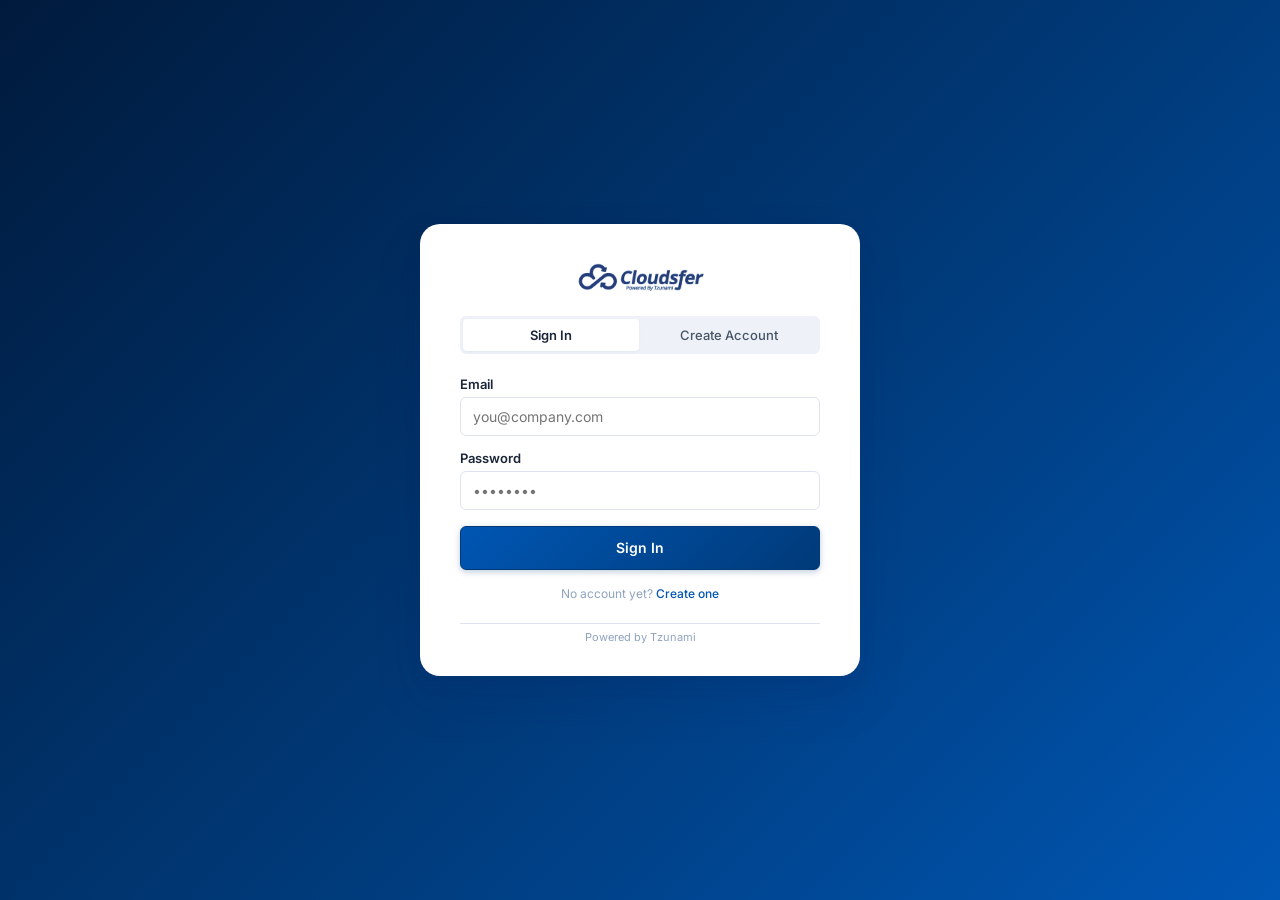
==== wwwroot/index.html @ df4e2faa "Initial commit: ACC/BIM360 Automation .NET Framework 4.8 ASP.NET WebAPI 2 + OWIN port of Node.js ACC" ====
<!DOCTYPE html>
<html lang="en">
<head>
  <meta charset="UTF-8">
  <meta name="viewport" content="width=device-width, initial-scale=1.0">
  <title>Cloudsfer — Autodesk Document Export</title>
  <link rel="preconnect" href="https://fonts.googleapis.com">
  <link rel="preconnect" href="https://fonts.gstatic.com" crossorigin>
  <link href="https://fonts.googleapis.com/css2?family=Inter:wght@400;500;600;700;800;900&display=swap" rel="stylesheet">
  <link rel="stylesheet" href="style.css?v=6">
</head>
<body>

<!-- ════════════════════ CLOUDSFER AUTH OVERLAY ══════════════════════════════ -->
<div id="auth-overlay" class="auth-overlay">
  <div class="auth-card">

    <div class="auth-logo-wrap">
      <img src="cloudsfer-logo.png" alt="Cloudsfer" class="auth-logo-img">
    </div>

    <div class="auth-tabs">
      <button class="auth-tab-btn active" id="tab-signin" onclick="showAuthTab('signin')">Sign In</button>
      <button class="auth-tab-btn" id="tab-create" onclick="showAuthTab('create')">Create Account</button>
    </div>

    <!-- Sign In form -->
    <form id="form-signin" class="auth-form" onsubmit="handleLogin(event)">
      <div id="signin-success" class="auth-msg-ok hidden"></div>
      <div id="signin-error" class="auth-msg-err hidden"></div>
      <div class="auth-field">
        <label class="auth-label" for="signin-email">Email</label>
        <input class="auth-input" type="email" id="signin-email" required placeholder="you@company.com" autocomplete="email">
      </div>
      <div class="auth-field">
        <label class="auth-label" for="signin-password">Password</label>
        <input class="auth-input" type="password" id="signin-password" required placeholder="••••••••" autocomplete="current-password">
      </div>
      <button type="submit" class="btn btn-primary auth-submit-btn" id="btn-signin-submit">Sign In</button>
      <p class="auth-switch-txt">No account yet? <a href="#" onclick="showAuthTab('create');return false">Create one</a></p>
    </form>

    <!-- Create Account form -->
    <form id="form-create" class="auth-form hidden" onsubmit="handleSignup(event)">
      <div class="auth-notice-box">
        <svg viewBox="0 0 16 16" fill="currentColor" width="13" style="flex-shrink:0;margin-top:1px"><path d="M8 0C3.58 0 0 3.58 0 8s3.58 8 8 8 8-3.58 8-8-3.58-8-8-8zm1 11H7V7h2v4zm0-6H7V3h2v2z"/></svg>
        <span>Use the email address associated with your <strong>Autodesk ACC</strong> or <strong>BIM360</strong> account so reports are delivered to the right inbox.</span>
      </div>
      <div id="create-error" class="auth-msg-err hidden"></div>
      <div class="auth-field">
        <label class="auth-label" for="create-email">Email <span class="auth-field-hint">(your Autodesk / ACC / BIM360 email)</span></label>
        <input class="auth-input" type="email" id="create-email" required placeholder="you@company.com" autocomplete="email">
      </div>
      <div class="auth-field">
        <label class="auth-label" for="create-password">Password <span class="auth-field-hint">(min. 6 characters)</span></label>
        <input class="auth-input" type="password" id="create-password" required placeholder="••••••••" minlength="6" autocomplete="new-password">
      </div>
      <div class="auth-field">
        <label class="auth-label" for="create-confirm">Confirm Password</label>
        <input class="auth-input" type="password" id="create-confirm" required placeholder="••••••••" autocomplete="new-password">
      </div>
      <button type="submit" class="btn btn-primary auth-submit-btn" id="btn-create-submit">Create Account</button>
      <p class="auth-switch-txt">Already have an account? <a href="#" onclick="showAuthTab('signin');return false">Sign in</a></p>
    </form>

    <div class="auth-footer-brand">Powered by Tzunami</div>
  </div>
</div>

<!-- Sidebar overlay — shown only on mobile when sidebar is open -->
<div id="sidebar-overlay" onclick="closeSidebar()"></div>

<!-- ════════════════════════ SIDEBAR ════════════════════════════════════════ -->
<aside id="sidebar">

  <div class="sb-logo">
    <img src="cloudsfer-logo.png" alt="Cloudsfer" class="sb-logo-img">
  </div>

  <nav class="sb-nav" id="sb-nav">

    <div class="sb-section-label">Navigation</div>

    <a class="nav-item active" data-page="welcome" id="nav-welcome">
      <svg class="nav-icon" viewBox="0 0 20 20" fill="currentColor"><path d="M10.707 2.293a1 1 0 00-1.414 0l-7 7a1 1 0 001.414 1.414L4 10.414V17a1 1 0 001 1h4v-4h2v4h4a1 1 0 001-1v-6.586l.293.293a1 1 0 001.414-1.414l-7-7z"/></svg>
      <span>Overview</span>
    </a>

    <a class="nav-item" data-page="auth" id="nav-auth">
      <svg class="nav-icon" viewBox="0 0 20 20" fill="currentColor"><path fill-rule="evenodd" d="M5 9V7a5 5 0 0110 0v2a2 2 0 012 2v5a2 2 0 01-2 2H5a2 2 0 01-2-2v-5a2 2 0 012-2zm8-2v2H7V7a3 3 0 016 0z"/></svg>
      <span>Authentication</span>
      <span class="nav-badge" id="nav-badge-auth"></span>
    </a>

    <a class="nav-item" data-page="platforms" id="nav-platforms">
      <svg class="nav-icon" viewBox="0 0 20 20" fill="currentColor"><path d="M5 3a2 2 0 00-2 2v2a2 2 0 002 2h2a2 2 0 002-2V5a2 2 0 00-2-2H5zM5 11a2 2 0 00-2 2v2a2 2 0 002 2h2a2 2 0 002-2v-2a2 2 0 00-2-2H5zM11 5a2 2 0 012-2h2a2 2 0 012 2v2a2 2 0 01-2 2h-2a2 2 0 01-2-2V5zM11 13a2 2 0 012-2h2a2 2 0 012 2v2a2 2 0 01-2 2h-2a2 2 0 01-2-2v-2z"/></svg>
      <span>Platform</span>
      <span class="nav-badge plat-badge hidden" id="nav-badge-platform"></span>
    </a>

    <div class="sb-divider" id="sb-plat-divider"></div>

    <div id="sb-plat-nav" class="hidden">
      <div class="sb-section-label" id="sb-plat-label">Workspace</div>

      <a class="nav-item" data-page="projects" id="nav-projects">
        <svg class="nav-icon" viewBox="0 0 20 20" fill="currentColor"><path fill-rule="evenodd" d="M3 4a1 1 0 011-1h12a1 1 0 110 2H4a1 1 0 01-1-1zm0 4a1 1 0 011-1h12a1 1 0 110 2H4a1 1 0 01-1-1zm0 4a1 1 0 011-1h12a1 1 0 110 2H4a1 1 0 01-1-1zm0 4a1 1 0 011-1h12a1 1 0 110 2H4a1 1 0 01-1-1z"/></svg>
        <span>Projects</span>
        <span class="nav-badge" id="nav-badge-projects"></span>
      </a>

      <a class="nav-item" data-page="export" id="nav-export">
        <svg class="nav-icon" viewBox="0 0 20 20" fill="currentColor"><path fill-rule="evenodd" d="M10 18a8 8 0 100-16 8 8 0 000 16zM9.555 7.168A1 1 0 008 8v4a1 1 0 001.555.832l3-2a1 1 0 000-1.664l-3-2z"/></svg>
        <span>Export</span>
        <span class="nav-badge running-pulse hidden" id="nav-badge-export">●</span>
      </a>

      <a class="nav-item" data-page="logs" id="nav-logs">
        <svg class="nav-icon" viewBox="0 0 20 20" fill="currentColor"><path fill-rule="evenodd" d="M4 4a2 2 0 012-2h4.586A2 2 0 0112 2.586L15.414 6A2 2 0 0116 7.414V16a2 2 0 01-2 2H6a2 2 0 01-2-2V4zm2 6a1 1 0 011-1h6a1 1 0 110 2H7a1 1 0 01-1-1zm1 3a1 1 0 100 2h6a1 1 0 100-2H7z"/></svg>
        <span>Logs &amp; History</span>
      </a>
    </div>

  </nav>

  <div class="sb-footer">
    <div class="conn-status" id="conn-status">
      <span class="conn-dot" id="conn-dot"></span>
      <span id="conn-text">Connecting…</span>
    </div>
    <div id="sidebar-user-wrap" style="margin-top:8px;padding-top:8px;border-top:1px solid rgba(255,255,255,0.1);display:none">
      <p style="font-size:10px;color:rgba(255,255,255,0.4);margin:0 0 2px">Signed in as</p>
      <p id="sidebar-user" style="font-size:11px;color:rgba(255,255,255,0.7);margin:0;word-break:break-all"></p>
      <button class="auth-logout-btn" id="btn-logout" onclick="logout()">
        <svg viewBox="0 0 20 20" fill="currentColor" width="12"><path fill-rule="evenodd" d="M3 3a1 1 0 011 1v12a1 1 0 11-2 0V4a1 1 0 011-1zm10.293 9.293a1 1 0 001.414 1.414l3-3a1 1 0 000-1.414l-3-3a1 1 0 10-1.414 1.414L14.586 9H7a1 1 0 100 2h7.586l-1.293 1.293z"/></svg>
        Sign Out
      </button>
    </div>
  </div>
</aside>

<!-- ════════════════════════ MAIN ═══════════════════════════════════════════ -->
<main id="main">

  <!-- Mobile topbar — hidden on desktop via CSS ─────────────────────────── -->
  <div class="mobile-topbar" id="mobile-topbar">
    <button class="btn-hamburger" id="btn-hamburger" onclick="toggleSidebar()" aria-label="Open menu">
      <svg viewBox="0 0 20 20" fill="currentColor" width="18">
        <path fill-rule="evenodd" d="M3 5a1 1 0 011-1h12a1 1 0 110 2H4a1 1 0 01-1-1zm0 5a1 1 0 011-1h12a1 1 0 110 2H4a1 1 0 01-1-1zm0 5a1 1 0 011-1h12a1 1 0 110 2H4a1 1 0 01-1-1z"/>
      </svg>
    </button>
    <div class="mobile-topbar-brand">
      <img src="cloudsfer-logo.png" alt="Cloudsfer" class="mobile-logo-img">
    </div>
    <div class="conn-status" style="margin-left:auto">
      <span class="conn-dot" id="conn-dot-mobile"></span>
    </div>
  </div>

  <!-- ─────────────────── PAGE: WELCOME ──────────────────────────────────── -->
  <div id="page-welcome" class="page active">
    <div class="page-content">
    <div class="welcome-wrap">

      <div class="welcome-hero">
        <div class="hero-badge">
          <svg viewBox="0 0 14 14" fill="currentColor" width="11"><path d="M13.5 6H8V.5a.5.5 0 00-1 0V6H1.5a.5.5 0 000 1H7v5.5a.5.5 0 001 0V7h5.5a.5.5 0 000-1z"/></svg>
          Powered by Tzunami
        </div>
        <h1>Automate Your<br><span>Autodesk Document Exports</span></h1>
        <p class="hero-desc">Cloudsfer streamlines document log extraction across your entire Autodesk portfolio. One secure sign-on connects both ACC and BIM360 — then Cloudsfer handles the rest, automatically exporting Files Logs and Document Logs at scale.</p>
        <div style="display:flex;gap:12px;flex-wrap:wrap;align-items:center">
          <button class="btn btn-primary btn-hero" onclick="navigate('auth')">
            Get Started
            <svg viewBox="0 0 20 20" fill="currentColor" width="16"><path fill-rule="evenodd" d="M7.293 14.707a1 1 0 010-1.414L10.586 10 7.293 6.707a1 1 0 011.414-1.414l4 4a1 1 0 010 1.414l-4 4a1 1 0 01-1.414 0z"/></svg>
          </button>
          <span style="font-size:12px;color:var(--txt-3)">No configuration required after first login</span>
        </div>
      </div>

      <div class="platform-preview-grid">
        <div class="platform-preview-card acc-card">
          <div class="pp-header">
            <div class="pp-icon acc-icon">
              <svg viewBox="0 0 24 24" fill="none" stroke="currentColor" stroke-width="1.8" width="22" height="22"><path d="M3 9l9-7 9 7v11a2 2 0 01-2 2H5a2 2 0 01-2-2z"/><polyline points="9 22 9 12 15 12 15 22"/></svg>
            </div>
            <div>
              <h3>Autodesk Construction Cloud</h3>
              <span class="pp-badge acc-badge">ACC</span>
            </div>
          </div>
          <ul class="pp-features">
            <li>Automated Files Log export per project</li>
            <li>Sequential batch processing with resume</li>
            <li>Smart BIM360 project filtering</li>
            <li>Checkpoint recovery on interruption</li>
          </ul>
        </div>
        <div class="platform-preview-card bim-card">
          <div class="pp-header">
            <div class="pp-icon bim-icon">
              <svg viewBox="0 0 24 24" fill="none" stroke="currentColor" stroke-width="1.8" width="22" height="22"><path d="M14 2H6a2 2 0 00-2 2v16a2 2 0 002 2h12a2 2 0 002-2V8z"/><polyline points="14 2 14 8 20 8"/><line x1="8" y1="13" x2="16" y2="13"/><line x1="8" y1="17" x2="16" y2="17"/></svg>
            </div>
            <div>
              <h3>Autodesk BIM 360</h3>
              <span class="pp-badge bim-badge">BIM360</span>
            </div>
          </div>
          <ul class="pp-features">
            <li>Document Log export — Plans &amp; Project Files</li>
            <li>Live progress streaming with pause &amp; resume</li>
            <li>Detailed per-project error capture &amp; logs</li>
            <li>Full run history &amp; report download</li>
          </ul>
        </div>
      </div>

      <div class="welcome-stats-row">
        <div class="welcome-stat-item">
          <svg viewBox="0 0 20 20" fill="currentColor" width="16" style="color:var(--brand-m)"><path fill-rule="evenodd" d="M5 9V7a5 5 0 0110 0v2a2 2 0 012 2v5a2 2 0 01-2 2H5a2 2 0 01-2-2v-5a2 2 0 012-2zm8-2v2H7V7a3 3 0 016 0z"/></svg>
          <div>
            <strong>Single Sign-On</strong>
            <span>One Autodesk login covers ACC &amp; BIM360</span>
          </div>
        </div>
        <div class="welcome-stat-item">
          <svg viewBox="0 0 20 20" fill="currentColor" width="16" style="color:var(--ok)"><path fill-rule="evenodd" d="M10 18a8 8 0 100-16 8 8 0 000 16zm3.707-9.293a1 1 0 00-1.414-1.414L9 10.586 7.707 9.293a1 1 0 00-1.414 1.414l2 2a1 1 0 001.414 0l4-4z"/></svg>
          <div>
            <strong>Fully Automated</strong>
            <span>Set up once, export hundreds of projects</span>
          </div>
        </div>
        <div class="welcome-stat-item">
          <svg viewBox="0 0 20 20" fill="currentColor" width="16" style="color:var(--warn)"><path d="M2.003 5.884L10 9.882l7.997-3.998A2 2 0 0016 4H4a2 2 0 00-1.997 1.884z"/><path d="M18 8.118l-8 4-8-4V14a2 2 0 002 2h12a2 2 0 002-2V8.118z"/></svg>
          <div>
            <strong>Inbox Delivery</strong>
            <span>Reports emailed directly to your Autodesk account</span>
          </div>
        </div>
        <div class="welcome-stat-item">
          <svg viewBox="0 0 20 20" fill="currentColor" width="16" style="color:var(--bim)"><path fill-rule="evenodd" d="M4 2a1 1 0 011 1v2.101a7.002 7.002 0 0111.601 2.566 1 1 0 11-1.885.666A5.002 5.002 0 005.999 7H9a1 1 0 010 2H4a1 1 0 01-1-1V3a1 1 0 011-1zm.008 9.057a1 1 0 011.276.61A5.002 5.002 0 0014.001 13H11a1 1 0 110-2h5a1 1 0 011 1v5a1 1 0 11-2 0v-2.101a7.002 7.002 0 01-11.601-2.566 1 1 0 01.61-1.276z"/></svg>
          <div>
            <strong>Resume Anywhere</strong>
            <span>Checkpoint system resumes interrupted runs</span>
          </div>
        </div>
      </div>

    </div>
    </div>
  </div>

  <!-- ─────────────────── PAGE: AUTH ─────────────────────────────────────── -->
  <div id="page-auth" class="page">
    <div class="page-content">
      <div class="steps-bar">
        <div class="step active" id="step-1"><div class="step-dot">1</div><span class="step-label">Authenticate</span></div>
        <div class="step-line"></div>
        <div class="step" id="step-2"><div class="step-dot">2</div><span class="step-label">Choose Platform</span></div>
        <div class="step-line"></div>
        <div class="step" id="step-3"><div class="step-dot">3</div><span class="step-label">Operate</span></div>
      </div>

      <div class="pg-header">
        <h2>Connect to Autodesk</h2>
        <p>Sign in with your Autodesk account. One login gives you access to both ACC and BIM360 workspaces.</p>
      </div>

      <div id="session-banner" class="alert hidden"></div>

      <!-- State: idle — show login CTA -->
      <div id="auth-idle" class="card">
        <div class="card-footer">
          <div class="login-cta-row">
            <div class="login-cta-text">
              <p class="cta-title">Open Autodesk Login Browser</p>
              <p class="cta-desc">A browser window will open for you to sign in securely. Complete any MFA prompts, then wait for the dashboard to load — the system will detect your login automatically.</p>
            </div>
            <button class="btn btn-primary btn-md" id="btn-login">
              <svg viewBox="0 0 20 20" fill="currentColor" width="16"><path fill-rule="evenodd" d="M5 9V7a5 5 0 0110 0v2a2 2 0 012 2v5a2 2 0 01-2 2H5a2 2 0 01-2-2v-5a2 2 0 012-2zm8-2v2H7V7a3 3 0 016 0z"/></svg>
              Open Login Browser
            </button>
          </div>
        </div>
      </div>

      <!-- State: pending — browser open, waiting for login -->
      <div id="auth-pending" class="card hidden">
        <div class="card-body">
          <div class="login-wait-layout">
            <div class="login-wait-visual">
              <div class="pulse-ring"><div class="pulse-core"></div></div>
              <div class="wait-timer" id="wait-timer">0:00</div>
              <p class="wait-timer-label">Time Elapsed</p>
            </div>
            <div class="login-wait-info">
              <h3>Browser is Open — Please Sign In</h3>
              <p class="wait-desc">Complete your Autodesk authentication in the browser window. The system will detect your login automatically.</p>
              <ol class="login-steps-list">
                <li>Enter your Autodesk email address</li>
                <li>Enter your password</li>
                <li>Complete MFA / 2-Factor verification if prompted</li>
                <li>Wait until the ACC dashboard fully loads</li>
              </ol>
              <div class="wait-note" id="wait-note">
                <svg viewBox="0 0 16 16" fill="currentColor" width="12"><path d="M8 0C3.58 0 0 3.58 0 8s3.58 8 8 8 8-3.58 8-8-3.58-8-8-8zm1 11H7V7h2v4zm0-6H7V3h2v2z"/></svg>
                Please take your time — the login window will stay open for up to 10 minutes.
              </div>
            </div>
          </div>
        </div>
        <div class="card-footer">
          <div class="wait-footer-row">
            <div class="wait-status-chip" id="wait-status-chip">
              <span class="spinner-sm"></span>
              <span id="wait-status-text">Waiting for authentication…</span>
            </div>
            <button class="btn btn-ghost btn-sm" id="btn-cancel-login">Cancel</button>
          </div>
        </div>
      </div>

      <!-- State: success — session active -->
      <div id="auth-success" class="card hidden">
        <div class="card-body">
          <div class="session-ok-row">
            <div class="session-ok-icon">
              <svg viewBox="0 0 20 20" fill="currentColor" width="20"><path fill-rule="evenodd" d="M16.707 5.293a1 1 0 010 1.414l-8 8a1 1 0 01-1.414 0l-4-4a1 1 0 011.414-1.414L8 12.586l7.293-7.293a1 1 0 011.414 0z"/></svg>
            </div>
            <div class="session-ok-text">
              <strong>Session Active</strong>
              <span id="auth-user-email" class="auth-user-email hidden"></span>
              <span id="session-age-text">Session is valid.</span>
            </div>
            <button class="btn btn-ghost btn-sm" id="btn-relogin">Re-authenticate</button>
          </div>
        </div>
      </div>

      <div class="page-actions">
        <button class="btn btn-ghost" onclick="navigate('welcome')">← Back to Overview</button>
        <button class="btn btn-primary btn-md" id="btn-to-platforms" disabled>
          Choose Platform →
        </button>
      </div>
    </div>
  </div>

  <!-- ─────────────────── PAGE: PLATFORM SELECTOR ────────────────────────── -->
  <div id="page-platforms" class="page">
    <div class="page-content">
      <div class="steps-bar">
        <div class="step done"><div class="step-dot">✓</div><span class="step-label">Authenticate</span></div>
        <div class="step-line done"></div>
        <div class="step active"><div class="step-dot">2</div><span class="step-label">Choose Platform</span></div>
        <div class="step-line"></div>
        <div class="step"><div class="step-dot">3</div><span class="step-label">Operate</span></div>
      </div>

      <div class="pg-header">
        <h2>Choose Your Platform</h2>
        <p>Select the Autodesk platform you want to work with. You can switch between platforms at any time.</p>
      </div>

      <div class="platform-cards">

        <div class="platform-card acc-platform-card" id="platform-card-acc" onclick="selectPlatform('acc')">
          <div class="plat-card-top">
            <div class="plat-icon-wrap acc-icon-wrap">
              <svg viewBox="0 0 32 32" fill="none" width="34" height="34"><path d="M5 26l11-20 11 20" stroke="#fff" stroke-width="2.5" stroke-linecap="round" stroke-linejoin="round"/><path d="M8.5 19.5h15" stroke="#fff" stroke-width="2.2" stroke-linecap="round"/></svg>
            </div>
            <div class="plat-card-brand">
              <span class="plat-card-sub">Autodesk</span>
              <h3 class="plat-card-name">Construction Cloud</h3>
            </div>
            <span class="plat-tag acc-tag">ACC</span>
          </div>
          <p class="plat-card-desc">Export Files Logs across all your ACC projects automatically. Supports sequential processing with checkpoint resume and BIM360 project filtering.</p>
          <ul class="plat-features">
            <li>
              <svg viewBox="0 0 16 16" fill="currentColor" width="12"><path d="M13.854 3.646a.5.5 0 010 .708l-7 7a.5.5 0 01-.708 0l-3.5-3.5a.5.5 0 01.708-.708L6.5 10.293l6.646-6.647a.5.5 0 01.708 0z"/></svg>
              Files Log automated export
            </li>
            <li>
              <svg viewBox="0 0 16 16" fill="currentColor" width="12"><path d="M13.854 3.646a.5.5 0 010 .708l-7 7a.5.5 0 01-.708 0l-3.5-3.5a.5.5 0 01.708-.708L6.5 10.293l6.646-6.647a.5.5 0 01.708 0z"/></svg>
              Pause &amp; resume mid-run
            </li>
            <li>
              <svg viewBox="0 0 16 16" fill="currentColor" width="12"><path d="M13.854 3.646a.5.5 0 010 .708l-7 7a.5.5 0 01-.708 0l-3.5-3.5a.5.5 0 01.708-.708L6.5 10.293l6.646-6.647a.5.5 0 01.708 0z"/></svg>
              BIM360 projects exported independently
            </li>
          </ul>
          <div class="plat-card-stats" id="acc-plat-stats">
            <span class="plat-stat"><span id="acc-stat-total">—</span> ACC</span>
            <span class="plat-stat-sep">·</span>
            <span class="plat-stat pending"><span id="acc-stat-pending">—</span> pending</span>
            <span class="plat-stat-sep">·</span>
            <span class="plat-stat done"><span id="acc-stat-done">—</span> completed</span>
            <span class="plat-stat-sep" id="acc-bim360-sep" style="display:none">·</span>
            <span class="plat-stat" id="acc-bim360-stat" style="display:none"><span id="acc-stat-bim360">0</span> BIM360</span>
          </div>
          <div class="plat-card-actions" onclick="event.stopPropagation()">
            <button class="btn btn-outline btn-sm plat-discover-btn" id="btn-discover-acc" onclick="discoverPlatform('acc')">
              <svg viewBox="0 0 20 20" fill="currentColor" width="13"><path fill-rule="evenodd" d="M8 4a4 4 0 100 8 4 4 0 000-8zM2 8a6 6 0 1110.89 3.476l4.817 4.817a1 1 0 01-1.414 1.414l-4.816-4.816A6 6 0 012 8z"/></svg>
              Discover
            </button>
            <button class="btn plat-select-btn acc-select-btn" onclick="selectPlatform('acc')">
              Open Workspace
              <svg viewBox="0 0 20 20" fill="currentColor" width="14"><path fill-rule="evenodd" d="M7.293 14.707a1 1 0 010-1.414L10.586 10 7.293 6.707a1 1 0 011.414-1.414l4 4a1 1 0 010 1.414l-4 4a1 1 0 01-1.414 0z"/></svg>
            </button>
          </div>
        </div>

        <div class="platform-card bim-platform-card" id="platform-card-bim360" onclick="selectPlatform('bim360')">
          <div class="plat-card-top">
            <div class="plat-icon-wrap bim-icon-wrap">
              <svg viewBox="0 0 32 32" fill="none" width="34" height="34"><path d="M8 4h16a2 2 0 012 2v20a2 2 0 01-2 2H8a2 2 0 01-2-2V6a2 2 0 012-2z" stroke="#fff" stroke-width="2"/><path d="M11 11h10M11 16h10M11 21h6" stroke="#fff" stroke-width="2" stroke-linecap="round"/></svg>
            </div>
            <div class="plat-card-brand">
              <span class="plat-card-sub">Autodesk</span>
              <h3 class="plat-card-name">BIM 360</h3>
            </div>
            <span class="plat-tag bim-tag">BIM360</span>
          </div>
          <p class="plat-card-desc">Export Document Logs for both Plans and Project Files across all BIM360 projects. Features live progress streaming, pause/resume, and detailed error capture.</p>
          <ul class="plat-features">
            <li>
              <svg viewBox="0 0 16 16" fill="currentColor" width="12"><path d="M13.854 3.646a.5.5 0 010 .708l-7 7a.5.5 0 01-.708 0l-3.5-3.5a.5.5 0 01.708-.708L6.5 10.293l6.646-6.647a.5.5 0 01.708 0z"/></svg>
              Plans &amp; Project Files logs
            </li>
            <li>
              <svg viewBox="0 0 16 16" fill="currentColor" width="12"><path d="M13.854 3.646a.5.5 0 010 .708l-7 7a.5.5 0 01-.708 0l-3.5-3.5a.5.5 0 01.708-.708L6.5 10.293l6.646-6.647a.5.5 0 01.708 0z"/></svg>
              Live log terminal streaming
            </li>
            <li>
              <svg viewBox="0 0 16 16" fill="currentColor" width="12"><path d="M13.854 3.646a.5.5 0 010 .708l-7 7a.5.5 0 01-.708 0l-3.5-3.5a.5.5 0 01.708-.708L6.5 10.293l6.646-6.647a.5.5 0 01.708 0z"/></svg>
              Error screenshots &amp; logs
            </li>
          </ul>
          <div class="plat-card-stats">
            <span class="plat-stat"><span id="bim360-stat-total">—</span> projects</span>
            <span class="plat-stat-sep">·</span>
            <span class="plat-stat pending"><span id="bim360-stat-pending">—</span> pending</span>
            <span class="plat-stat-sep">·</span>
            <span class="plat-stat done"><span id="bim360-stat-done">—</span> completed</span>
          </div>
          <div class="plat-card-actions" onclick="event.stopPropagation()">
            <button class="btn btn-outline btn-sm plat-discover-btn" id="btn-discover-bim360" onclick="discoverPlatform('bim360')">
              <svg viewBox="0 0 20 20" fill="currentColor" width="13"><path fill-rule="evenodd" d="M8 4a4 4 0 100 8 4 4 0 000-8zM2 8a6 6 0 1110.89 3.476l4.817 4.817a1 1 0 01-1.414 1.414l-4.816-4.816A6 6 0 012 8z"/></svg>
              Discover
            </button>
            <button class="btn plat-select-btn bim-select-btn" onclick="selectPlatform('bim360')">
              Open Workspace
              <svg viewBox="0 0 20 20" fill="currentColor" width="14"><path fill-rule="evenodd" d="M7.293 14.707a1 1 0 010-1.414L10.586 10 7.293 6.707a1 1 0 011.414-1.414l4 4a1 1 0 010 1.414l-4 4a1 1 0 01-1.414 0z"/></svg>
            </button>
          </div>
        </div>

      </div>

      <!-- Discover & Export All Platforms -->
      <div class="export-all-row" id="export-all-row">
        <div class="export-all-inner">
          <div class="export-all-info">
            <svg viewBox="0 0 20 20" fill="currentColor" width="20" style="color:var(--brand-m);flex-shrink:0"><path fill-rule="evenodd" d="M11.3 1.046A1 1 0 0112 2v5h4a1 1 0 01.82 1.573l-7 10A1 1 0 018 18v-5H4a1 1 0 01-.82-1.573l7-10a1 1 0 011.12-.38z"/></svg>
            <div>
              <strong>Discover &amp; Export All Platforms</strong>
              <p>Fetches the latest project list from ACC and BIM360, then exports everything pending — automatically, in one click.</p>
            </div>
          </div>
          <div class="export-all-actions">
            <button class="btn btn-primary btn-md" id="btn-discover-export-all" onclick="discoverAllAndExport()">
              <svg viewBox="0 0 20 20" fill="currentColor" width="14"><path fill-rule="evenodd" d="M11.3 1.046A1 1 0 0112 2v5h4a1 1 0 01.82 1.573l-7 10A1 1 0 018 18v-5H4a1 1 0 01-.82-1.573l7-10a1 1 0 011.12-.38z"/></svg>
              Discover &amp; Export All
            </button>
          </div>
        </div>
      </div>

      <div class="page-actions">
        <button class="btn btn-ghost" onclick="navigate('auth')">← Back to Authentication</button>
      </div>
    </div>
  </div>

  <!-- ─────────────────── PAGE: PROJECTS ─────────────────────────────────── -->
  <div id="page-projects" class="page">
    <div class="page-content">
      <div class="pg-header pg-header-row">
        <div>
          <h2 id="projects-title">Projects</h2>
          <p id="projects-desc">Select projects to include in the next export run.</p>
        </div>
        <div class="pg-header-actions">
          <button class="btn btn-outline btn-sm" id="btn-discover">
            <svg viewBox="0 0 20 20" fill="currentColor" width="14"><path fill-rule="evenodd" d="M8 4a4 4 0 100 8 4 4 0 000-8zM2 8a6 6 0 1110.89 3.476l4.817 4.817a1 1 0 01-1.414 1.414l-4.816-4.816A6 6 0 012 8z"/></svg>
            Discover Projects
          </button>
        </div>
      </div>

      <div class="stats-row">
        <div class="stat-card">
          <span class="stat-num" id="stat-total">—</span>
          <span class="stat-lbl">Total</span>
        </div>
        <div class="stat-card stat-warn">
          <span class="stat-num" id="stat-pending">—</span>
          <span class="stat-lbl">Pending</span>
        </div>
        <div class="stat-card stat-ok">
          <span class="stat-num" id="stat-completed">—</span>
          <span class="stat-lbl">Completed</span>
        </div>
        <div class="stat-card stat-muted">
          <span class="stat-num" id="stat-nodm">—</span>
          <span class="stat-lbl">No Data Mgmt</span>
        </div>
      </div>

      <!-- Admin URL setup — shown when accountAdminUrl is not configured -->
      <div id="admin-url-setup-card" class="card hidden" style="margin-bottom:16px">
        <div class="card-body">
          <p style="font-weight:600;margin-bottom:4px">Account Admin URL not configured</p>
          <p style="font-size:13px;color:var(--txt-3);margin-bottom:12px">
            Enter your Autodesk account admin URL to enable project discovery.
            <br>ACC format: <code style="font-size:11px">https://acc.autodesk.com/account-admin/projects/accounts/&lt;uuid&gt;/active</code>
            <br>BIM360 format: <code style="font-size:11px">https://admin.b360.autodesk.com/admin/&lt;uuid&gt;/projects</code>
          </p>
          <div style="display:flex;gap:8px;align-items:center">
            <input class="form-input" id="admin-url-input" type="url" placeholder="Paste your account admin URL here" style="flex:1">
            <button class="btn btn-primary btn-sm" onclick="saveAdminUrl()">Save &amp; Discover</button>
          </div>
        </div>
      </div>

      <div class="card">
        <div class="table-toolbar">
          <div class="toolbar-left">
            <button class="btn btn-ghost btn-sm" id="btn-select-all">Select All</button>
            <button class="btn btn-ghost btn-sm" id="btn-select-pending">Pending Only</button>
            <button class="btn btn-ghost btn-sm" id="btn-deselect-all">Deselect All</button>
            <button class="btn btn-ghost btn-sm btn-danger" id="btn-reset-cp">Reset Progress</button>
          </div>
        </div>

        <div class="table-scroll" id="projects-table-wrap">
          <table class="data-table">
            <thead>
              <tr>
                <th class="col-chk"><input type="checkbox" id="check-all"></th>
                <th>Project Name</th>
                <th id="th-platform">Platform</th>
                <th>Status</th>
                <th class="col-id">Project ID</th>
              </tr>
            </thead>
            <tbody id="projects-tbody"></tbody>
          </table>
        </div>

        <div id="no-projects-state" class="empty-state hidden">
          <svg viewBox="0 0 24 24" fill="none" stroke="currentColor" stroke-width="1.4" width="48" height="48"><rect x="3" y="3" width="7" height="7" rx="1"/><rect x="14" y="3" width="7" height="7" rx="1"/><rect x="14" y="14" width="7" height="7" rx="1"/><rect x="3" y="14" width="7" height="7" rx="1"/></svg>
          <p>No projects found</p>
          <p class="empty-sub">Click <strong>Discover Projects</strong> to fetch your project list from the Autodesk API.</p>
        </div>
      </div>

      <div class="page-actions">
        <button class="btn btn-ghost" onclick="navigate('platforms')">← Change Platform</button>
        <div class="actions-right">
          <label class="check-label">
            <input type="checkbox" id="export-fresh">
            <span>Reset checkpoint before export</span>
          </label>
          <button class="btn btn-primary btn-md" id="btn-start-export" disabled>
            Start Export
            <span class="sel-count-badge" id="selected-count">0</span>
          </button>
        </div>
      </div>
    </div>
  </div>

  <!-- ─────────────────── PAGE: EXPORT ───────────────────────────────────── -->
  <div id="page-export" class="page">
    <div class="page-content page-export-content">

      <div class="export-topbar">
        <div class="export-title-group">
          <h2 id="export-title">Export in Progress</h2>
          <p id="export-subtitle" class="text-muted">Processing projects one by one…</p>
        </div>
        <div class="export-topbar-right">
          <div id="export-run-controls" class="hidden">
            <button class="btn btn-warn btn-sm" id="btn-pause">
              <svg viewBox="0 0 20 20" fill="currentColor" width="14"><path fill-rule="evenodd" d="M18 10a8 8 0 11-16 0 8 8 0 0116 0zM7 8a1 1 0 012 0v4a1 1 0 11-2 0V8zm5-1a1 1 0 00-1 1v4a1 1 0 102 0V8a1 1 0 00-1-1z"/></svg>
              Pause
            </button>
            <button class="btn btn-success btn-sm hidden" id="btn-resume">
              <svg viewBox="0 0 20 20" fill="currentColor" width="14"><path fill-rule="evenodd" d="M10 18a8 8 0 100-16 8 8 0 000 16zM9.555 7.168A1 1 0 008 8v4a1 1 0 001.555.832l3-2a1 1 0 000-1.664l-3-2z"/></svg>
              Resume
            </button>
          </div>
        </div>
      </div>

      <div class="progress-card">
        <div class="progress-track" role="progressbar" aria-valuemin="0" aria-valuemax="100" aria-valuenow="0">
          <div class="progress-fill" id="progress-fill"></div>
        </div>
        <div class="progress-meta">
          <span id="progress-text">0 of 0 projects</span>
          <span class="progress-pct" id="progress-pct">0%</span>
        </div>
      </div>

      <div class="stats-grid" id="export-stats-grid">
        <div class="stat-card stat-done">
          <div class="stat-icon">
            <svg viewBox="0 0 24 24" fill="none" stroke="currentColor" stroke-width="2.4" stroke-linecap="round" stroke-linejoin="round"><path d="M4 12.5l5 5L20 6.5"/></svg>
          </div>
          <div class="stat-body">
            <span class="stat-export-label">Done</span>
            <span class="stat-export-value" id="chip-success">0</span>
          </div>
        </div>
        <div class="stat-card stat-fail">
          <div class="stat-icon">
            <svg viewBox="0 0 24 24" fill="none" stroke="currentColor" stroke-width="2.4" stroke-linecap="round"><path d="M6 6l12 12M18 6L6 18"/></svg>
          </div>
          <div class="stat-body">
            <span class="stat-export-label">Failed</span>
            <span class="stat-export-value" id="chip-failed">0</span>
          </div>
        </div>
        <div class="stat-card stat-nodm">
          <div class="stat-icon">
            <svg viewBox="0 0 24 24" fill="none" stroke="currentColor" stroke-width="2"><circle cx="12" cy="12" r="9"/><path d="M5.6 5.6l12.8 12.8" stroke-linecap="round"/></svg>
          </div>
          <div class="stat-body">
            <span class="stat-export-label">No DM</span>
            <span class="stat-export-value" id="chip-nodm">0</span>
          </div>
        </div>
        <div class="stat-card stat-skip">
          <div class="stat-icon">
            <svg viewBox="0 0 24 24" fill="none" stroke="currentColor" stroke-width="2.2" stroke-linecap="round" stroke-linejoin="round"><path d="M5 5v14M5 12l11-7v14z"/></svg>
          </div>
          <div class="stat-body">
            <span class="stat-export-label">Skipped</span>
            <span class="stat-export-value" id="chip-skipped">0</span>
          </div>
        </div>
      </div>

      <div id="pause-banner" class="alert alert-warn hidden">
        <svg viewBox="0 0 20 20" fill="currentColor" width="15"><path fill-rule="evenodd" d="M18 10a8 8 0 11-16 0 8 8 0 0116 0zM7 8a1 1 0 012 0v4a1 1 0 11-2 0V8zm5-1a1 1 0 00-1 1v4a1 1 0 102 0V8a1 1 0 00-1-1z"/></svg>
        Export is paused. Click <strong>Resume</strong> to continue with the next project.
      </div>

      <div class="export-body log-hidden" id="export-body">

        <div class="export-panel" id="panel-projects">
          <div class="panel-header">
            <span>Projects</span>
            <div style="display:flex;align-items:center;gap:8px">
              <span class="panel-count" id="proj-panel-count"></span>
              <button class="btn btn-ghost btn-xs" id="btn-show-log" onclick="toggleLogPanel()">
                <svg viewBox="0 0 20 20" fill="currentColor" width="11"><path fill-rule="evenodd" d="M3 4a1 1 0 011-1h12a1 1 0 110 2H4a1 1 0 01-1-1zm0 4a1 1 0 011-1h12a1 1 0 110 2H4a1 1 0 01-1-1zm0 4a1 1 0 011-1h12a1 1 0 110 2H4a1 1 0 01-1-1zm0 4a1 1 0 011-1h12a1 1 0 110 2H4a1 1 0 01-1-1z"/></svg>
                Show Logs
              </button>
            </div>
          </div>
          <div class="table-scroll export-progress-scroll">
            <table class="data-table export-progress-table">
              <thead>
                <tr>
                  <th>Project Name</th>
                  <th class="psi-th-status">Status</th>
                </tr>
              </thead>
              <tbody id="export-project-list"></tbody>
            </table>
          </div>
        </div>

        <div class="export-panel log-panel" id="panel-log">
          <div class="panel-header">
            <span>Live Log</span>
            <div class="log-controls">
              <label class="toggle-sm">
                <input type="checkbox" id="log-autoscroll" checked>
                <span>Auto-scroll</span>
              </label>
              <button class="btn btn-ghost btn-xs" id="btn-clear-log">Clear</button>
              <button class="btn btn-ghost btn-xs" id="btn-toggle-log" onclick="toggleLogPanel()">Hide</button>
            </div>
          </div>
          <div class="terminal" id="log-terminal"></div>
        </div>

      </div>

      <div id="export-complete-card" class="complete-card hidden">
        <div class="complete-icon-wrap" id="complete-icon"></div>
        <div class="complete-text">
          <h3 id="complete-title">Export Complete</h3>
          <p id="complete-sub" class="text-muted"></p>
        </div>
        <div class="complete-stats">
          <div class="cstat"><span id="cs-success">0</span><label>Successful</label></div>
          <div class="cstat cstat-err"><span id="cs-failed">0</span><label>Failed</label></div>
          <div class="cstat cstat-acc"><span id="cs-emails">0</span><label>Emails Queued</label></div>
          <div class="cstat cstat-muted"><span id="cs-skipped">0</span><label>Skipped</label></div>
        </div>
        <div class="complete-actions">
          <button class="btn btn-ghost" onclick="navigate('projects')">← Back to Projects</button>
          <button class="btn btn-outline" onclick="navigate('logs')">View Run Logs</button>
          <button class="btn btn-primary" onclick="startNewRun()">Start New Run</button>
        </div>
      </div>

      <!-- Projects without Document Management — shown after export completes -->
      <div id="nodm-retry-section" class="hidden">
        <div class="panel-header" style="margin-top:20px;padding:0 0 10px">
          <span style="font-size:14px;font-weight:700;color:var(--txt)">Projects Without Document Management</span>
          <span class="panel-count" id="nodm-count"></span>
        </div>
        <p style="font-size:13px;color:var(--txt-3);margin:0 0 12px">These projects were skipped because Document Management was unavailable. Select and retry if you think this was a navigation error.</p>
        <div class="card">
          <div class="table-scroll">
            <table class="data-table">
              <thead>
                <tr>
                  <th class="col-chk"><input type="checkbox" id="nodm-check-all" onchange="toggleAllNoDm(this.checked)"></th>
                  <th>Project Name</th>
                  <th class="col-id">Project ID</th>
                </tr>
              </thead>
              <tbody id="nodm-retry-tbody"></tbody>
            </table>
          </div>
          <div style="padding:12px 16px;border-top:1px solid var(--brd);display:flex;justify-content:flex-end">
            <button class="btn btn-outline btn-sm" id="btn-retry-nodm" onclick="retrySelectedNoDm()">
              <svg viewBox="0 0 20 20" fill="currentColor" width="13"><path fill-rule="evenodd" d="M4 2a1 1 0 011 1v2.101a7.002 7.002 0 0111.601 2.566 1 1 0 11-1.885.666A5.002 5.002 0 005.999 7H9a1 1 0 010 2H4a1 1 0 01-1-1V3a1 1 0 011-1zm.008 9.057a1 1 0 011.276.61A5.002 5.002 0 0014.001 13H11a1 1 0 110-2h5a1 1 0 011 1v5a1 1 0 11-2 0v-2.101a7.002 7.002 0 01-11.601-2.566 1 1 0 01.61-1.276z"/></svg>
              Retry Selected
            </button>
          </div>
        </div>
      </div>

    </div>
  </div>

  <!-- ─────────────────── PAGE: LOGS ─────────────────────────────────────── -->
  <div id="page-logs" class="page">
    <div class="page-content">
      <div class="pg-header pg-header-row">
        <div>
          <h2 id="logs-title">Logs &amp; History</h2>
          <p>Detailed results from every export run and captured error events.</p>
        </div>
        <button class="btn btn-outline btn-sm" id="btn-refresh-logs">
          <svg viewBox="0 0 20 20" fill="currentColor" width="14"><path fill-rule="evenodd" d="M4 2a1 1 0 011 1v2.101a7.002 7.002 0 0111.601 2.566 1 1 0 11-1.885.666A5.002 5.002 0 005.999 7H9a1 1 0 010 2H4a1 1 0 01-1-1V3a1 1 0 011-1zm.008 9.057a1 1 0 011.276.61A5.002 5.002 0 0014.001 13H11a1 1 0 110-2h5a1 1 0 011 1v5a1 1 0 11-2 0v-2.101a7.002 7.002 0 01-11.601-2.566 1 1 0 01.61-1.276z"/></svg>
          Refresh
        </button>
      </div>

      <div class="tabs">
        <button class="tab-btn active" data-tab="run-history">Run History</button>
        <button class="tab-btn" data-tab="error-logs" id="tab-btn-errors">Error Logs <span class="tab-cnt" id="error-count"></span></button>
      </div>

      <div id="tab-run-history" class="tab-panel active">
        <div class="card card-table">
          <div class="bulk-bar hidden" id="reports-bulk-bar">
            <label style="display:flex;align-items:center;gap:6px;font-size:13px;cursor:pointer">
              <input type="checkbox" id="reports-select-all" onchange="toggleSelectAllReports(this.checked)"> Select all
            </label>
            <span id="reports-sel-count" style="font-size:12px;color:var(--txt-3)"></span>
            <button class="btn btn-sm" style="background:var(--err);color:#fff;border-color:var(--err);margin-left:auto"
                    id="btn-delete-reports" onclick="deleteSelectedReports()" disabled>Delete Selected</button>
          </div>
          <table class="data-table">
            <thead>
              <tr>
                <th class="th-check"><input type="checkbox" id="reports-select-all-hdr" onchange="toggleSelectAllReports(this.checked)"></th>
                <th>Date &amp; Time</th>
                <th>Total</th>
                <th>Success</th>
                <th>Failed</th>
                <th>No DM</th>
                <th>Skipped</th>
                <th>Emails</th>
                <th></th>
              </tr>
            </thead>
            <tbody id="reports-tbody"></tbody>
          </table>
          <div id="no-reports-state" class="empty-state hidden">
            <svg viewBox="0 0 24 24" fill="none" stroke="currentColor" stroke-width="1.4" width="48" height="48"><path d="M14 2H6a2 2 0 00-2 2v16a2 2 0 002 2h12a2 2 0 002-2V8z"/><polyline points="14 2 14 8 20 8"/></svg>
            <p>No run history yet</p>
            <p class="empty-sub">Export some projects to see results here.</p>
          </div>
        </div>
      </div>

      <div id="tab-error-logs" class="tab-panel">
        <div class="card card-table" id="error-logs-card">
          <div class="bulk-bar hidden" id="errlogs-bulk-bar">
            <label style="display:flex;align-items:center;gap:6px;font-size:13px;cursor:pointer">
              <input type="checkbox" id="errlogs-select-all" onchange="toggleSelectAllErrLogs(this.checked)"> Select all
            </label>
            <span id="errlogs-sel-count" style="font-size:12px;color:var(--txt-3)"></span>
            <button class="btn btn-sm" style="background:var(--err);color:#fff;border-color:var(--err);margin-left:auto"
                    id="btn-delete-errlogs" onclick="deleteSelectedErrLogs()" disabled>Delete Selected</button>
          </div>
          <table class="data-table">
            <thead>
              <tr>
                <th class="th-check"><input type="checkbox" id="errlogs-select-all-hdr" onchange="toggleSelectAllErrLogs(this.checked)"></th>
                <th>Timestamp</th>
                <th>Project</th>
                <th>Error</th>
                <th></th>
              </tr>
            </thead>
            <tbody id="error-logs-tbody"></tbody>
          </table>
          <div id="no-errors-state" class="empty-state hidden">
            <svg viewBox="0 0 24 24" fill="none" stroke="currentColor" stroke-width="1.4" width="48" height="48"><path d="M12 22s8-4 8-10V5l-8-3-8 3v7c0 6 8 10 8 10z"/></svg>
            <p>No error logs found</p>
            <p class="empty-sub">All recorded exports completed without errors.</p>
          </div>
          <div id="error-logs-na" class="empty-state hidden">
            <svg viewBox="0 0 24 24" fill="none" stroke="currentColor" stroke-width="1.4" width="48" height="48"><circle cx="12" cy="12" r="10"/><line x1="8" y1="12" x2="16" y2="12"/></svg>
            <p>Not available for ACC</p>
            <p class="empty-sub">Error log files are only captured during BIM360 exports.</p>
          </div>
        </div>
      </div>
    </div>
  </div>

</main>

<!-- Toast -->
<div id="toast" class="toast hidden" role="alert"></div>

<!-- Modal -->
<div id="modal" class="modal hidden" role="dialog">
  <div class="modal-backdrop" onclick="closeModal()"></div>
  <div class="modal-box">
    <button class="modal-close" onclick="closeModal()">
      <svg viewBox="0 0 20 20" fill="currentColor" width="16"><path d="M6.28 5.22a.75.75 0 00-1.06 1.06L8.94 10l-3.72 3.72a.75.75 0 101.06 1.06L10 11.06l3.72 3.72a.75.75 0 101.06-1.06L11.06 10l3.72-3.72a.75.75 0 00-1.06-1.06L10 8.94 6.28 5.22z"/></svg>
    </button>
    <div id="modal-content"></div>
  </div>
</div>

<script src="app.js?v=4"></script>
</body>
</html>
---- wwwroot/style.css ----
/* ═══════════════════════════════════════════════════════════════════════════
   Autodesk Automation Platform — Design System 2026
   Palette: Deep Navy #003A79 · Medium Blue #0056B3 · Surface #EEF2F8
   Font: Inter (Google Fonts)
   ═══════════════════════════════════════════════════════════════════════════ */

/* ── Design tokens ───────────────────────────────────────────────────────── */
:root {
  /* Layout */
  --sw: 264px;

  /* Brand — deep navy primary palette (Cloudsfer Precision Grid) */
  --brand: #003A79;
  /* deep navy  */
  --brand-d: #002A5C;
  /* darker     */
  --brand-dd: #001A3C;
  /* deepest    */
  --brand-m: #0056B3;
  /* medium blue (secondary) */
  --brand-l: #E6EEF8;
  /* light tint */
  --brand-ll: #F2F6FC;
  /* lightest   */

  /* Platform: ACC — medium-to-deep blue */
  --acc: #0056B3;
  --acc-d: #003A79;
  --acc-l: #E6EEF8;
  --acc-ll: #F2F6FC;

  /* Platform: BIM360 — teal (harmonious contrast to navy) */
  --bim: #0284C7;
  /* sky-600 */
  --bim-d: #0369A1;
  --bim-l: #E0F2FE;
  --bim-ll: #F0F9FF;

  /* Semantic */
  --ok: #059669;
  --ok-bg: #ECFDF5;
  --ok-brd: #6EE7B7;
  --ok-txt: #065F46;

  --err: #DC2626;
  --err-bg: #FEF2F2;
  --err-brd: #FCA5A5;
  --err-txt: #991B1B;

  --warn: #D97706;
  --warn-bg: #FFFBEB;
  --warn-brd: #FDE68A;
  --warn-txt: #92400E;

  /* Neutrals — blue-gray family from the reference image */
  --bg: #EEF2F8;
  /* tertiary from reference */
  --card: #FFFFFF;
  --card-alt: #F6F8FC;
  --txt: #1A2538;
  /* blue-tinted near-black */
  --txt-2: #475467;
  /* neutral from reference */
  --txt-3: #8FA3BE;
  --brd: #DDE4EE;
  --brd-2: #C0CEDF;

  /* Sidebar — very deep navy with glass-like quality */
  --sb-bg: #001530;
  --sb-brd: rgba(255, 255, 255, .07);
  --sb-txt: #7B9EC0;
  --sb-hover: rgba(0, 86, 179, .12);
  --sb-act: rgba(0, 86, 179, .28);
  --sb-act-txt: #C8DFF8;

  /* Radius — slightly sharper for 2026 precision grid feel */
  --r-xs: 3px;
  --r-sm: 6px;
  --r: 10px;
  --r-lg: 14px;
  --r-xl: 20px;

  /* Shadows — blue-tinted for brand coherence */
  --sh-xs: 0 1px 3px rgba(0, 40, 100, .05);
  --sh-sm: 0 1px 4px rgba(0, 40, 100, .07), 0 1px 2px rgba(0, 40, 100, .04);
  --sh-md: 0 4px 12px rgba(0, 40, 100, .09), 0 2px 4px rgba(0, 40, 100, .04);
  --sh-lg: 0 12px 32px rgba(0, 40, 100, .11), 0 4px 10px rgba(0, 40, 100, .05);
  --sh-xl: 0 24px 48px rgba(0, 40, 100, .13), 0 8px 18px rgba(0, 40, 100, .07);

  /* Typography */
  --font: 'Inter', -apple-system, BlinkMacSystemFont, 'Segoe UI', system-ui, sans-serif;
  --mono: 'Cascadia Code', 'Fira Code', 'SF Mono', Consolas, 'Courier New', monospace;
}

/* ── Reset ───────────────────────────────────────────────────────────────── */
*,
*::before,
*::after {
  box-sizing: border-box;
  margin: 0;
  padding: 0;
}

html {
  height: 100%;
  font-size: 14px;
  -webkit-text-size-adjust: 100%;
}

body {
  height: 100%;
  font-family: var(--font);
  color: var(--txt);
  background: var(--bg);
  -webkit-font-smoothing: antialiased;
  -moz-osx-font-smoothing: grayscale;
  display: flex;
  overflow: hidden;
}

a {
  text-decoration: none;
  color: inherit;
  cursor: pointer;
}

button {
  cursor: pointer;
  font-family: inherit;
  font-size: inherit;
}

input,
select {
  font-family: inherit;
  font-size: inherit;
}

ol,
ul {
  list-style: none;
}

svg {
  display: block;
  flex-shrink: 0;
}

img {
  display: block;
}

/* ── Root layout ─────────────────────────────────────────────────────────── */
#sidebar {
  width: var(--sw);
  flex-shrink: 0;
  height: 100vh;
  position: sticky;
  top: 0;
  background: linear-gradient(180deg, #001D42 0%, #001530 60%, #000E22 100%);
  display: flex;
  flex-direction: column;
  overflow: hidden;
  border-right: 1px solid rgba(255, 255, 255, .06);
}

#main {
  flex: 1;
  min-width: 0;
  height: 100vh;
  overflow-y: auto;
  display: flex;
  flex-direction: column;
}

/* ── Sidebar logo ────────────────────────────────────────────────────────── */
.sb-logo {
  display: flex;
  align-items: center;
  padding: 14px 16px;
  border-bottom: 1px solid var(--sb-brd);
  flex-shrink: 0;
}

.sb-logo-img {
  height: 36px;
  width: auto;
  object-fit: contain;
  background: #fff;
  border-radius: 6px;
  padding: 4px 8px;
}

.sb-logo-text {
  display: flex;
  flex-direction: column;
  min-width: 0;
}

.sb-logo-title {
  font-size: 13.5px;
  font-weight: 800;
  color: #DDE9FA;
  letter-spacing: -.01em;
  line-height: 1.2;
}

.sb-logo-sub {
  font-size: 10px;
  color: var(--sb-txt);
  letter-spacing: .02em;
  margin-top: 1px;
}

/* ── Sidebar nav ─────────────────────────────────────────────────────────── */
.sb-nav {
  flex: 1;
  padding: 10px 8px;
  display: flex;
  flex-direction: column;
  gap: 1px;
  overflow-y: auto;
  min-height: 0;
}

.sb-section-label {
  font-size: 9.5px;
  font-weight: 700;
  color: rgba(139, 163, 192, .55);
  text-transform: uppercase;
  letter-spacing: .1em;
  padding: 8px 10px 4px;
}

.sb-divider {
  height: 1px;
  background: var(--sb-brd);
  margin: 6px 4px;
}

.nav-item {
  display: flex;
  align-items: center;
  gap: 9px;
  padding: 9px 11px;
  border-radius: var(--r-sm);
  color: var(--sb-txt);
  font-size: 13px;
  font-weight: 500;
  transition: background .12s, color .12s;
  cursor: pointer;
  position: relative;
  user-select: none;
}

.nav-item:hover {
  background: var(--sb-hover);
  color: #C2D4E8;
}

.nav-item.active {
  background: var(--sb-act);
  color: var(--sb-act-txt);
}

.nav-item.active .nav-icon {
  color: #6DB0FF;
}

.nav-icon {
  width: 16px;
  height: 16px;
  flex-shrink: 0;
  color: rgba(139, 163, 192, .7);
  transition: color .12s;
}

.nav-item:hover .nav-icon {
  color: #A8BFDA;
}

.nav-badge {
  margin-left: auto;
  font-size: 10px;
  font-weight: 700;
  background: rgba(255, 255, 255, .08);
  color: var(--sb-txt);
  padding: 1px 6px;
  border-radius: 20px;
  min-width: 20px;
  text-align: center;
}

.plat-badge.acc-active-badge {
  background: rgba(0, 102, 204, .3);
  color: #7AC5FF;
}

.plat-badge.bim-active-badge {
  background: rgba(124, 58, 237, .3);
  color: #C4A0FF;
}

.running-pulse {
  color: #4ADE80 !important;
  animation: blink-pulse 1.2s ease-in-out infinite;
}

@keyframes blink-pulse {

  0%,
  100% {
    opacity: 1
  }

  50% {
    opacity: .2
  }
}

/* ── Sidebar footer ──────────────────────────────────────────────────────── */
.sb-footer {
  padding: 12px 16px;
  border-top: 1px solid var(--sb-brd);
  flex-shrink: 0;
}

.conn-status {
  display: flex;
  align-items: center;
  gap: 8px;
  font-size: 11px;
  color: var(--sb-txt);
}

.conn-dot {
  width: 7px;
  height: 7px;
  border-radius: 50%;
  background: #EF4444;
  transition: background .3s;
  flex-shrink: 0;
}

.conn-dot.connected {
  background: #4ADE80;
}

.conn-dot.connecting {
  background: #FBBF24;
  animation: blink-dot .8s step-end infinite;
}

@keyframes blink-dot {
  50% {
    opacity: 0;
  }
}

/* ── Pages ───────────────────────────────────────────────────────────────── */
.page {
  display: none;
  flex: 1;
  min-height: 100vh;
}

.page.active {
  display: flex;
  flex-direction: column;
}

/* ── Base content container ───────────────────────────────────────────── */
.page-content {
  width: 100%;
  margin: 0 auto;
  padding: 52px 56px 72px;
  display: flex;
  flex-direction: column;
  gap: 28px;
  flex: 1;
  /* projects/export/logs: fill height, actions pin to bottom */
}

/* Welcome: wide canvas, hero text centres itself within it */
#page-welcome .page-content {
  max-width: 1300px;
}

#page-auth .page-content {
  max-width: 1180px;
  gap: 25px;
  padding-bottom: 220px;
}

#page-platforms .page-content {
  max-width: 1300px;
  gap: 28px;
}

/* Fix: actions sit right below the last card, not pushed to screen bottom */
#page-auth .page-actions,
#page-platforms .page-actions {
  margin-top: 28px;
}

/* Data-heavy pages: full width, tighter padding */
#page-projects .page-content,
#page-logs .page-content {
  max-width: 100%;
  padding: 36px 40px 60px;
}

.page-export-content {
  max-width: 100%;
  padding: 24px 28px;
  height: 100%;
  overflow: hidden;
  gap: 12px;
}

/* ── Step progress indicator ─────────────────────────────────────────────── */
.steps-bar {
  display: flex;
  align-items: center;
  margin-bottom: 4px;
}

.step {
  display: flex;
  flex-direction: column;
  align-items: center;
  gap: 5px;
}

.step-dot {
  width: 30px;
  height: 30px;
  border-radius: 50%;
  display: flex;
  align-items: center;
  justify-content: center;
  font-size: 12px;
  font-weight: 700;
  border: 2px solid var(--brd);
  background: var(--card);
  color: var(--txt-3);
  transition: all .2s;
}

.step.active .step-dot {
  background: var(--brand);
  border-color: var(--brand);
  color: #fff;
  box-shadow: 0 0 0 4px var(--brand-l);
}

.step.done .step-dot {
  background: var(--ok);
  border-color: var(--ok);
  color: #fff;
}

.step-label {
  font-size: 10px;
  font-weight: 600;
  color: var(--txt-3);
  text-transform: uppercase;
  letter-spacing: .06em;
  white-space: nowrap;
}

.step.active .step-label {
  color: var(--brand);
}

.step.done .step-label {
  color: var(--ok);
}

.step-line {
  flex: 1;
  height: 2px;
  background: var(--brd);
  min-width: 48px;
  max-width: 260px;
  margin: 0 12px 14px;
  transition: background .2s;
}

.step-line.done {
  background: var(--ok);
}

/* ── Page headers ────────────────────────────────────────────────────────── */
.pg-header h2 {
  font-size: 24px;
  font-weight: 800;
  letter-spacing: -.03em;
  margin-bottom: 6px;
  color: var(--txt);
}

.pg-header p {
  color: var(--txt-2);
  font-size: 14px;
  line-height: 1.6;
}

.pg-header-row {
  display: flex;
  align-items: flex-start;
  justify-content: space-between;
  gap: 16px;
}

.pg-header-actions {
  display: flex;
  gap: 8px;
  flex-shrink: 0;
}

/* ── Cards ───────────────────────────────────────────────────────────────── */
.card {
  background: var(--card);
  border: 1px solid var(--brd);
  border-radius: var(--r);
  box-shadow: var(--sh-sm);
  overflow: hidden;
}

.card-body {
  padding: 24px 28px;
}

.card-footer {
  padding: 16px 28px;
  background: var(--card-alt);
  border-top: 1px solid var(--brd);
}

/* Auth page cards get more horizontal breathing room */
#page-auth .card-body {
  padding: 28px 32px;
}

#page-auth .card-footer {
  padding: 20px 32px;
}

.card-table {
  border-radius: var(--r);
}

/* ── Bulk-action bar (logs / history) ───────────────────────────────────── */
.bulk-bar {
  display: flex;
  align-items: center;
  gap: 10px;
  padding: 8px 14px;
  background: var(--surface-2, #f0f4fa);
  border-bottom: 1px solid var(--border);
  border-radius: var(--r) var(--r) 0 0;
  min-height: 40px;
}
.bulk-bar.hidden { display: none; }
.th-check { width: 36px; padding-left: 14px !important; }

/* ── Alert / Banner ──────────────────────────────────────────────────────── */
.alert {
  display: flex;
  align-items: center;
  gap: 8px;
  padding: 11px 16px;
  border-radius: var(--r-sm);
  font-size: 13px;
  border: 1px solid var(--brd);
  background: var(--card-alt);
  color: var(--txt-2);
}

.alert-ok {
  background: var(--ok-bg);
  border-color: var(--ok-brd);
  color: var(--ok-txt);
}

.alert-err {
  background: var(--err-bg);
  border-color: var(--err-brd);
  color: var(--err-txt);
}

.alert-warn {
  background: var(--warn-bg);
  border-color: var(--warn-brd);
  color: var(--warn-txt);
}

.alert-info {
  background: var(--brand-l);
  border-color: #BFDBFE;
  color: #1E3A8A;
}

/* ── Buttons ─────────────────────────────────────────────────────────────── */
.btn {
  display: inline-flex;
  align-items: center;
  justify-content: center;
  gap: 6px;
  padding: 7px 16px;
  border-radius: var(--r-sm);
  border: 1px solid transparent;
  font-size: 13px;
  font-weight: 600;
  line-height: 1.4;
  white-space: nowrap;
  transition: background .12s, border-color .12s, box-shadow .12s, opacity .12s;
}

.btn:disabled {
  opacity: .4;
  cursor: not-allowed;
  pointer-events: none;
}

.btn-xs {
  padding: 3px 8px;
  font-size: 11px;
}

.btn-sm {
  padding: 6px 12px;
  font-size: 12px;
}

.btn-md {
  padding: 10px 22px;
  font-size: 14px;
}

.btn-lg {
  padding: 13px 32px;
  font-size: 15px;
}

.btn-primary {
  background: linear-gradient(135deg, var(--brand-m) 0%, var(--brand) 100%);
  color: #fff;
  border-color: var(--brand);
  box-shadow: 0 2px 6px rgba(0, 58, 121, .25);
}

.btn-primary:not(:disabled):hover {
  background: linear-gradient(135deg, var(--brand) 0%, var(--brand-d) 100%);
  border-color: var(--brand-d);
  box-shadow: 0 4px 14px rgba(0, 58, 121, .35);
  transform: translateY(-1px);
}

.btn-outline {
  background: var(--card);
  color: var(--txt);
  border-color: var(--brd);
  box-shadow: var(--sh-xs);
}

.btn-outline:not(:disabled):hover {
  background: var(--card-alt);
  border-color: var(--brd-2);
}

.btn-success {
  background: var(--ok);
  color: #fff;
  border-color: var(--ok);
}

.btn-success:not(:disabled):hover {
  background: #047857;
}

.btn-warn {
  background: var(--warn);
  color: #fff;
  border-color: var(--warn);
}

.btn-warn:not(:disabled):hover {
  background: #B45309;
}

.btn-ghost {
  background: transparent;
  color: var(--txt-2);
  border-color: transparent;
}

.btn-ghost:not(:disabled):hover {
  background: var(--brd);
  color: var(--txt);
}

.btn-danger:not(:disabled):hover {
  background: var(--err-bg) !important;
  color: var(--err) !important;
  border-color: var(--err-brd) !important;
}

.btn-icon {
  padding: 4px 5px;
  line-height: 1;
}

.btn-del {
  color: var(--err-txt);
}

.btn-del:not(:disabled):hover {
  background: var(--err-bg) !important;
  color: var(--err) !important;
  border-color: transparent !important;
}

.btn-hero {
  padding: 14px 36px;
  font-size: 15px;
  font-weight: 700;
  border-radius: var(--r);
  background: linear-gradient(135deg, #0056B3 0%, #003A79 100%);
  box-shadow: 0 6px 20px rgba(0, 58, 121, .35);
  letter-spacing: .01em;
}

.btn-hero:not(:disabled):hover {
  box-shadow: 0 10px 28px rgba(0, 58, 121, .45);
  transform: translateY(-2px);
}

/* ── Form elements ───────────────────────────────────────────────────────── */
.form-row {
  display: flex;
  flex-direction: column;
  gap: 7px;
}

.form-label {
  font-size: 11.5px;
  font-weight: 700;
  color: var(--txt);
  text-transform: uppercase;
  letter-spacing: .06em;
}

.form-optional {
  font-weight: 400;
  color: var(--txt-3);
  text-transform: none;
  letter-spacing: 0;
}

.form-hint {
  font-size: 12px;
  color: var(--txt-3);
  line-height: 1.5;
}

.form-input {
  padding: 10px 13px;
  border: 1.5px solid var(--brd);
  border-radius: var(--r-sm);
  font-size: 13px;
  color: var(--txt);
  background: var(--card);
  outline: none;
  transition: border-color .15s, box-shadow .15s;
}

.form-input::placeholder {
  color: var(--txt-3);
}

.form-input:focus {
  border-color: var(--brand);
  box-shadow: 0 0 0 3px var(--brand-l);
}

/* ── Auth page ───────────────────────────────────────────────────────────── */
.login-cta-row {
  display: flex;
  align-items: center;
  justify-content: space-between;
  gap: 20px;
  flex-wrap: wrap;
}

.login-cta-text .cta-title {
  font-weight: 700;
  font-size: 14.5px;
  margin-bottom: 4px;
}

.login-cta-text .cta-desc {
  font-size: 13px;
  color: var(--txt-2);
  max-width: 400px;
  line-height: 1.55;
}

/* Login waiting state */
.login-wait-layout {
  display: flex;
  gap: 32px;
  align-items: flex-start;
  flex-wrap: wrap;
  padding: 8px 0;
}

.login-wait-visual {
  display: flex;
  flex-direction: column;
  align-items: center;
  gap: 8px;
  flex-shrink: 0;
  min-width: 120px;
}

.pulse-ring {
  width: 80px;
  height: 80px;
  border-radius: 50%;
  background: var(--brand-l);
  display: flex;
  align-items: center;
  justify-content: center;
  animation: ring-pulse 2s ease-in-out infinite;
}

.pulse-core {
  width: 36px;
  height: 36px;
  border-radius: 50%;
  background: var(--brand);
}

@keyframes ring-pulse {

  0%,
  100% {
    box-shadow: 0 0 0 0 rgba(0, 102, 204, .2);
  }

  50% {
    box-shadow: 0 0 0 14px rgba(0, 102, 204, 0);
  }
}

.wait-timer {
  font-size: 28px;
  font-weight: 800;
  letter-spacing: -.04em;
  color: var(--brand);
  line-height: 1;
}

.wait-timer-label {
  font-size: 10px;
  font-weight: 600;
  text-transform: uppercase;
  letter-spacing: .08em;
  color: var(--txt-3);
}

.login-wait-info {
  flex: 1;
  min-width: 220px;
}

.login-wait-info h3 {
  font-size: 17px;
  font-weight: 700;
  margin-bottom: 8px;
}

.wait-desc {
  font-size: 13px;
  color: var(--txt-2);
  margin-bottom: 16px;
  line-height: 1.55;
}

.login-steps-list {
  display: flex;
  flex-direction: column;
  gap: 6px;
}

.login-steps-list li {
  font-size: 12.5px;
  color: var(--txt-2);
  display: flex;
  align-items: baseline;
  gap: 8px;
}

.login-steps-list li::before {
  content: counter(li-counter);
  counter-increment: li-counter;
  display: inline-flex;
  align-items: center;
  justify-content: center;
  width: 18px;
  height: 18px;
  border-radius: 50%;
  background: var(--brand-l);
  color: var(--brand);
  font-size: 10px;
  font-weight: 700;
  flex-shrink: 0;
}

.login-steps-list {
  counter-reset: li-counter;
}

.wait-note {
  display: flex;
  align-items: center;
  gap: 6px;
  margin-top: 16px;
  padding: 8px 12px;
  background: var(--brand-l);
  border-radius: var(--r-sm);
  font-size: 12px;
  color: #1E40AF;
}

.wait-footer-row {
  display: flex;
  align-items: center;
  justify-content: space-between;
  gap: 12px;
  flex-wrap: wrap;
}

.wait-status-chip {
  display: flex;
  align-items: center;
  gap: 8px;
  font-size: 13px;
  color: var(--txt-2);
}

/* Session success */
.session-ok-row {
  display: flex;
  align-items: center;
  gap: 16px;
  flex-wrap: wrap;
}

.session-ok-icon {
  width: 44px;
  height: 44px;
  border-radius: 50%;
  background: var(--ok-bg);
  color: var(--ok);
  display: flex;
  align-items: center;
  justify-content: center;
  border: 1.5px solid var(--ok-brd);
  flex-shrink: 0;
}

.session-ok-text {
  flex: 1;
  display: flex;
  flex-direction: column;
  gap: 2px;
}

.session-ok-text strong {
  font-size: 14.5px;
  color: var(--txt);
}

.session-ok-text span {
  font-size: 13px;
  color: var(--txt-2);
}

.auth-user-email {
  font-size: 13px;
  font-weight: 600;
  color: var(--brand-m);
  word-break: break-all;
}

/* ── Platform selector cards ─────────────────────────────────────────────── */
.platform-cards {
  display: grid;
  grid-template-columns: 1fr 1fr;
  gap: 24px;
  width: 100%;
  /* fills page-content — no inner cap fighting with it */
}

.platform-card {
  background: var(--card);
  border: 1px solid var(--brd);
  border-radius: var(--r-lg);
  box-shadow: var(--sh-sm);
  padding: 36px 34px;
  cursor: pointer;
  transition: box-shadow .2s, transform .2s, border-color .2s;
  display: flex;
  flex-direction: column;
  gap: 22px;
}

.platform-card:hover {
  box-shadow: var(--sh-lg);
  transform: translateY(-3px);
}

.acc-platform-card {
  border-top: 4px solid var(--acc);
}

.acc-platform-card:hover {
  box-shadow: 0 16px 40px rgba(0, 58, 121, .16), var(--sh-sm);
}

.bim-platform-card {
  border-top: 4px solid var(--bim);
}

.bim-platform-card:hover {
  box-shadow: 0 16px 40px rgba(2, 132, 199, .16), var(--sh-sm);
}

.plat-card-top {
  display: flex;
  align-items: center;
  gap: 18px;
}

.plat-icon-wrap {
  width: 68px;
  height: 68px;
  border-radius: var(--r-lg);
  display: flex;
  align-items: center;
  justify-content: center;
  flex-shrink: 0;
}

.acc-icon-wrap {
  background: var(--acc);
}

.bim-icon-wrap {
  background: var(--bim);
}

.plat-card-brand {
  flex: 1;
}

.plat-card-sub {
  font-size: 11px;
  font-weight: 600;
  color: var(--txt-3);
  text-transform: uppercase;
  letter-spacing: .07em;
  display: block;
  margin-bottom: 3px;
}

.plat-card-name {
  font-size: 21px;
  font-weight: 800;
  letter-spacing: -.03em;
  line-height: 1.1;
}

.plat-tag {
  font-size: 11px;
  font-weight: 800;
  letter-spacing: .07em;
  padding: 4px 12px;
  border-radius: 20px;
  flex-shrink: 0;
  align-self: flex-start;
  text-transform: uppercase;
}

.acc-tag {
  background: var(--acc-l);
  color: var(--acc);
}

.bim-tag {
  background: var(--bim-l);
  color: var(--bim);
}

.plat-card-desc {
  font-size: 14px;
  color: var(--txt-2);
  line-height: 1.65;
}

.plat-features {
  display: flex;
  flex-direction: column;
  gap: 10px;
}

.plat-features li {
  display: flex;
  align-items: center;
  gap: 10px;
  font-size: 13.5px;
  color: var(--txt-2);
}

.acc-platform-card .plat-features li svg {
  color: var(--acc);
  width: 14px;
  height: 14px;
}

.bim-platform-card .plat-features li svg {
  color: var(--bim);
  width: 14px;
  height: 14px;
}

.plat-card-stats {
  display: flex;
  align-items: center;
  flex-wrap: wrap;
  gap: 6px 10px;
  font-size: 13px;
  color: var(--txt-3);
  padding: 12px 16px;
  background: var(--card-alt);
  border-radius: var(--r);
  border: 1px solid var(--brd);
  min-height: 46px;
}

.plat-stat.pending span {
  color: var(--warn);
  font-weight: 700;
}

.plat-stat.done span {
  color: var(--ok);
  font-weight: 700;
}

.plat-stat-sep {
  color: var(--brd-2);
}

.plat-card-actions {
  display: flex;
  gap: 10px;
  align-items: center;
  margin-top: auto;
}

.plat-discover-btn {
  flex-shrink: 0;
  white-space: nowrap;
}

.plat-select-btn {
  flex: 1;
  border: 2px solid;
  font-size: 15px;
  font-weight: 700;
  padding: 14px 24px;
  border-radius: var(--r);
  transition: background .14s, box-shadow .14s, transform .1s;
}

.acc-select-btn {
  background: linear-gradient(135deg, #BFDBFE, #DBEAFE);
  color: var(--acc-d);
  border-color: rgba(0, 86, 179, .25);
}

.acc-select-btn:hover {
  background: linear-gradient(135deg, var(--brand-m), var(--brand));
  color: #fff;
  border-color: var(--brand);
  box-shadow: 0 6px 20px rgba(0, 58, 121, .3);
}

.bim-select-btn {
  background: linear-gradient(135deg, var(--bim-l), var(--bim-ll));
  color: var(--bim-d);
  border-color: rgba(2, 132, 199, .2);
}

.bim-select-btn:hover {
  background: linear-gradient(135deg, var(--bim), var(--bim-d));
  color: #fff;
  border-color: var(--bim);
  box-shadow: 0 6px 20px rgba(2, 132, 199, .3);
}

/* ── Stats row ───────────────────────────────────────────────────────────── */
.stats-row {
  display: grid;
  grid-template-columns: repeat(4, 1fr);
  gap: 12px;
}

.stat-card {
  background: var(--card);
  border: 1px solid var(--brd);
  border-top: 3px solid var(--brd);
  border-radius: var(--r);
  padding: 18px 20px 15px;
  box-shadow: var(--sh-xs);
  display: flex;
  flex-direction: column;
  gap: 5px;
}

.stat-card.stat-warn {
  border-top-color: var(--warn);
}

.stat-card.stat-ok {
  border-top-color: var(--ok);
}

.stat-card.stat-muted {
  border-top-color: var(--txt-3);
}

.stat-num {
  font-size: 32px;
  font-weight: 900;
  letter-spacing: -.05em;
  line-height: 1;
}

.stat-lbl {
  font-size: 10.5px;
  font-weight: 700;
  color: var(--txt-3);
  text-transform: uppercase;
  letter-spacing: .07em;
}

.stat-card.stat-warn .stat-num {
  color: var(--warn);
}

.stat-card.stat-ok .stat-num {
  color: var(--ok);
}

.stat-card.stat-muted .stat-num {
  color: var(--txt-3);
}

/* ── Table toolbar ───────────────────────────────────────────────────────── */
.table-toolbar {
  display: flex;
  align-items: center;
  justify-content: space-between;
  flex-wrap: wrap;
  gap: 8px;
  padding: 10px 14px;
  border-bottom: 1px solid var(--brd);
  background: var(--card-alt);
}

.toolbar-left,
.toolbar-right {
  display: flex;
  align-items: center;
  gap: 4px;
  flex-wrap: wrap;
}

/* ── Data table ──────────────────────────────────────────────────────────── */
/* Projects page: scrollable list capped so the action bar stays visible     */
#page-projects .table-scroll {
  overflow-x: auto;
  max-height: 420px;
  overflow-y: auto;
}

/* Logs page: uncapped — let the table grow to fill the screen               */
#page-logs .table-scroll {
  overflow-x: auto;
  overflow-y: visible;
}

.table-scroll {
  overflow-x: auto;
  max-height: 380px;
  overflow-y: auto;
}

.data-table {
  width: 100%;
  border-collapse: collapse;
  font-size: 13px;
}

.data-table thead th {
  padding: 9px 16px;
  font-size: 11px;
  font-weight: 700;
  color: var(--txt-3);
  text-transform: uppercase;
  letter-spacing: .06em;
  background: var(--card-alt);
  border-bottom: 1px solid var(--brd);
  text-align: left;
  white-space: nowrap;
  position: sticky;
  top: 0;
  z-index: 1;
}

.data-table tbody tr {
  border-bottom: 1px solid var(--brd);
  transition: background .1s;
}

.data-table tbody tr:last-child {
  border-bottom: none;
}

.data-table tbody tr:hover {
  background: var(--bg);
}

.data-table tbody td {
  padding: 11px 16px;
  vertical-align: middle;
}

.col-chk {
  width: 40px;
  text-align: center;
}

.col-id {
  width: 180px;
}

/* ── Status badges ───────────────────────────────────────────────────────── */
.badge {
  display: inline-flex;
  align-items: center;
  gap: 4px;
  padding: 2px 9px;
  border-radius: 20px;
  font-size: 11px;
  font-weight: 600;
  white-space: nowrap;
  border: 1px solid transparent;
}

.badge-pending {
  background: var(--warn-bg);
  color: var(--warn-txt);
  border-color: var(--warn-brd);
}

.badge-completed {
  background: var(--ok-bg);
  color: var(--ok-txt);
  border-color: var(--ok-brd);
}

.badge-no_dm {
  background: var(--card-alt);
  color: var(--txt-2);
  border-color: var(--brd);
}

.badge-failed {
  background: var(--err-bg);
  color: var(--err-txt);
  border-color: var(--err-brd);
}

.badge-skipped {
  background: rgba(100,116,139,0.12);
  color: #64748b;
  border-color: rgba(100,116,139,0.25);
}

.badge-acc {
  background: rgba(14,165,233,0.12);
  color: #38bdf8;
  border-color: rgba(14,165,233,0.25);
}

.badge-bim360 {
  background: rgba(168,85,247,0.12);
  color: #c084fc;
  border-color: rgba(168,85,247,0.25);
}

/* ── Hub tree (project hierarchy) ───────────────────────────────────────── */

/* Section banner — full-width row separating ACC and BIM360 groups */
.tree-sec-hdr td {
  padding: 7px 16px;
  font-size: 11.5px;
  font-weight: 600;
  color: var(--txt-2);
  background: var(--card-alt);
  border-top: 2px solid var(--brd);
  border-bottom: 1px solid var(--brd);
  vertical-align: middle;
  overflow: hidden;
}
.tree-sec-hdr:first-child td { border-top: none; }
.tree-sec-bim360 td {
  background: var(--bim-ll);
  border-top-color: var(--bim-l);
}

/* Platform chip (ACC / BIM360 pill) inside the section banner */
.tree-sec-tag {
  display: inline-flex;
  align-items: center;
  padding: 2px 8px;
  border-radius: 20px;
  font-size: 10px;
  font-weight: 800;
  letter-spacing: .07em;
  text-transform: uppercase;
  vertical-align: middle;
  margin-right: 8px;
}
.tree-sec-count {
  color: var(--txt-3);
  font-size: 12px;
  font-weight: 400;
  margin-left: 6px;
}
.tree-sec-note {
  color: var(--txt-3);
  font-size: 11px;
  font-style: italic;
  margin-left: 16px;
}

/* BIM360 summary row inside ACC workspace — count only, no individual rows */
.bim360-summary-row td { padding: 10px 16px !important; }
.bim360-summary-inner {
  display: flex;
  align-items: center;
  justify-content: space-between;
  gap: 16px;
}
.bim360-summary-left {
  display: flex;
  align-items: center;
  flex-wrap: wrap;
  gap: 6px;
}
.bim360-summary-left .tree-sec-note { margin-left: 6px; }
.bim-summary-btn {
  flex-shrink: 0;
  background: var(--bim-l);
  color: var(--bim-d);
  border: 1.5px solid var(--bim);
  font-weight: 600;
  white-space: nowrap;
}
.bim-summary-btn:hover {
  background: var(--bim);
  color: #fff;
}

/* Hub row — slightly tinted background to stand out from white project rows */
.hub-row td {
  padding: 7px 16px;
  background: var(--bg);
  border-bottom: 1px solid var(--brd);
  vertical-align: middle;
}
.hub-sec-bim360 td      { background: #ebf6ff; }
.hub-row:hover td        { background: #e4ecf5; }
.hub-sec-bim360:hover td { background: #d9effe; }

/* Flex wrapper inside the hub label <td> so caret + name + meta stay on one line */
.hub-label {
  display: flex;
  align-items: center;
  min-width: 0;
}

/* Collapse/expand caret — fixed 20px width so hub name always starts at the same x */
.hub-caret {
  display: inline-flex;
  align-items: center;
  justify-content: center;
  flex-shrink: 0;
  width: 20px;
  height: 20px;
  margin-right: 6px;
  font-size: 12px;
  color: var(--txt-3);
  cursor: pointer;
  user-select: none;
  border-radius: var(--r-xs);
  transition: color .12s, background .12s;
}
.hub-caret:hover { color: var(--brand); background: var(--brand-ll); }

.hub-name {
  font-size: 13px;
  font-weight: 600;
  color: var(--txt);
  min-width: 0;
  overflow: hidden;
  text-overflow: ellipsis;
  white-space: nowrap;
}
.hub-meta {
  font-size: 12px;
  font-weight: 400;
  color: var(--txt-3);
  margin-left: 10px;
}

/* Project rows — white background, indented name */
.proj-row td {
  padding: 8px 8px;
  background: var(--card);
  vertical-align: middle;
}
.proj-sec-bim360 td      { background: #fafeff; }
.proj-row:hover td        { background: var(--bg); }
.proj-sec-bim360:hover td { background: var(--bim-ll); }

/* Indent project name so it aligns just past the hub caret (20px + 6px gap = 26px) */
.proj-name-cell {
  padding-left: 26px !important;
  font-size: 13px;
  font-weight: 500;
  color: var(--txt);
}

/* Empty placeholder cell for the hidden platform column — must not take any space */
.proj-plat-cell {
  width: 0;
  padding: 0 !important;
  overflow: hidden;
}

.hub-row-hidden { display: none !important; }

/* ── Page actions bar ────────────────────────────────────────────────────── */
.page-actions {
  display: flex;
  align-items: center;
  justify-content: space-between;
  flex-wrap: wrap;
  gap: 12px;
  padding-top: 16px;
  border-top: 1px solid var(--brd);
  margin-top: auto;
}

.actions-right {
  display: flex;
  align-items: center;
  gap: 12px;
  flex-wrap: wrap;
}

.check-label {
  display: flex;
  align-items: center;
  gap: 7px;
  font-size: 13px;
  color: var(--txt-2);
  cursor: pointer;
  user-select: none;
}

.sel-count-badge {
  background: rgba(255, 255, 255, .22);
  color: #fff;
  font-size: 11px;
  font-weight: 700;
  padding: 1px 7px;
  border-radius: 12px;
  min-width: 22px;
  text-align: center;
}

/* ── Export topbar ───────────────────────────────────────────────────────── */
.export-topbar {
  display: flex;
  align-items: flex-start;
  justify-content: space-between;
  flex-wrap: wrap;
  gap: 12px;
}

.export-title-group h2 {
  font-size: 20px;
  font-weight: 800;
  letter-spacing: -.025em;
  margin-bottom: 3px;
}

.export-topbar-right {
  display: flex;
  align-items: center;
  gap: 12px;
  flex-wrap: wrap;
}

/* ── Progress card ───────────────────────────────────────────────────────── */
.progress-card {
  background: var(--card);
  border: 1px solid var(--brd);
  border-radius: var(--r);
  padding: 18px 20px;
  box-shadow: var(--sh-sm);
  flex-shrink: 0;
}

.progress-track {
  position: relative;
  width: 100%;
  height: 8px;
  border-radius: 999px;
  background: #e4e9f2;
  overflow: hidden;
}

.progress-fill {
  position: absolute;
  inset: 0 auto 0 0;
  width: 0%;
  background: linear-gradient(90deg, var(--brand) 0%, var(--brand-m) 50%, #0284C7 100%);
  border-radius: 999px;
  transition: width .6s cubic-bezier(.22, .61, .36, 1);
}

.progress-fill::after {
  content: '';
  position: absolute;
  inset: 0;
  background: linear-gradient(90deg, transparent, rgba(255, 255, 255, .55), transparent);
  transform: translateX(-100%);
  animation: shimmer 2s linear infinite;
}

@keyframes shimmer { to { transform: translateX(100%); } }

.progress-meta {
  display: flex;
  justify-content: space-between;
  align-items: center;
  margin-top: 10px;
  font-size: 13px;
  color: var(--txt-2);
  font-variant-numeric: tabular-nums;
}

.progress-pct {
  font-weight: 650;
  color: var(--txt);
  font-size: 14px;
}

/* ── Export stats grid ───────────────────────────────────────────────────── */
.stats-grid {
  display: grid;
  grid-template-columns: repeat(4, 1fr);
  gap: 12px;
  flex-shrink: 0;
}

.stats-grid .stat-card {
  background: var(--card);
  border: 1px solid var(--brd);
  border-radius: var(--r);
  padding: 16px 18px;
  display: flex;
  align-items: center;
  gap: 14px;
  box-shadow: var(--sh-sm);
  position: relative;
  overflow: hidden;
  transition: transform .15s ease, box-shadow .15s ease;
}

.stats-grid .stat-card:hover {
  transform: translateY(-2px);
  box-shadow: var(--sh-md);
}

.stats-grid .stat-card::before {
  content: '';
  position: absolute;
  left: 0;
  top: 0;
  bottom: 0;
  width: 3px;
  background: var(--sc-accent, var(--brand-m));
}

.stat-icon {
  width: 40px;
  height: 40px;
  border-radius: 10px;
  display: flex;
  align-items: center;
  justify-content: center;
  background: var(--sc-icon-bg, var(--brand-l));
  color: var(--sc-accent, var(--brand-m));
  flex-shrink: 0;
}

.stat-icon svg { width: 18px; height: 18px; }

.stat-body {
  display: flex;
  flex-direction: column;
  min-width: 0;
}

.stat-export-label {
  font-size: 11.5px;
  font-weight: 600;
  letter-spacing: .06em;
  text-transform: uppercase;
  color: var(--txt-2);
}

.stat-export-value {
  font-size: 22px;
  font-weight: 700;
  color: var(--txt);
  font-variant-numeric: tabular-nums;
  line-height: 1.2;
}

.stats-grid .stat-done { --sc-accent: var(--ok);   --sc-icon-bg: var(--ok-bg); }
.stats-grid .stat-fail { --sc-accent: var(--err);  --sc-icon-bg: var(--err-bg); }
.stats-grid .stat-nodm { --sc-accent: #64748b;     --sc-icon-bg: var(--card-alt); }
.stats-grid .stat-skip { --sc-accent: var(--warn); --sc-icon-bg: var(--warn-bg); }

/* ── Export body layout ──────────────────────────────────────────────────── */
.export-body {
  display: grid;
  grid-template-columns: 290px 1fr;
  gap: 14px;
  flex: 1;
  min-height: 360px;
  transition: grid-template-columns .25s ease;
}

.export-body.log-hidden {
  grid-template-columns: minmax(0, 840px);
}

.export-body.log-hidden #panel-log {
  display: none;
}

.export-panel {
  background: var(--card);
  border: 1px solid var(--brd);
  border-radius: var(--r);
  box-shadow: var(--sh-sm);
  display: flex;
  flex-direction: column;
  overflow: hidden;
  min-height: 0;
}

.panel-header {
  display: flex;
  align-items: center;
  justify-content: space-between;
  padding: 9px 13px;
  font-size: 10.5px;
  font-weight: 700;
  color: var(--txt-3);
  text-transform: uppercase;
  letter-spacing: .07em;
  background: var(--card-alt);
  border-bottom: 1px solid var(--brd);
  flex-shrink: 0;
}

.panel-count {
  background: var(--brand-l);
  color: var(--brand);
  font-size: 10px;
  font-weight: 700;
  padding: 1px 7px;
  border-radius: 12px;
}

.log-controls {
  display: flex;
  align-items: center;
  gap: 6px;
}

.toggle-sm {
  display: flex;
  align-items: center;
  gap: 4px;
  font-size: 11px;
  color: var(--txt-3);
  cursor: pointer;
  font-weight: 500;
  text-transform: none;
  letter-spacing: 0;
}

/* ── Export progress table ───────────────────────────────────────────────── */
.export-progress-scroll {
  flex: 1;
  overflow-y: auto;
  min-height: 0;
}

.export-progress-table {
  table-layout: auto;
}

.export-progress-table thead th {
  position: sticky;
  top: 0;
  background: var(--card);
  z-index: 1;
}

.psi-th-status {
  width: 160px;
  text-align: right;
}

.psi-row td {
  padding: 8px 14px;
  font-size: 12.5px;
}

.psi-row.psi-row-current {
  background: #f3f7ff;
}

.psi-row.psi-row-current td:first-child {
  box-shadow: inset 3px 0 0 var(--brand-m);
}

.psi-name-cell {
  font-weight: 500;
  color: var(--txt);
  overflow: hidden;
  text-overflow: ellipsis;
  white-space: nowrap;
  max-width: 0;
  width: 100%;
}

.psi-status-cell {
  text-align: right;
  white-space: nowrap;
}

/* ── Project status list (legacy, kept for compatibility) ────────────────── */
.project-status-list {
  flex: 1;
  overflow-y: auto;
  padding: 4px;
  min-height: 0;
}

.psi {
  display: flex;
  align-items: center;
  gap: 9px;
  padding: 7px 9px;
  border-radius: var(--r-sm);
  transition: background .1s;
  cursor: default;
}

.psi:hover {
  background: var(--bg);
}

.psi.current {
  background: var(--brand-l);
}

.psi-dot {
  width: 26px;
  height: 26px;
  border-radius: 50%;
  display: flex;
  align-items: center;
  justify-content: center;
  font-size: 11px;
  font-weight: 800;
  flex-shrink: 0;
}

.dot-pending {
  background: #F1F5F9;
  color: var(--txt-3);
}

.dot-export {
  background: var(--brand-l);
  color: var(--brand);
}

.dot-success {
  background: var(--ok-bg);
  color: var(--ok);
}

.dot-failed {
  background: var(--err-bg);
  color: var(--err);
}

.dot-no_dm {
  background: #F1F5F9;
  color: var(--txt-2);
}

.dot-skipped {
  background: #F1F5F9;
  color: var(--txt-3);
}

.psi-name {
  flex: 1;
  font-size: 12.5px;
  font-weight: 500;
  color: var(--txt);
  overflow: hidden;
  text-overflow: ellipsis;
  white-space: nowrap;
}

.psi-name.dim {
  color: var(--txt-3);
}

.psi-step {
  font-size: 10.5px;
  color: var(--txt-3);
  white-space: nowrap;
  flex-shrink: 0;
}

/* ── Terminal ────────────────────────────────────────────────────────────── */
.terminal {
  flex: 1;
  overflow-y: auto;
  min-height: 0;
  background: #0D1117;
  font-family: var(--mono);
  font-size: 11.5px;
  line-height: 1.65;
  color: #C9D1D9;
  padding: 6px 0;
}

.log-row {
  display: flex;
  align-items: baseline;
  padding: 1px 12px;
  transition: background .08s;
}

.log-row:hover {
  background: rgba(255, 255, 255, .03);
}

.log-lv {
  flex-shrink: 0;
  min-width: 46px;
  text-align: center;
  font-size: 9.5px;
  font-weight: 800;
  padding: 0 4px;
  border-radius: var(--r-xs);
  margin-right: 8px;
}

.lv-INFO {
  background: #12283F;
  color: #60A5FA;
}

.lv-OK {
  background: #0E2C1A;
  color: #4ADE80;
}

.lv-WARN {
  background: #2E2000;
  color: #F59E0B;
}

.lv-ERROR {
  background: #2C0E0E;
  color: #F87171;
}

.lv-STEP {
  background: #1A1040;
  color: #A78BFA;
}

.lv-HEADER {
  background: #21143A;
  color: #C084FC;
}

.lv-SUMMARY {
  background: #1A1A22;
  color: #E2E8F0;
}

.log-time {
  color: #3D444D;
  font-size: 10px;
  min-width: 62px;
  flex-shrink: 0;
  margin-right: 6px;
}

.log-msg {
  color: #C9D1D9;
  word-break: break-word;
}

.log-row.row-header .log-msg {
  color: #C084FC;
  font-weight: 700;
}

/* ── Export complete card ────────────────────────────────────────────────── */
.complete-card {
  background: var(--card);
  border: 1px solid var(--brd);
  border-radius: var(--r-lg);
  box-shadow: var(--sh-xl);
  padding: 40px 36px;
  text-align: center;
  display: flex;
  flex-direction: column;
  align-items: center;
  gap: 20px;
}

.complete-icon-wrap {
  width: 72px;
  height: 72px;
  border-radius: 50%;
  display: flex;
  align-items: center;
  justify-content: center;
}

.ci-success {
  background: var(--ok-bg);
  color: var(--ok);
  border: 2px solid var(--ok-brd);
}

.ci-warn {
  background: var(--warn-bg);
  color: var(--warn);
  border: 2px solid var(--warn-brd);
}

.ci-error {
  background: var(--err-bg);
  color: var(--err);
  border: 2px solid var(--err-brd);
}

.complete-text h3 {
  font-size: 22px;
  font-weight: 800;
  letter-spacing: -.03em;
  margin-bottom: 5px;
}

.complete-text p {
  color: var(--txt-2);
  font-size: 14px;
}

.complete-stats {
  display: flex;
  width: 100%;
  max-width: 480px;
  border: 1px solid var(--brd);
  border-radius: var(--r);
  overflow: hidden;
}

.cstat {
  flex: 1;
  padding: 16px 12px;
  text-align: center;
  border-right: 1px solid var(--brd);
}

.cstat:last-child {
  border-right: none;
}

.cstat>span {
  display: block;
  font-size: 30px;
  font-weight: 900;
  letter-spacing: -.05em;
  line-height: 1;
  margin-bottom: 5px;
  color: var(--ok);
}

.cstat.cstat-err>span {
  color: var(--err);
}

.cstat.cstat-acc>span {
  color: var(--brand);
}

.cstat.cstat-muted>span {
  color: var(--txt-3);
}

.cstat>label {
  font-size: 10px;
  font-weight: 700;
  text-transform: uppercase;
  letter-spacing: .07em;
  color: var(--txt-3);
}

.complete-actions {
  display: flex;
  gap: 8px;
  flex-wrap: wrap;
  justify-content: center;
}

/* ── Tabs ────────────────────────────────────────────────────────────────── */
.tabs {
  display: flex;
  border-bottom: 1px solid var(--brd);
  gap: 0;
}

.tab-btn {
  padding: 11px 18px;
  font-size: 13px;
  font-weight: 600;
  color: var(--txt-3);
  background: transparent;
  border: none;
  border-bottom: 2px solid transparent;
  cursor: pointer;
  display: flex;
  align-items: center;
  gap: 6px;
  transition: color .13s, border-color .13s;
  margin-bottom: -1px;
}

.tab-btn:hover {
  color: var(--txt);
}

.tab-btn.active {
  color: var(--brand);
  border-bottom-color: var(--brand);
}

.tab-cnt {
  background: var(--err-bg);
  color: var(--err);
  font-size: 10px;
  font-weight: 700;
  padding: 1px 6px;
  border-radius: 10px;
}

.tab-panel {
  display: none;
  padding-top: 18px;
}

.tab-panel.active {
  display: block;
}

/* ── Empty states ────────────────────────────────────────────────────────── */
.empty-state {
  padding: 52px 28px;
  text-align: center;
  display: flex;
  flex-direction: column;
  align-items: center;
  gap: 8px;
}

.empty-state svg {
  opacity: .2;
  margin-bottom: 8px;
}

.empty-state p {
  font-size: 14px;
  color: var(--txt-2);
  font-weight: 600;
}

.empty-sub {
  font-size: 12.5px;
  color: var(--txt-3) !important;
  font-weight: 400 !important;
}

/* ── Welcome page ────────────────────────────────────────────────────────── */
#page-welcome {
  background: linear-gradient(160deg, #EEF4FB 0%, #F4F7FC 40%, var(--bg) 100%);
}

.welcome-wrap {
  width: 100%;
  display: flex;
  flex-direction: column;
  gap: 48px;
  /* space between hero / feature-cards / info chips */
}

/* Hero text: narrow and centred within the 1300px content area */
.welcome-hero {
  max-width: 620px;
  margin: 0 auto;
  text-align: center;
  display: flex;
  flex-direction: column;
  align-items: center;
  gap: 20px;
}

.hero-badge {
  display: inline-flex;
  align-items: center;
  gap: 6px;
  background: linear-gradient(135deg, var(--brand-l), var(--brand-ll));
  color: var(--brand);
  font-size: 10px;
  font-weight: 800;
  letter-spacing: .16em;
  text-transform: uppercase;
  padding: 6px 16px;
  border-radius: 20px;
  border: 1px solid rgba(0, 58, 121, .12);
  box-shadow: 0 2px 8px rgba(0, 58, 121, .08);
}

.welcome-hero h1 {
  font-size: 52px;
  font-weight: 900;
  letter-spacing: -.06em;
  color: var(--brand-dd);
  line-height: 1.03;
}

.welcome-hero h1 span {
  color: var(--brand-m);
}

.hero-desc {
  font-size: 16.5px;
  color: var(--txt-2);
  max-width: 500px;
  line-height: 1.7;
}

/* Feature cards grid — horizontal layout keeps cards short and wide */
.platform-preview-grid {
  display: grid;
  grid-template-columns: 1fr 1fr;
  gap: 16px;
}

.platform-preview-card {
  background: var(--card);
  border: 1px solid var(--brd);
  border-radius: var(--r-lg);
  padding: 22px 26px;
  box-shadow: var(--sh-sm);
  display: flex;
  /* ← horizontal: header left, features right */
  align-items: flex-start;
  gap: 24px;
  transition: box-shadow .18s, transform .18s;
}

.platform-preview-card:hover {
  box-shadow: var(--sh-md);
  transform: translateY(-2px);
}

.acc-card {
  border-left: 4px solid var(--acc);
  border-top: none;
}

.bim-card {
  border-left: 4px solid var(--bim);
  border-top: none;
}

/* Left column: icon + title */
.pp-header {
  display: flex;
  flex-direction: column;
  align-items: flex-start;
  gap: 10px;
  flex-shrink: 0;
  width: 160px;
  margin-bottom: 0;
  /* was stacked, now side-by-side */
}

.pp-icon {
  width: 42px;
  height: 42px;
  border-radius: var(--r);
  display: flex;
  align-items: center;
  justify-content: center;
  flex-shrink: 0;
}

.acc-icon {
  background: var(--acc);
  color: #fff;
}

.bim-icon {
  background: var(--bim);
  color: #fff;
}

.pp-header h3 {
  font-size: 14px;
  font-weight: 700;
  line-height: 1.25;
}

.pp-badge {
  display: inline-block;
  font-size: 9.5px;
  font-weight: 800;
  letter-spacing: .1em;
  text-transform: uppercase;
  padding: 2px 8px;
  border-radius: 12px;
}

.acc-badge {
  background: var(--acc-l);
  color: var(--acc);
}

.bim-badge {
  background: var(--bim-l);
  color: var(--bim);
}

/* Right column: feature list */
.pp-features {
  display: flex;
  flex-direction: column;
  gap: 8px;
  flex: 1;
  padding-top: 2px;
}

.pp-features li {
  font-size: 13px;
  color: var(--txt-2);
  display: flex;
  align-items: center;
  gap: 8px;
  line-height: 1.4;
}

.acc-card .pp-features li::before {
  content: "›";
  color: var(--acc);
  font-weight: 700;
  font-size: 15px;
}

.bim-card .pp-features li::before {
  content: "›";
  color: var(--bim);
  font-weight: 700;
  font-size: 15px;
}

.welcome-stats-row {
  display: grid;
  grid-template-columns: repeat(2, 1fr);
  gap: 12px;
  margin-top: 4px;
}
.welcome-stat-item {
  display: flex;
  align-items: flex-start;
  gap: 12px;
  padding: 14px 16px;
  background: var(--card);
  border: 1px solid var(--brd);
  border-radius: var(--r);
  box-shadow: var(--sh-xs);
}
.welcome-stat-item svg { flex-shrink: 0; margin-top: 2px; }
.welcome-stat-item div { display: flex; flex-direction: column; gap: 2px; }
.welcome-stat-item strong { font-size: 13px; font-weight: 700; color: var(--txt); }
.welcome-stat-item span  { font-size: 12px; color: var(--txt-2); line-height: 1.4; }

.info-chip {
  display: inline-flex;
  align-items: center;
  gap: 6px;
  background: var(--card);
  border: 1px solid var(--brd);
  border-radius: 20px;
  padding: 7px 16px;
  font-size: 12px;
  color: var(--txt-3);
  box-shadow: var(--sh-xs);
}

/* ── Toast ───────────────────────────────────────────────────────────────── */
.toast {
  position: fixed;
  bottom: 24px;
  right: 24px;
  padding: 12px 18px;
  border-radius: var(--r);
  font-size: 13px;
  font-weight: 600;
  max-width: 380px;
  box-shadow: var(--sh-xl);
  z-index: 1000;
  display: flex;
  align-items: center;
  gap: 8px;
  animation: toast-in .2s ease;
}

.toast.hidden {
  display: none;
}

@keyframes toast-in {
  from {
    opacity: 0;
    transform: translateY(10px)
  }

  to {
    opacity: 1;
    transform: none
  }
}

.toast-success {
  background: #0D2A1A;
  color: #4ADE80;
  border: 1px solid #166534;
}

.toast-error {
  background: #2A0D0D;
  color: #F87171;
  border: 1px solid #991B1B;
}

.toast-info {
  background: #0D1A2A;
  color: #60A5FA;
  border: 1px solid #1E3A8A;
}

.toast-warning {
  background: #2A1D05;
  color: #FBBF24;
  border: 1px solid #854D0E;
}

/* ── Modal ───────────────────────────────────────────────────────────────── */
.modal {
  position: fixed;
  inset: 0;
  z-index: 500;
  display: flex;
  align-items: center;
  justify-content: center;
}

.modal.hidden {
  display: none;
}

.modal-backdrop {
  position: absolute;
  inset: 0;
  background: rgba(0, 0, 0, .45);
  backdrop-filter: blur(3px);
}

.modal-box {
  position: relative;
  background: var(--card);
  border-radius: var(--r-lg);
  box-shadow: var(--sh-xl);
  padding: 28px 28px 24px;
  max-width: 540px;
  width: calc(100vw - 48px);
  max-height: 80vh;
  overflow-y: auto;
  z-index: 1;
}

.modal-close {
  position: absolute;
  top: 14px;
  right: 14px;
  background: transparent;
  border: none;
  color: var(--txt-3);
  padding: 4px;
  border-radius: var(--r-sm);
  transition: background .13s;
}

.modal-close:hover {
  background: var(--brd);
  color: var(--txt);
}

/* ── Utility helpers ─────────────────────────────────────────────────────── */
.hidden {
  display: none !important;
}

.text-muted {
  color: var(--txt-2);
  font-size: 13px;
}

.td-ok {
  color: var(--ok);
  font-weight: 700;
}

.td-err {
  color: var(--err);
  font-weight: 700;
}

.td-acc {
  color: var(--brand);
  font-weight: 700;
}

.mono-id {
  font-family: var(--mono);
  font-size: 11px;
  color: var(--txt-3);
}

.spinner {
  width: 15px;
  height: 15px;
  border: 2px solid var(--brd);
  border-top-color: var(--brand);
  border-radius: 50%;
  animation: spin .7s linear infinite;
  display: inline-block;
  flex-shrink: 0;
}

.spinner-sm {
  width: 12px;
  height: 12px;
  border: 2px solid var(--brd);
  border-top-color: var(--brand);
  border-radius: 50%;
  animation: spin .7s linear infinite;
  display: inline-block;
  flex-shrink: 0;
}

@keyframes spin {
  to {
    transform: rotate(360deg);
  }
}

@keyframes spin {
  to {
    transform: rotate(360deg);
  }
}

@keyframes fade-in {
  from {
    opacity: 0;
    transform: translateY(4px);
  }

  to {
    opacity: 1;
    transform: none;
  }
}

.fade-in {
  animation: fade-in .2s ease;
}

/* ── Spinning icon (project processing) ──────────────────────────────────── */
@keyframes rotate {
  to {
    transform: rotate(360deg);
  }
}

.spinning {
  animation: rotate .7s linear infinite;
  display: inline-block;
}

/* ── Platform-aware accent (set by JS on body) ───────────────────────────── */
body[data-platform="acc"] {
  --plat: var(--acc);
  --plat-l: var(--acc-l);
}

body[data-platform="bim360"] {
  --plat: var(--bim);
  --plat-l: var(--bim-l);
}

body[data-platform="acc"] .nav-item.active {
  background: rgba(0, 86, 179, .22);
}

body[data-platform="bim360"] .nav-item.active {
  background: rgba(2, 132, 199, .22);
}

/* ── Run controls ────────────────────────────────────────────────────────── */
#export-run-controls {
  display: flex;
  gap: 6px;
}

/* ═══════════════════════════════════════════════════════════════════════════
   MOBILE TOPBAR  (hidden on desktop, shown on mobile)
   ═══════════════════════════════════════════════════════════════════════════ */
.mobile-topbar {
  display: none;
  align-items: center;
  gap: 12px;
  padding: 0 16px;
  height: 52px;
  background: linear-gradient(90deg, #001D42 0%, #001530 100%);
  border-bottom: 1px solid rgba(255, 255, 255, .06);
  flex-shrink: 0;
  position: sticky;
  top: 0;
  z-index: 90;
}

.mobile-topbar-brand {
  display: flex;
  align-items: center;
  gap: 9px;
  flex: 1;
}

.mobile-logo-img {
  height: 28px;
  width: auto;
  object-fit: contain;
  background: #fff;
  border-radius: 5px;
  padding: 3px 6px;
}

.mobile-topbar-title {
  font-size: 13.5px;
  font-weight: 800;
  color: #DDE9FA;
  letter-spacing: -.01em;
}

.btn-hamburger {
  display: flex;
  align-items: center;
  justify-content: center;
  width: 34px;
  height: 34px;
  border-radius: var(--r-sm);
  background: rgba(255, 255, 255, .07);
  border: 1px solid var(--sb-brd);
  color: #8BA3C0;
  cursor: pointer;
  transition: background .12s;
  flex-shrink: 0;
}

.btn-hamburger:hover {
  background: rgba(255, 255, 255, .12);
  color: #DDE9FA;
}

/* ── Sidebar overlay (mobile) ────────────────────────────────────────────── */
#sidebar-overlay {
  display: none;
  position: fixed;
  inset: 0;
  background: rgba(0, 0, 0, .55);
  z-index: 149;
  backdrop-filter: blur(2px);
}

#sidebar-overlay.show {
  display: block;
}

/* ═══════════════════════════════════════════════════════════════════════════
   RESPONSIVE BREAKPOINTS
   ═══════════════════════════════════════════════════════════════════════════ */

/* ── 1280px — large desktop: comfortable but not sprawling ──────────────── */
@media (max-width: 1280px) {
  :root {
    --sw: 240px;
  }

  #page-welcome .page-content,
  #page-auth .page-content,
  #page-platforms .page-content {
    padding: 44px 48px 64px;
  }

  .welcome-hero h1 {
    font-size: 40px;
  }

  .welcome-wrap {
    gap: 44px;
  }
}

/* ── 1024px — condensed desktop / large tablet (landscape) ─────────────── */
@media (max-width: 1024px) {
  :root {
    --sw: 220px;
  }

  .page-content {
    padding: 28px 28px 48px;
  }

  #page-projects .page-content,
  #page-logs .page-content {
    padding: 24px 24px 48px;
  }

  .page-export-content {
    padding: 18px 20px;
  }

  #page-welcome .page-content,
  #page-auth .page-content,
  #page-platforms .page-content {
    padding: 36px 36px 56px;
  }

  .welcome-wrap {
    gap: 36px;
  }

  .welcome-hero h1 {
    font-size: 34px;
  }

  .hero-desc {
    font-size: 14.5px;
  }

  .stats-row {
    grid-template-columns: repeat(4, 1fr);
    gap: 10px;
  }

  .stat-num {
    font-size: 26px;
  }

  .platform-cards {
    gap: 16px;
  }

  .platform-card {
    padding: 22px;
  }

  .export-body {
    grid-template-columns: 260px 1fr;
    gap: 12px;
  }
}

/* ── 768px — tablet (portrait) / small laptop ───────────────────────────── */
@media (max-width: 768px) {

  /* Sidebar becomes an off-canvas drawer */
  body {
    overflow: hidden;
  }

  #sidebar {
    position: fixed;
    left: 0;
    top: 0;
    height: 100%;
    z-index: 150;
    transform: translateX(-100%);
    transition: transform .25s cubic-bezier(.4, 0, .2, 1);
    overflow-y: auto;
    box-shadow: none;
  }

  #sidebar.sidebar-open {
    transform: translateX(0);
    box-shadow: var(--sh-xl);
  }

  #main {
    height: 100vh;
    overflow-y: auto;
  }

  .mobile-topbar {
    display: flex;
  }

  .page-content {
    padding: 22px 20px 44px;
  }

  #page-projects .page-content,
  #page-logs .page-content {
    padding: 20px 16px 40px;
  }

  .page-export-content {
    padding: 14px 16px;
  }

  /* Welcome */
  #page-welcome .page-content,
  #page-auth .page-content,
  #page-platforms .page-content {
    padding: 28px 24px 44px;
  }

  .welcome-wrap {
    gap: 28px;
  }

  .welcome-hero h1 {
    font-size: 28px;
  }

  .hero-desc {
    font-size: 13.5px;
  }

  .platform-preview-grid {
    grid-template-columns: 1fr;
    gap: 12px;
  }

  .welcome-info-row {
    flex-direction: column;
    align-items: stretch;
  }

  .info-chip {
    justify-content: center;
  }

  /* Platform cards */
  .platform-cards {
    grid-template-columns: 1fr;
    gap: 14px;
  }

  .platform-card {
    padding: 20px;
  }

  /* Stats */
  .stats-row {
    grid-template-columns: repeat(2, 1fr);
    gap: 10px;
  }

  .stat-num {
    font-size: 28px;
  }

  /* Steps bar */
  .step-label {
    display: none;
  }

  .step-line {
    min-width: 24px;
    max-width: 60px;
  }

  /* Auth */
  .login-cta-row {
    flex-direction: column;
    align-items: stretch;
  }

  .login-cta-row .btn {
    align-self: flex-start;
  }

  .login-wait-layout {
    flex-direction: column;
  }

  .login-wait-visual {
    flex-direction: row;
    align-items: center;
    gap: 16px;
    min-width: unset;
  }

  .pulse-ring {
    width: 56px;
    height: 56px;
  }

  .pulse-core {
    width: 26px;
    height: 26px;
  }

  .wait-timer {
    font-size: 22px;
  }

  /* Export */
  .export-body {
    grid-template-columns: 1fr;
    grid-template-rows: 220px 1fr;
    height: auto;
  }

  .export-body.log-hidden {
    grid-template-rows: 1fr;
  }

  .export-topbar {
    flex-direction: column;
    gap: 10px;
  }

  .export-topbar-right {
    flex-wrap: wrap;
  }

  /* Table */
  .col-id {
    display: none;
  }

  .table-toolbar {
    flex-direction: column;
    align-items: flex-start;
    gap: 8px;
  }

  /* Page actions */
  .page-actions {
    flex-direction: column;
    align-items: stretch;
  }

  .actions-right {
    flex-direction: column;
    align-items: stretch;
  }

  .actions-right .btn {
    justify-content: center;
  }

  /* Toast */
  .toast {
    left: 16px;
    right: 16px;
    bottom: 16px;
    max-width: 100%;
  }
}

/* ── 640px — mobile ──────────────────────────────────────────────────────── */
@media (max-width: 640px) {
  :root {
    font-size: 13px;
  }

  .page-content {
    padding: 16px 14px 36px;
    gap: 16px;
  }

  #page-projects .page-content,
  #page-logs .page-content {
    padding: 14px 12px 32px;
  }

  .page-export-content {
    padding: 10px 12px;
  }

  /* Welcome */
  #page-welcome .page-content,
  #page-auth .page-content,
  #page-platforms .page-content {
    padding: 20px 16px 36px;
  }

  .welcome-wrap {
    gap: 22px;
  }

  .welcome-hero {
    gap: 12px;
  }

  .welcome-hero h1 {
    font-size: 24px;
  }

  .hero-badge {
    font-size: 9px;
    padding: 4px 10px;
  }

  .hero-desc {
    font-size: 13px;
  }

  .btn-hero {
    padding: 11px 22px;
    font-size: 14px;
  }

  /* Platform selector cards */
  .plat-icon-wrap {
    width: 50px;
    height: 50px;
  }

  .plat-card-name {
    font-size: 17px;
  }

  .plat-card-desc {
    font-size: 13px;
  }

  .plat-features li {
    font-size: 12.5px;
  }

  .plat-select-btn {
    font-size: 13.5px;
    padding: 12px 18px;
  }

  /* Welcome preview cards: switch to stacked on small screens */
  .platform-preview-card {
    flex-direction: column;
    gap: 14px;
  }

  .pp-header {
    width: 100%;
    flex-direction: row;
    align-items: center;
    gap: 12px;
  }

  /* Stats */
  .stats-row {
    grid-template-columns: repeat(2, 1fr);
    gap: 8px;
  }

  .stat-card {
    padding: 13px 14px 11px;
  }

  .stat-num {
    font-size: 24px;
  }

  .stat-lbl {
    font-size: 9.5px;
  }

  /* Export two-panel: stack vertically */
  .export-body {
    grid-template-rows: 180px 1fr;
  }

  /* Chip row wraps */
  .stat-chips {
    gap: 4px;
  }

  .chip {
    padding: 3px 7px;
    font-size: 11px;
  }

  /* Complete card */
  .complete-card {
    padding: 24px 18px;
  }

  .complete-stats {
    flex-direction: column;
  }

  .cstat {
    border-right: none;
    border-bottom: 1px solid var(--brd);
  }

  .cstat:last-child {
    border-bottom: none;
  }

  /* Export stats grid: 2 columns on small screens */
  .stats-grid {
    grid-template-columns: repeat(2, 1fr);
  }

  .stat-export-value {
    font-size: 18px;
  }

  .stat-icon {
    width: 34px;
    height: 34px;
  }

  /* Tables */
  .data-table thead th {
    padding: 7px 10px;
    font-size: 10px;
  }

  .data-table tbody td {
    padding: 9px 10px;
  }

  .pg-header h2 {
    font-size: 18px;
  }

  /* Step indicator: minimal */
  .steps-bar {
    justify-content: center;
    gap: 0;
  }

  .step-line {
    min-width: 16px;
    max-width: 32px;
  }

  /* Modal */
  .modal-box {
    padding: 20px 16px 18px;
    max-height: 90vh;
  }
}

/* ── 400px — small mobile ────────────────────────────────────────────────── */
@media (max-width: 400px) {
  .stats-row {
    grid-template-columns: 1fr 1fr;
  }

  .platform-cards {
    gap: 10px;
  }

  .platform-preview-grid {
    gap: 8px;
  }

  .btn-hero {
    width: 100%;
    justify-content: center;
  }
}

/* ── Export All row ───────────────────────────────────────────────────────── */
.export-all-row {
  margin-top: 20px;
  border: 1.5px solid var(--brd);
  border-radius: var(--r-lg);
  background: var(--card);
  padding: 20px 24px;
}
.export-all-inner {
  display: flex;
  align-items: center;
  gap: 20px;
  flex-wrap: wrap;
}
.export-all-info {
  display: flex;
  align-items: flex-start;
  gap: 12px;
  flex: 1;
  min-width: 200px;
}
.export-all-info strong {
  display: block;
  font-size: 15px;
  font-weight: 700;
  color: var(--txt);
  margin-bottom: 2px;
}
.export-all-info p {
  font-size: 13px;
  color: var(--txt-3);
  margin: 0;
}
.export-all-actions {
  display: flex;
  align-items: center;
  gap: 12px;
  flex-shrink: 0;
}

/* ═══════════════════════════════════════════════════════════════════════════
   CLOUDSFER AUTH OVERLAY
   Full-screen gate shown when the user is not signed in to the app.
   ═══════════════════════════════════════════════════════════════════════════ */
.auth-overlay {
  position: fixed;
  inset: 0;
  background: linear-gradient(135deg, var(--brand-dd) 0%, var(--brand) 55%, var(--brand-m) 100%);
  display: flex;
  align-items: center;
  justify-content: center;
  z-index: 9999;
  padding: 20px;
}

.auth-card {
  background: var(--card);
  border-radius: var(--r-xl);
  box-shadow: var(--sh-xl);
  width: 100%;
  max-width: 440px;
  padding: 36px 40px 32px;
  display: flex;
  flex-direction: column;
  gap: 22px;
}

.auth-logo-wrap {
  display: flex;
  justify-content: center;
}

.auth-logo-img {
  height: 34px;
  width: auto;
  object-fit: contain;
}

.auth-tabs {
  display: flex;
  background: var(--bg);
  border-radius: var(--r-sm);
  padding: 3px;
  gap: 2px;
}

.auth-tab-btn {
  flex: 1;
  padding: 8px 12px;
  border: none;
  background: transparent;
  border-radius: calc(var(--r-sm) - 2px);
  font-family: var(--font);
  font-size: 13px;
  font-weight: 500;
  color: var(--txt-2);
  cursor: pointer;
  transition: background .13s, color .13s;
}

.auth-tab-btn.active {
  background: var(--card);
  color: var(--txt);
  box-shadow: var(--sh-xs);
  font-weight: 600;
}

.auth-form {
  display: flex;
  flex-direction: column;
  gap: 14px;
}

.auth-field {
  display: flex;
  flex-direction: column;
  gap: 5px;
}

.auth-label {
  font-size: 13px;
  font-weight: 600;
  color: var(--txt);
}

.auth-field-hint {
  font-weight: 400;
  color: var(--txt-3);
  font-size: 11px;
}

.auth-input {
  width: 100%;
  padding: 10px 12px;
  border: 1.5px solid var(--brd);
  border-radius: var(--r-sm);
  font-family: var(--font);
  font-size: 14px;
  color: var(--txt);
  background: var(--card);
  transition: border-color .15s, box-shadow .15s;
  outline: none;
}

.auth-input:focus {
  border-color: var(--brand-m);
  box-shadow: 0 0 0 3px rgba(0, 86, 179, .12);
}

.auth-notice-box {
  display: flex;
  align-items: flex-start;
  gap: 8px;
  background: var(--brand-ll);
  border: 1px solid var(--brand-l);
  border-radius: var(--r-sm);
  padding: 10px 12px;
  font-size: 12px;
  color: var(--brand);
  line-height: 1.5;
}

.auth-msg-err {
  background: var(--err-bg);
  border: 1px solid var(--err-brd);
  color: var(--err-txt);
  border-radius: var(--r-sm);
  padding: 8px 12px;
  font-size: 13px;
}

.auth-msg-ok {
  background: var(--ok-bg);
  border: 1px solid var(--ok-brd);
  color: var(--ok-txt);
  border-radius: var(--r-sm);
  padding: 8px 12px;
  font-size: 13px;
  font-weight: 500;
}

.auth-submit-btn {
  width: 100%;
  padding: 11px;
  font-size: 14px;
  font-weight: 600;
  margin-top: 2px;
}

.auth-switch-txt {
  text-align: center;
  font-size: 12px;
  color: var(--txt-3);
  margin-top: 2px;
}

.auth-switch-txt a {
  color: var(--brand-m);
  text-decoration: none;
  font-weight: 500;
}

.auth-switch-txt a:hover {
  text-decoration: underline;
}

.auth-footer-brand {
  text-align: center;
  font-size: 11px;
  color: var(--txt-3);
  padding-top: 6px;
  border-top: 1px solid var(--brd);
}

/* Sign Out button in sidebar footer */
.auth-logout-btn {
  display: flex;
  align-items: center;
  gap: 6px;
  width: 100%;
  margin-top: 8px;
  padding: 6px 10px;
  background: rgba(255, 255, 255, .04);
  border: 1px solid rgba(255, 255, 255, .08);
  border-radius: var(--r-sm);
  color: rgba(255, 255, 255, .4);
  font-size: 11px;
  font-weight: 500;
  font-family: var(--font);
  cursor: pointer;
  transition: background .13s, color .13s, border-color .13s;
  text-align: left;
}

.auth-logout-btn:hover {
  background: rgba(220, 38, 38, .14);
  border-color: rgba(220, 38, 38, .28);
  color: rgba(255, 120, 120, .9);
}

@media (max-width: 480px) {
  .auth-card {
    padding: 28px 22px 24px;
  }
}
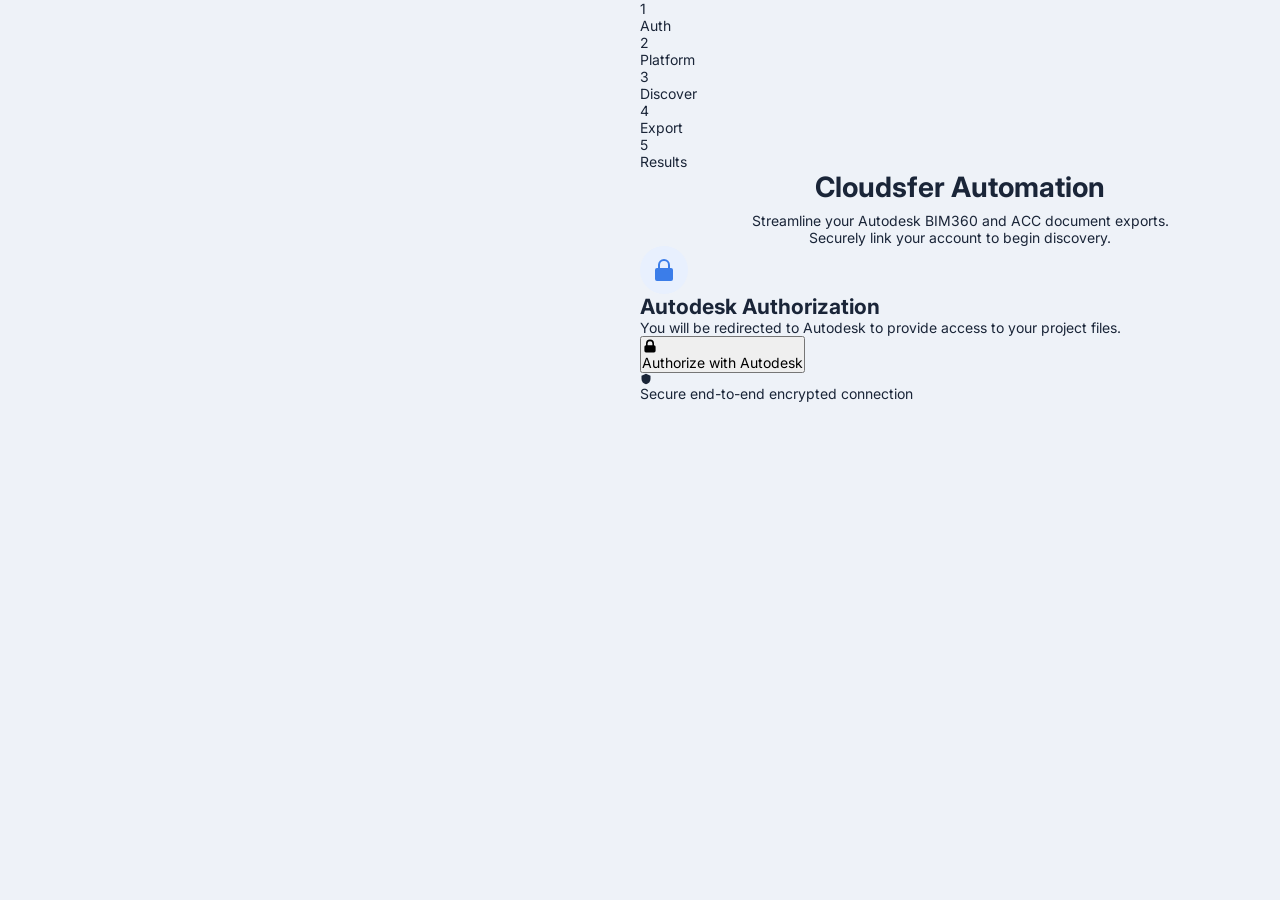
==== commit c37b8d08: "view changes for the no_dm and access_denied" ====
--- a/wwwroot/index.html
+++ b/wwwroot/index.html
@@ -1,864 +1,1038 @@
-<!DOCTYPE html>
+﻿<!DOCTYPE html>
 <html lang="en">
 <head>
-  <meta charset="UTF-8">
-  <meta name="viewport" content="width=device-width, initial-scale=1.0">
-  <title>Cloudsfer — Autodesk Document Export</title>
-  <link rel="preconnect" href="https://fonts.googleapis.com">
-  <link rel="preconnect" href="https://fonts.gstatic.com" crossorigin>
-  <link href="https://fonts.googleapis.com/css2?family=Inter:wght@400;500;600;700;800;900&display=swap" rel="stylesheet">
-  <link rel="stylesheet" href="style.css?v=6">
+    <meta charset="UTF-8">
+    <meta name="viewport" content="width=device-width, initial-scale=1.0">
+    <title>Cloudsfer â€” Autodesk Document Export</title>
+    <link rel="preconnect" href="https://fonts.googleapis.com">
+    <link rel="preconnect" href="https://fonts.gstatic.com" crossorigin>
+    <link href="https://fonts.googleapis.com/css2?family=Inter:wght@400;500;600;700;800;900&display=swap" rel="stylesheet">
+    <link rel="stylesheet" href="style.css?v=9">
 </head>
 <body>
-
-<!-- ════════════════════ CLOUDSFER AUTH OVERLAY ══════════════════════════════ -->
-<div id="auth-overlay" class="auth-overlay">
-  <div class="auth-card">
-
-    <div class="auth-logo-wrap">
-      <img src="cloudsfer-logo.png" alt="Cloudsfer" class="auth-logo-img">
+  
+    <!-- Sidebar overlay â€” shown only on mobile when sidebar is open -->
+    <div id="sidebar-overlay" onclick="closeSidebar()"></div>
+
+    <!-- â•â•â•â•â•â•â•â•â•â•â•â•â•â•â•â•â•â•â•â•â•â•â•â• SIDEBAR â•â•â•â•â•â•â•â•â•â•â•â•â•â•â•â•â•â•â•â•â•â•â•â•â•â•â•â•â•â•â•â•â•â•â•â•â•â•â•â• -->
+    <!-- â•â•â•â•â•â•â•â•â•â•â•â•â•â•â•â•â•â•â•â•â•â•â•â• SIDEBAR â•â•â•â•â•â•â•â•â•â•â•â•â•â•â•â•â•â•â•â•â•â•â•â•â•â•â•â•â•â•â•â•â•â•â•â•â•â•â•â• -->
+    <aside id="sidebar" style="display: none;">
+
+        <div class="sb-logo">
+            <img src="cloudsfer-logo.png" alt="Cloudsfer" class="sb-logo-img">
+        </div>
+
+        <!--<nav class="sb-nav" id="sb-nav">-->
+        <nav class="sb-nav" id="sb-nav" style="display: none;">
+
+            <div class="sb-section-label">Navigation</div>
+
+            <a class="nav-item active" data-page="welcome" id="nav-welcome">
+                <svg class="nav-icon" viewBox="0 0 20 20" fill="currentColor"><path d="M10.707 2.293a1 1 0 00-1.414 0l-7 7a1 1 0 001.414 1.414L4 10.414V17a1 1 0 001 1h4v-4h2v4h4a1 1 0 001-1v-6.586l.293.293a1 1 0 001.414-1.414l-7-7z" /></svg>
+                <span>Overview</span>
+            </a>
+
+            <a class="nav-item" data-page="auth" id="nav-auth">
+                <svg class="nav-icon" viewBox="0 0 20 20" fill="currentColor"><path fill-rule="evenodd" d="M5 9V7a5 5 0 0110 0v2a2 2 0 012 2v5a2 2 0 01-2 2H5a2 2 0 01-2-2v-5a2 2 0 012-2zm8-2v2H7V7a3 3 0 016 0z" /></svg>
+                <span>Authentication</span>
+                <span class="nav-badge" id="nav-badge-auth"></span>
+            </a>
+
+            <a class="nav-item" data-page="platforms" id="nav-platforms">
+                <svg class="nav-icon" viewBox="0 0 20 20" fill="currentColor"><path d="M5 3a2 2 0 00-2 2v2a2 2 0 002 2h2a2 2 0 002-2V5a2 2 0 00-2-2H5zM5 11a2 2 0 00-2 2v2a2 2 0 002 2h2a2 2 0 002-2v-2a2 2 0 00-2-2H5zM11 5a2 2 0 012-2h2a2 2 0 012 2v2a2 2 0 01-2 2h-2a2 2 0 01-2-2V5zM11 13a2 2 0 012-2h2a2 2 0 012 2v2a2 2 0 01-2 2h-2a2 2 0 01-2-2v-2z" /></svg>
+                <span>Platform</span>
+                <span class="nav-badge plat-badge hidden" id="nav-badge-platform"></span>
+            </a>
+
+            <a class="nav-item" data-page="newpage" id="nav-newpage">
+                <svg class="nav-icon" viewBox="0 0 20 20" fill="currentColor"><path fill-rule="evenodd" d="M11.3 1.046A1 1 0 0112 2v5h4a1 1 0 01.82 1.573l-7 10A1 1 0 018 18v-5H4a1 1 0 01-.82-1.573l7-10a1 1 0 011.12-.38z" /></svg>
+                <span>New Export</span>
+            </a>
+
+            <div class="sb-divider" id="sb-plat-divider"></div>
+
+            <div id="sb-plat-nav" class="hidden">
+                <div class="sb-section-label" id="sb-plat-label">Workspace</div>
+
+                <a class="nav-item" data-page="projects" id="nav-projects">
+                    <svg class="nav-icon" viewBox="0 0 20 20" fill="currentColor"><path fill-rule="evenodd" d="M3 4a1 1 0 011-1h12a1 1 0 110 2H4a1 1 0 01-1-1zm0 4a1 1 0 011-1h12a1 1 0 110 2H4a1 1 0 01-1-1zm0 4a1 1 0 011-1h12a1 1 0 110 2H4a1 1 0 01-1-1zm0 4a1 1 0 011-1h12a1 1 0 110 2H4a1 1 0 01-1-1z" /></svg>
+                    <span>Projects</span>
+                    <span class="nav-badge" id="nav-badge-projects"></span>
+                </a>
+
+                <a class="nav-item" data-page="export" id="nav-export">
+                    <svg class="nav-icon" viewBox="0 0 20 20" fill="currentColor"><path fill-rule="evenodd" d="M10 18a8 8 0 100-16 8 8 0 000 16zM9.555 7.168A1 1 0 008 8v4a1 1 0 001.555.832l3-2a1 1 0 000-1.664l-3-2z" /></svg>
+                    <span>Export</span>
+                    <span class="nav-badge running-pulse hidden" id="nav-badge-export">â—</span>
+                </a>
+
+                <a class="nav-item" data-page="logs" id="nav-logs">
+                    <svg class="nav-icon" viewBox="0 0 20 20" fill="currentColor"><path fill-rule="evenodd" d="M4 4a2 2 0 012-2h4.586A2 2 0 0112 2.586L15.414 6A2 2 0 0116 7.414V16a2 2 0 01-2 2H6a2 2 0 01-2-2V4zm2 6a1 1 0 011-1h6a1 1 0 110 2H7a1 1 0 01-1-1zm1 3a1 1 0 100 2h6a1 1 0 100-2H7z" /></svg>
+                    <span>Logs &amp; History</span>
+                </a>
+            </div>
+
+        </nav>
+
+        <div class="sb-footer">
+            <div class="conn-status" id="conn-status">
+                <span class="conn-dot" id="conn-dot"></span>
+                <span id="conn-text">Connectingâ€¦</span>
+            </div>
+            <div id="sidebar-user-wrap" style="margin-top:8px;padding-top:8px;border-top:1px solid rgba(255,255,255,0.1);display:none">
+                <p style="font-size:10px;color:rgba(255,255,255,0.4);margin:0 0 2px">Signed in as</p>
+                <p id="sidebar-user" style="font-size:11px;color:rgba(255,255,255,0.7);margin:0;word-break:break-all"></p>
+                <button class="auth-logout-btn" id="btn-logout" onclick="logout()">
+                    <svg viewBox="0 0 20 20" fill="currentColor" width="12"><path fill-rule="evenodd" d="M3 3a1 1 0 011 1v12a1 1 0 11-2 0V4a1 1 0 011-1zm10.293 9.293a1 1 0 001.414 1.414l3-3a1 1 0 000-1.414l-3-3a1 1 0 10-1.414 1.414L14.586 9H7a1 1 0 100 2h7.586l-1.293 1.293z" /></svg>
+                    Sign Out
+                </button>
+            </div>
+        </div>
+    </aside>
+
+    <!-- â•â•â•â•â•â•â•â•â•â•â•â•â•â•â•â•â•â•â•â•â•â•â•â• MAIN â•â•â•â•â•â•â•â•â•â•â•â•â•â•â•â•â•â•â•â•â•â•â•â•â•â•â•â•â•â•â•â•â•â•â•â•â•â•â•â•â•â•â• -->
+    <main id="main">
+
+        <!-- Mobile topbar â€” hidden on desktop via CSS â”€â”€â”€â”€â”€â”€â”€â”€â”€â”€â”€â”€â”€â”€â”€â”€â”€â”€â”€â”€â”€â”€â”€â”€â”€â”€â”€ -->
+        <div class="mobile-topbar" id="mobile-topbar">
+            <button class="btn-hamburger" id="btn-hamburger" onclick="toggleSidebar()" aria-label="Open menu">
+                <svg viewBox="0 0 20 20" fill="currentColor" width="18">
+                    <path fill-rule="evenodd" d="M3 5a1 1 0 011-1h12a1 1 0 110 2H4a1 1 0 01-1-1zm0 5a1 1 0 011-1h12a1 1 0 110 2H4a1 1 0 01-1-1zm0 5a1 1 0 011-1h12a1 1 0 110 2H4a1 1 0 01-1-1z" />
+                </svg>
+            </button>
+            <div class="mobile-topbar-brand">
+                <img src="cloudsfer-logo.png" alt="Cloudsfer" class="mobile-logo-img">
+            </div>
+            <div class="conn-status" style="margin-left:auto">
+                <span class="conn-dot" id="conn-dot-mobile"></span>
+            </div>
+        </div>
+
+        <!-- â”€â”€â”€â”€â”€â”€â”€â”€â”€â”€â”€â”€â”€â”€â”€â”€â”€â”€â”€ PAGE: WELCOME â”€â”€â”€â”€â”€â”€â”€â”€â”€â”€â”€â”€â”€â”€â”€â”€â”€â”€â”€â”€â”€â”€â”€â”€â”€â”€â”€â”€â”€â”€â”€â”€â”€â”€â”€â”€ -->
+        <div id="page-welcome" class="page">
+            <div class="page-content">
+                <div class="welcome-wrap">
+
+                    <div class="welcome-hero">
+                        <div class="hero-badge">
+                            <svg viewBox="0 0 14 14" fill="currentColor" width="11"><path d="M13.5 6H8V.5a.5.5 0 00-1 0V6H1.5a.5.5 0 000 1H7v5.5a.5.5 0 001 0V7h5.5a.5.5 0 000-1z" /></svg>
+                            Powered by Tzunami
+                        </div>
+                        <h1>Automate Your<br><span>Autodesk Document Exports</span></h1>
+                        <p class="hero-desc">Cloudsfer streamlines document log extraction across your entire Autodesk portfolio. One secure sign-on connects both ACC and BIM360 â€” then Cloudsfer handles the rest, automatically exporting Files Logs and Document Logs at scale.</p>
+                        <div style="display:flex;gap:12px;flex-wrap:wrap;align-items:center">
+                            <button class="btn btn-primary btn-hero" onclick="navigate('newpage')">
+                                Get Started
+                                <svg viewBox="0 0 20 20" fill="currentColor" width="16"><path fill-rule="evenodd" d="M7.293 14.707a1 1 0 010-1.414L10.586 10 7.293 6.707a1 1 0 011.414-1.414l4 4a1 1 0 010 1.414l-4 4a1 1 0 01-1.414 0z" /></svg>
+                            </button>
+                            <span style="font-size:12px;color:var(--txt-3)">No configuration required after first login</span>
+                        </div>
+                    </div>
+
+                    <div class="platform-preview-grid">
+                        <div class="platform-preview-card acc-card">
+                            <div class="pp-header">
+                                <div class="pp-icon acc-icon">
+                                    <svg viewBox="0 0 24 24" fill="none" stroke="currentColor" stroke-width="1.8" width="22" height="22"><path d="M3 9l9-7 9 7v11a2 2 0 01-2 2H5a2 2 0 01-2-2z" /><polyline points="9 22 9 12 15 12 15 22" /></svg>
+                                </div>
+                                <div>
+                                    <h3>Autodesk Construction Cloud</h3>
+                                    <span class="pp-badge acc-badge">ACC</span>
+                                </div>
+                            </div>
+                            <ul class="pp-features">
+                                <li>Automated Files Log export per project</li>
+                                <li>Sequential batch processing with resume</li>
+                                <li>Smart BIM360 project filtering</li>
+                                <li>Checkpoint recovery on interruption</li>
+                            </ul>
+                        </div>
+                        <div class="platform-preview-card bim-card">
+                            <div class="pp-header">
+                                <div class="pp-icon bim-icon">
+                                    <svg viewBox="0 0 24 24" fill="none" stroke="currentColor" stroke-width="1.8" width="22" height="22"><path d="M14 2H6a2 2 0 00-2 2v16a2 2 0 002 2h12a2 2 0 002-2V8z" /><polyline points="14 2 14 8 20 8" /><line x1="8" y1="13" x2="16" y2="13" /><line x1="8" y1="17" x2="16" y2="17" /></svg>
+                                </div>
+                                <div>
+                                    <h3>Autodesk BIM 360</h3>
+                                    <span class="pp-badge bim-badge">BIM360</span>
+                                </div>
+                            </div>
+                            <ul class="pp-features">
+                                <li>Document Log export â€” Plans &amp; Project Files</li>
+                                <li>Live progress streaming with pause &amp; resume</li>
+                                <li>Detailed per-project error capture &amp; logs</li>
+                                <li>Full run history &amp; report download</li>
+                            </ul>
+                        </div>
+                    </div>
+
+                    <div class="welcome-stats-row">
+                        <div class="welcome-stat-item">
+                            <svg viewBox="0 0 20 20" fill="currentColor" width="16" style="color:var(--brand-m)"><path fill-rule="evenodd" d="M5 9V7a5 5 0 0110 0v2a2 2 0 012 2v5a2 2 0 01-2 2H5a2 2 0 01-2-2v-5a2 2 0 012-2zm8-2v2H7V7a3 3 0 016 0z" /></svg>
+                            <div>
+                                <strong>Single Sign-On</strong>
+                                <span>One Autodesk login covers ACC &amp; BIM360</span>
+                            </div>
+                        </div>
+                        <div class="welcome-stat-item">
+                            <svg viewBox="0 0 20 20" fill="currentColor" width="16" style="color:var(--ok)"><path fill-rule="evenodd" d="M10 18a8 8 0 100-16 8 8 0 000 16zm3.707-9.293a1 1 0 00-1.414-1.414L9 10.586 7.707 9.293a1 1 0 00-1.414 1.414l2 2a1 1 0 001.414 0l4-4z" /></svg>
+                            <div>
+                                <strong>Fully Automated</strong>
+                                <span>Set up once, export hundreds of projects</span>
+                            </div>
+                        </div>
+                        <div class="welcome-stat-item">
+                            <svg viewBox="0 0 20 20" fill="currentColor" width="16" style="color:var(--warn)"><path d="M2.003 5.884L10 9.882l7.997-3.998A2 2 0 0016 4H4a2 2 0 00-1.997 1.884z" /><path d="M18 8.118l-8 4-8-4V14a2 2 0 002 2h12a2 2 0 002-2V8.118z" /></svg>
+                            <div>
+                                <strong>Inbox Delivery</strong>
+                                <span>Reports emailed directly to your Autodesk account</span>
+                            </div>
+                        </div>
+                        <div class="welcome-stat-item">
+                            <svg viewBox="0 0 20 20" fill="currentColor" width="16" style="color:var(--bim)"><path fill-rule="evenodd" d="M4 2a1 1 0 011 1v2.101a7.002 7.002 0 0111.601 2.566 1 1 0 11-1.885.666A5.002 5.002 0 005.999 7H9a1 1 0 010 2H4a1 1 0 01-1-1V3a1 1 0 011-1zm.008 9.057a1 1 0 011.276.61A5.002 5.002 0 0014.001 13H11a1 1 0 110-2h5a1 1 0 011 1v5a1 1 0 11-2 0v-2.101a7.002 7.002 0 01-11.601-2.566 1 1 0 01.61-1.276z" /></svg>
+                            <div>
+                                <strong>Resume Anywhere</strong>
+                                <span>Checkpoint system resumes interrupted runs</span>
+                            </div>
+                        </div>
+                    </div>
+
+                </div>
+            </div>
+        </div>
+
+        <!-- â”€â”€â”€â”€â”€â”€â”€â”€â”€â”€â”€â”€â”€â”€â”€â”€â”€â”€â”€ PAGE: AUTH â”€â”€â”€â”€â”€â”€â”€â”€â”€â”€â”€â”€â”€â”€â”€â”€â”€â”€â”€â”€â”€â”€â”€â”€â”€â”€â”€â”€â”€â”€â”€â”€â”€â”€â”€â”€â”€â”€â”€ -->
+        <div id="page-auth" class="page">
+            <div class="page-content">
+                <div class="steps-bar">
+                    <div class="step active" id="step-1"><div class="step-dot">1</div><span class="step-label">Authenticate</span></div>
+                    <div class="step-line"></div>
+                    <div class="step" id="step-2"><div class="step-dot">2</div><span class="step-label">Choose Platform</span></div>
+                    <div class="step-line"></div>
+                    <div class="step" id="step-3"><div class="step-dot">3</div><span class="step-label">Operate</span></div>
+                </div>
+
+                <div class="pg-header">
+                    <h2>Connect to Autodesk</h2>
+                    <p>Sign in with your Autodesk account. One login gives you access to both ACC and BIM360 workspaces.</p>
+                </div>
+
+                <div id="session-banner" class="alert hidden"></div>
+
+                <!-- State: idle â€” show login CTA -->
+                <div id="auth-idle" class="card">
+                    <div class="card-footer">
+                        <div class="login-cta-row">
+                            <div class="login-cta-text">
+                                <p class="cta-title">Open Autodesk Login Browser</p>
+                                <p class="cta-desc">A browser window will open for you to sign in securely. Complete any MFA prompts, then wait for the dashboard to load â€” the system will detect your login automatically.</p>
+                            </div>
+                            <button class="btn btn-primary btn-md" id="btn-login">
+                                <svg viewBox="0 0 20 20" fill="currentColor" width="16"><path fill-rule="evenodd" d="M5 9V7a5 5 0 0110 0v2a2 2 0 012 2v5a2 2 0 01-2 2H5a2 2 0 01-2-2v-5a2 2 0 012-2zm8-2v2H7V7a3 3 0 016 0z" /></svg>
+                                Open Login Browser
+                            </button>
+                        </div>
+                    </div>
+                </div>
+
+                <!-- State: pending â€” browser open, waiting for login -->
+                <div id="auth-pending" class="card hidden">
+                    <div class="card-body">
+                        <div class="login-wait-layout">
+                            <div class="login-wait-visual">
+                                <div class="pulse-ring"><div class="pulse-core"></div></div>
+                                <div class="wait-timer" id="wait-timer">0:00</div>
+                                <p class="wait-timer-label">Time Elapsed</p>
+                            </div>
+                            <div class="login-wait-info">
+                                <h3>Browser is Open â€” Please Sign In</h3>
+                                <p class="wait-desc">Complete your Autodesk authentication in the browser window. The system will detect your login automatically.</p>
+                                <ol class="login-steps-list">
+                                    <li>Enter your Autodesk email address</li>
+                                    <li>Enter your password</li>
+                                    <li>Complete MFA / 2-Factor verification if prompted</li>
+                                    <li>Wait until the ACC dashboard fully loads</li>
+                                </ol>
+                                <div class="wait-note" id="wait-note">
+                                    <svg viewBox="0 0 16 16" fill="currentColor" width="12"><path d="M8 0C3.58 0 0 3.58 0 8s3.58 8 8 8 8-3.58 8-8-3.58-8-8-8zm1 11H7V7h2v4zm0-6H7V3h2v2z" /></svg>
+                                    Please take your time â€” the login window will stay open for up to 10 minutes.
+                                </div>
+                            </div>
+                        </div>
+                    </div>
+                    <div class="card-footer">
+                        <div class="wait-footer-row">
+                            <div class="wait-status-chip" id="wait-status-chip">
+                                <span class="spinner-sm"></span>
+                                <span id="wait-status-text">Waiting for authenticationâ€¦</span>
+                            </div>
+                            <button class="btn btn-ghost btn-sm" id="btn-cancel-login">Cancel</button>
+                        </div>
+                    </div>
+                </div>
+
+                <!-- State: success â€” session active -->
+                <div id="auth-success" class="card hidden">
+                    <div class="card-body">
+                        <div class="session-ok-row">
+                            <div class="session-ok-icon">
+                                <svg viewBox="0 0 20 20" fill="currentColor" width="20"><path fill-rule="evenodd" d="M16.707 5.293a1 1 0 010 1.414l-8 8a1 1 0 01-1.414 0l-4-4a1 1 0 011.414-1.414L8 12.586l7.293-7.293a1 1 0 011.414 0z" /></svg>
+                            </div>
+                            <div class="session-ok-text">
+                                <strong>Session Active</strong>
+                                <span id="auth-user-email" class="auth-user-email hidden"></span>
+                                <span id="session-age-text">Session is valid.</span>
+                            </div>
+                            <button class="btn btn-ghost btn-sm" id="btn-relogin">Re-authenticate</button>
+                        </div>
+                        <!-- Detected admin URLs -->
+                        <div id="detected-urls-card" class="detected-urls-card hidden"></div>
+                    </div>
+                </div>
+
+                <div class="page-actions">
+                    <button class="btn btn-ghost" onclick="navigate('welcome')">Back to Overview</button>
+                    <button class="btn btn-primary btn-md" id="btn-to-platforms" disabled>
+                        Choose Platform
+                    </button>
+                </div>
+            </div>
+        </div>
+
+        <!-- â”€â”€â”€â”€â”€â”€â”€â”€â”€â”€â”€â”€â”€â”€â”€â”€â”€â”€â”€ PAGE: PLATFORM SELECTOR â”€â”€â”€â”€â”€â”€â”€â”€â”€â”€â”€â”€â”€â”€â”€â”€â”€â”€â”€â”€â”€â”€â”€â”€â”€â”€ -->
+        <div id="page-platforms" class="page">
+            <div class="page-content">
+                <div class="steps-bar">
+                    <div class="step done"><div class="step-dot">âœ“</div><span class="step-label">Authenticate</span></div>
+                    <div class="step-line done"></div>
+                    <div class="step active"><div class="step-dot">2</div><span class="step-label">Choose Platform</span></div>
+                    <div class="step-line"></div>
+                    <div class="step"><div class="step-dot">3</div><span class="step-label">Operate</span></div>
+                </div>
+
+                <div class="pg-header">
+                    <h2>Choose Your Platform</h2>
+                    <p>Select the Autodesk platform you want to work with. You can switch between platforms at any time.</p>
+                </div>
+
+                <div class="platform-cards">
+
+                    <div class="platform-card acc-platform-card" id="platform-card-acc" onclick="selectPlatform('acc')">
+                        <div class="plat-card-top">
+                            <div class="plat-icon-wrap acc-icon-wrap">
+                                <svg viewBox="0 0 32 32" fill="none" width="34" height="34"><path d="M5 26l11-20 11 20" stroke="#fff" stroke-width="2.5" stroke-linecap="round" stroke-linejoin="round" /><path d="M8.5 19.5h15" stroke="#fff" stroke-width="2.2" stroke-linecap="round" /></svg>
+                            </div>
+                            <div class="plat-card-brand">
+                                <span class="plat-card-sub">Autodesk</span>
+                                <h3 class="plat-card-name">Construction Cloud</h3>
+                            </div>
+                            <span class="plat-tag acc-tag">ACC</span>
+                        </div>
+                        <p class="plat-card-desc">Export Files Logs across all your ACC projects automatically. Supports sequential processing with checkpoint resume and BIM360 project filtering.</p>
+                        <ul class="plat-features">
+                            <li>
+                                <svg viewBox="0 0 16 16" fill="currentColor" width="12"><path d="M13.854 3.646a.5.5 0 010 .708l-7 7a.5.5 0 01-.708 0l-3.5-3.5a.5.5 0 01.708-.708L6.5 10.293l6.646-6.647a.5.5 0 01.708 0z" /></svg>
+                                Files Log automated export
+                            </li>
+                            <li>
+                                <svg viewBox="0 0 16 16" fill="currentColor" width="12"><path d="M13.854 3.646a.5.5 0 010 .708l-7 7a.5.5 0 01-.708 0l-3.5-3.5a.5.5 0 01.708-.708L6.5 10.293l6.646-6.647a.5.5 0 01.708 0z" /></svg>
+                                Pause &amp; resume mid-run
+                            </li>
+                            <li>
+                                <svg viewBox="0 0 16 16" fill="currentColor" width="12"><path d="M13.854 3.646a.5.5 0 010 .708l-7 7a.5.5 0 01-.708 0l-3.5-3.5a.5.5 0 01.708-.708L6.5 10.293l6.646-6.647a.5.5 0 01.708 0z" /></svg>
+                                BIM360 projects exported independently
+                            </li>
+                        </ul>
+                        <div class="plat-card-stats" id="acc-plat-stats">
+                            <span class="plat-stat"><span id="acc-stat-total">â€”</span> ACC</span>
+                            <span class="plat-stat-sep">Â·</span>
+                            <span class="plat-stat pending"><span id="acc-stat-pending">â€”</span> pending</span>
+                            <span class="plat-stat-sep">Â·</span>
+                            <span class="plat-stat done"><span id="acc-stat-done">â€”</span> completed</span>
+                            <span class="plat-stat-sep" id="acc-bim360-sep" style="display:none">Â·</span>
+                            <span class="plat-stat" id="acc-bim360-stat" style="display:none"><span id="acc-stat-bim360">0</span> BIM360</span>
+                        </div>
+                        <div class="plat-card-actions" onclick="event.stopPropagation()">
+                            <button class="btn btn-outline btn-sm plat-discover-btn" id="btn-discover-acc" onclick="discoverPlatform('acc')">
+                                <svg viewBox="0 0 20 20" fill="currentColor" width="13"><path fill-rule="evenodd" d="M8 4a4 4 0 100 8 4 4 0 000-8zM2 8a6 6 0 1110.89 3.476l4.817 4.817a1 1 0 01-1.414 1.414l-4.816-4.816A6 6 0 012 8z" /></svg>
+                                Discover
+                            </button>
+                            <button class="btn plat-select-btn acc-select-btn" onclick="selectPlatform('acc')">
+                                Open Workspace
+                                <svg viewBox="0 0 20 20" fill="currentColor" width="14"><path fill-rule="evenodd" d="M7.293 14.707a1 1 0 010-1.414L10.586 10 7.293 6.707a1 1 0 011.414-1.414l4 4a1 1 0 010 1.414l-4 4a1 1 0 01-1.414 0z" /></svg>
+                            </button>
+                        </div>
+                    </div>
+
+                    <div class="platform-card bim-platform-card" id="platform-card-bim360" onclick="selectPlatform('bim360')">
+                        <div class="plat-card-top">
+                            <div class="plat-icon-wrap bim-icon-wrap">
+                                <svg viewBox="0 0 32 32" fill="none" width="34" height="34"><path d="M8 4h16a2 2 0 012 2v20a2 2 0 01-2 2H8a2 2 0 01-2-2V6a2 2 0 012-2z" stroke="#fff" stroke-width="2" /><path d="M11 11h10M11 16h10M11 21h6" stroke="#fff" stroke-width="2" stroke-linecap="round" /></svg>
+                            </div>
+                            <div class="plat-card-brand">
+                                <span class="plat-card-sub">Autodesk</span>
+                                <h3 class="plat-card-name">BIM 360</h3>
+                            </div>
+                            <span class="plat-tag bim-tag">BIM360</span>
+                        </div>
+                        <p class="plat-card-desc">Export Document Logs for both Plans and Project Files across all BIM360 projects. Features live progress streaming, pause/resume, and detailed error capture.</p>
+                        <ul class="plat-features">
+                            <li>
+                                <svg viewBox="0 0 16 16" fill="currentColor" width="12"><path d="M13.854 3.646a.5.5 0 010 .708l-7 7a.5.5 0 01-.708 0l-3.5-3.5a.5.5 0 01.708-.708L6.5 10.293l6.646-6.647a.5.5 0 01.708 0z" /></svg>
+                                Plans &amp; Project Files logs
+                            </li>
+                            <li>
+                                <svg viewBox="0 0 16 16" fill="currentColor" width="12"><path d="M13.854 3.646a.5.5 0 010 .708l-7 7a.5.5 0 01-.708 0l-3.5-3.5a.5.5 0 01.708-.708L6.5 10.293l6.646-6.647a.5.5 0 01.708 0z" /></svg>
+                                Live log terminal streaming
+                            </li>
+                            <li>
+                                <svg viewBox="0 0 16 16" fill="currentColor" width="12"><path d="M13.854 3.646a.5.5 0 010 .708l-7 7a.5.5 0 01-.708 0l-3.5-3.5a.5.5 0 01.708-.708L6.5 10.293l6.646-6.647a.5.5 0 01.708 0z" /></svg>
+                                Error screenshots &amp; logs
+                            </li>
+                        </ul>
+                        <div class="plat-card-stats">
+                            <span class="plat-stat"><span id="bim360-stat-total">â€”</span> projects</span>
+                            <span class="plat-stat-sep">Â·</span>
+                            <span class="plat-stat pending"><span id="bim360-stat-pending">â€”</span> pending</span>
+                            <span class="plat-stat-sep">Â·</span>
+                            <span class="plat-stat done"><span id="bim360-stat-done">â€”</span> completed</span>
+                        </div>
+                        <div class="plat-card-actions" onclick="event.stopPropagation()">
+                            <button class="btn btn-outline btn-sm plat-discover-btn" id="btn-discover-bim360" onclick="discoverPlatform('bim360')">
+                                <svg viewBox="0 0 20 20" fill="currentColor" width="13"><path fill-rule="evenodd" d="M8 4a4 4 0 100 8 4 4 0 000-8zM2 8a6 6 0 1110.89 3.476l4.817 4.817a1 1 0 01-1.414 1.414l-4.816-4.816A6 6 0 012 8z" /></svg>
+                                Discover
+                            </button>
+                            <button class="btn plat-select-btn bim-select-btn" onclick="selectPlatform('bim360')">
+                                Open Workspace
+                                <svg viewBox="0 0 20 20" fill="currentColor" width="14"><path fill-rule="evenodd" d="M7.293 14.707a1 1 0 010-1.414L10.586 10 7.293 6.707a1 1 0 011.414-1.414l4 4a1 1 0 010 1.414l-4 4a1 1 0 01-1.414 0z" /></svg>
+                            </button>
+                        </div>
+                    </div>
+
+                </div>
+
+                <!-- Discover & Export All Platforms -->
+                <div class="export-all-row" id="export-all-row">
+                    <div class="export-all-inner">
+                        <div class="export-all-info">
+                            <svg viewBox="0 0 20 20" fill="currentColor" width="20" style="color:var(--brand-m);flex-shrink:0"><path fill-rule="evenodd" d="M11.3 1.046A1 1 0 0112 2v5h4a1 1 0 01.82 1.573l-7 10A1 1 0 018 18v-5H4a1 1 0 01-.82-1.573l7-10a1 1 0 011.12-.38z" /></svg>
+                            <div>
+                                <strong>Discover &amp; Export All Platforms</strong>
+                                <p>Fetches the latest project list from ACC and BIM360, then exports everything pending â€” automatically, in one click.</p>
+                            </div>
+                        </div>
+                        <div class="export-all-actions">
+                            <button class="btn btn-primary btn-md" id="btn-discover-export-all" onclick="discoverAllAndExport()">
+                                <svg viewBox="0 0 20 20" fill="currentColor" width="14"><path fill-rule="evenodd" d="M11.3 1.046A1 1 0 0112 2v5h4a1 1 0 01.82 1.573l-7 10A1 1 0 018 18v-5H4a1 1 0 01-.82-1.573l7-10a1 1 0 011.12-.38z" /></svg>
+                                Discover &amp; Export All
+                            </button>
+                        </div>
+                    </div>
+                </div>
+
+                <div class="page-actions">
+                    <button class="btn btn-ghost" onclick="navigate('auth')">Back to Authentication</button>
+                </div>
+            </div>
+        </div>
+
+        <!-- â”€â”€â”€â”€â”€â”€â”€â”€â”€â”€â”€â”€â”€â”€â”€â”€â”€â”€â”€ PAGE: PROJECTS â”€â”€â”€â”€â”€â”€â”€â”€â”€â”€â”€â”€â”€â”€â”€â”€â”€â”€â”€â”€â”€â”€â”€â”€â”€â”€â”€â”€â”€â”€â”€â”€â”€â”€â”€ -->
+        <div id="page-projects" class="page">
+            <div class="page-content">
+                <div class="pg-header pg-header-row">
+                    <div>
+                        <h2 id="projects-title">Projects</h2>
+                        <p id="projects-desc">Select projects to include in the next export run.</p>
+                    </div>
+                    <div class="pg-header-actions">
+                        <button class="btn btn-outline btn-sm" id="btn-discover">
+                            <svg viewBox="0 0 20 20" fill="currentColor" width="14"><path fill-rule="evenodd" d="M8 4a4 4 0 100 8 4 4 0 000-8zM2 8a6 6 0 1110.89 3.476l4.817 4.817a1 1 0 01-1.414 1.414l-4.816-4.816A6 6 0 012 8z" /></svg>
+                            Discover Projects
+                        </button>
+                    </div>
+                </div>
+
+                <div class="stats-row">
+                    <div class="stat-card">
+                        <span class="stat-num" id="stat-total">â€”</span>
+                        <span class="stat-lbl">Total</span>
+                    </div>
+                    <div class="stat-card stat-warn">
+                        <span class="stat-num" id="stat-pending">â€”</span>
+                        <span class="stat-lbl">Pending</span>
+                    </div>
+                    <div class="stat-card stat-ok">
+                        <span class="stat-num" id="stat-completed">â€”</span>
+                        <span class="stat-lbl">Completed</span>
+                    </div>
+                    <div class="stat-card stat-muted">
+                        <span class="stat-num" id="stat-nodm">â€”</span>
+                        <span class="stat-lbl">No Data Mgmt</span>
+                    </div>
+                </div>
+
+                <!-- Admin URL setup â€” shown when accountAdminUrl is not configured -->
+                <div id="admin-url-setup-card" class="card hidden" style="margin-bottom:16px">
+                    <div class="card-body">
+                        <p style="font-weight:600;margin-bottom:4px">Account Admin URL not configured</p>
+                        <p style="font-size:13px;color:var(--txt-3);margin-bottom:12px">
+                            Enter your Autodesk account admin URL to enable project discovery.
+                            <br>ACC format: <code style="font-size:11px">https://acc.autodesk.com/account-admin/projects/accounts/&lt;uuid&gt;/active</code>
+                            <br>BIM360 format: <code style="font-size:11px">https://admin.b360.autodesk.com/admin/&lt;uuid&gt;/projects</code>
+                        </p>
+                        <div style="display:flex;gap:8px;align-items:center">
+                            <input class="form-input" id="admin-url-input" type="url" placeholder="Paste your account admin URL here" style="flex:1">
+                            <button class="btn btn-primary btn-sm" onclick="saveAdminUrl()">Save &amp; Discover</button>
+                        </div>
+                    </div>
+                </div>
+
+                <div class="card">
+                    <div class="table-toolbar">
+                        <div class="toolbar-left">
+                            <button class="btn btn-ghost btn-sm" id="btn-select-all">Select All</button>
+                            <button class="btn btn-ghost btn-sm" id="btn-select-pending">Pending Only</button>
+                            <button class="btn btn-ghost btn-sm" id="btn-deselect-all">Deselect All</button>
+                            <button class="btn btn-ghost btn-sm btn-danger" id="btn-reset-cp">Reset Progress</button>
+                        </div>
+                    </div>
+
+                    <div class="table-scroll" id="projects-table-wrap">
+                        <table class="data-table">
+                            <thead>
+                                <tr>
+                                    <th class="col-chk"><input type="checkbox" id="check-all"></th>
+                                    <th>Project Name</th>
+                                    <th id="th-platform">Platform</th>
+                                    <th>Status</th>
+                                    <th class="col-id">Project ID</th>
+                                </tr>
+                            </thead>
+                            <tbody id="projects-tbody"></tbody>
+                        </table>
+                    </div>
+
+                    <div id="no-projects-state" class="empty-state hidden">
+                        <svg viewBox="0 0 24 24" fill="none" stroke="currentColor" stroke-width="1.4" width="48" height="48"><rect x="3" y="3" width="7" height="7" rx="1" /><rect x="14" y="3" width="7" height="7" rx="1" /><rect x="14" y="14" width="7" height="7" rx="1" /><rect x="3" y="14" width="7" height="7" rx="1" /></svg>
+                        <p>No projects found</p>
+                        <p class="empty-sub">Click <strong>Discover Projects</strong> to fetch your project list from the Autodesk API.</p>
+                    </div>
+                </div>
+
+                <div class="page-actions">
+                    <button class="btn btn-ghost" onclick="navigate('platforms')">â† Change Platform</button>
+                    <div class="actions-right">
+                        <label class="check-label">
+                            <input type="checkbox" id="export-fresh">
+                            <span>Reset checkpoint before export</span>
+                        </label>
+                        <button class="btn btn-primary btn-md" id="btn-start-export" disabled>
+                            Start Export
+                            <span class="sel-count-badge" id="selected-count"></span>
+                        </button>
+                    </div>
+                </div>
+            </div>
+        </div>
+
+        <!-- â”€â”€â”€â”€â”€â”€â”€â”€â”€â”€â”€â”€â”€â”€â”€â”€â”€â”€â”€ PAGE: EXPORT â”€â”€â”€â”€â”€â”€â”€â”€â”€â”€â”€â”€â”€â”€â”€â”€â”€â”€â”€â”€â”€â”€â”€â”€â”€â”€â”€â”€â”€â”€â”€â”€â”€â”€â”€â”€â”€ -->
+        <div id="page-export" class="page">
+            <div class="page-content page-export-content">
+
+                <div class="export-topbar">
+                    <div class="export-title-group">
+                        <div class="export-title-row">
+                            <span class="export-spinner hidden" id="export-spinner"><span class="exp-spin-ring"></span></span>
+                            <h2 id="export-title">Export in Progress</h2>
+                        </div>
+                        <p id="export-subtitle" class="text-muted">Processing projects one by oneâ€¦</p>
+                    </div>
+                    <div class="export-topbar-right">
+                        <div id="export-run-controls" class="hidden">
+                            <button class="btn btn-warn btn-sm" id="btn-pause">
+                                <svg viewBox="0 0 20 20" fill="currentColor" width="14"><path fill-rule="evenodd" d="M18 10a8 8 0 11-16 0 8 8 0 0116 0zM7 8a1 1 0 012 0v4a1 1 0 11-2 0V8zm5-1a1 1 0 00-1 1v4a1 1 0 102 0V8a1 1 0 00-1-1z" /></svg>
+                                Pause
+                            </button>
+                            <button class="btn btn-success btn-sm hidden" id="btn-resume">
+                                <svg viewBox="0 0 20 20" fill="currentColor" width="14"><path fill-rule="evenodd" d="M10 18a8 8 0 100-16 8 8 0 000 16zM9.555 7.168A1 1 0 008 8v4a1 1 0 001.555.832l3-2a1 1 0 000-1.664l-3-2z" /></svg>
+                                Resume
+                            </button>
+                        </div>
+                    </div>
+                </div>
+
+                <div class="progress-card">
+                    <div class="progress-track" role="progressbar" aria-valuemin="0" aria-valuemax="100" aria-valuenow="0">
+                        <div class="progress-fill" id="progress-fill"></div>
+                    </div>
+                    <div class="progress-meta">
+                        <span id="progress-text">0 of 0 projects</span>
+                        <span class="progress-pct" id="progress-pct">0%</span>
+                    </div>
+                </div>
+
+                <!-- ── Active-export visualization card ───────────────────── -->
+                <div id="active-export-card" class="aec hidden">
+                    <div class="aec-left">
+                        <div class="aec-pulse-wrap">
+                            <span class="aec-ring aec-ring-1"></span>
+                            <span class="aec-ring aec-ring-2"></span>
+                            <span class="aec-ring aec-ring-3"></span>
+                            <span class="aec-dot"></span>
+                        </div>
+                        <div class="aec-text">
+                            <span class="aec-eyebrow">Exporting Documents</span>
+                            <span class="aec-name" id="aec-name">—</span>
+                            <span class="aec-sub" id="aec-sub">Processing and reporting on selected data streams.</span>
+                        </div>
+                    </div>
+                    <div class="aec-steps" id="aec-steps">
+                        <div class="aec-step aec-step-active" id="aec-step-1">
+                            <div class="aec-step-icon">
+                                <svg viewBox="0 0 18 18" fill="none" stroke="currentColor" stroke-width="1.8" stroke-linecap="round"><circle cx="9" cy="9" r="7"/><path d="M9 5v4l2.5 2"/></svg>
+                            </div>
+                            <span class="aec-step-label">Navigate</span>
+                        </div>
+                        <div class="aec-step-line"></div>
+                        <div class="aec-step" id="aec-step-2">
+                            <div class="aec-step-icon">
+                                <svg viewBox="0 0 18 18" fill="none" stroke="currentColor" stroke-width="1.8" stroke-linecap="round"><path d="M3 9h12M10 5l5 4-5 4"/></svg>
+                            </div>
+                            <span class="aec-step-label">Export</span>
+                        </div>
+                        <div class="aec-step-line"></div>
+                        <div class="aec-step" id="aec-step-3">
+                            <div class="aec-step-icon">
+                                <svg viewBox="0 0 18 18" fill="none" stroke="currentColor" stroke-width="1.8" stroke-linecap="round"><rect x="3" y="2" width="12" height="14" rx="1.5"/><path d="M6 6h6M6 9h6M6 12h4"/></svg>
+                            </div>
+                            <span class="aec-step-label">Report</span>
+                        </div>
+                        <div class="aec-step-line"></div>
+                        <div class="aec-step" id="aec-step-4">
+                            <div class="aec-step-icon">
+                                <svg viewBox="0 0 18 18" fill="none" stroke="currentColor" stroke-width="1.8" stroke-linecap="round" stroke-linejoin="round"><path d="M3 9l4.5 4.5L15 5"/></svg>
+                            </div>
+                            <span class="aec-step-label">Done</span>
+                        </div>
+                    </div>
+                </div>
+
+                <div class="stats-grid" id="export-stats-grid">
+                    <div class="stat-card stat-done">
+                        <div class="stat-icon">
+                            <svg viewBox="0 0 24 24" fill="none" stroke="currentColor" stroke-width="2.4" stroke-linecap="round" stroke-linejoin="round"><path d="M4 12.5l5 5L20 6.5" /></svg>
+                        </div>
+                        <div class="stat-body">
+                            <span class="stat-export-label">Done</span>
+                            <span class="stat-export-value" id="chip-success">0</span>
+                        </div>
+                    </div>
+                    <div class="stat-card stat-fail">
+                        <div class="stat-icon">
+                            <svg viewBox="0 0 24 24" fill="none" stroke="currentColor" stroke-width="2.4" stroke-linecap="round"><path d="M6 6l12 12M18 6L6 18" /></svg>
+                        </div>
+                        <div class="stat-body">
+                            <span class="stat-export-label">Failed</span>
+                            <span class="stat-export-value" id="chip-failed">0</span>
+                        </div>
+                    </div>
+                    <div class="stat-card stat-nodm">
+                        <div class="stat-icon">
+                            <svg viewBox="0 0 24 24" fill="none" stroke="currentColor" stroke-width="2"><circle cx="12" cy="12" r="9" /><path d="M5.6 5.6l12.8 12.8" stroke-linecap="round" /></svg>
+                        </div>
+                        <div class="stat-body">
+                            <span class="stat-export-label">No DM</span>
+                            <span class="stat-export-value" id="chip-nodm">0</span>
+                        </div>
+                    </div>
+                    <div class="stat-card stat-skip">
+                        <div class="stat-icon">
+                            <svg viewBox="0 0 24 24" fill="none" stroke="currentColor" stroke-width="2.2" stroke-linecap="round" stroke-linejoin="round"><path d="M5 5v14M5 12l11-7v14z" /></svg>
+                        </div>
+                        <div class="stat-body">
+                            <span class="stat-export-label">Skipped</span>
+                            <span class="stat-export-value" id="chip-skipped">0</span>
+                        </div>
+                    </div>
+                </div>
+
+                <div id="pause-banner" class="alert alert-warn hidden">
+                    <svg viewBox="0 0 20 20" fill="currentColor" width="15"><path fill-rule="evenodd" d="M18 10a8 8 0 11-16 0 8 8 0 0116 0zM7 8a1 1 0 012 0v4a1 1 0 11-2 0V8zm5-1a1 1 0 00-1 1v4a1 1 0 102 0V8a1 1 0 00-1-1z" /></svg>
+                    Export is paused. Click <strong>Resume</strong> to continue with the next project.
+                </div>
+
+                <div class="export-body log-hidden" id="export-body">
+
+                    <div class="export-panel" id="panel-projects">
+                        <div class="panel-header">
+                            <div style="display:flex;align-items:center;gap:8px;">
+                                <span>Projects</span>
+                                <span class="live-badge hidden" id="live-badge">
+                                    <span class="live-dot"></span>LIVE
+                                </span>
+                            </div>
+                            <div style="display:flex;align-items:center;gap:8px">
+                                <span class="panel-count" id="proj-panel-count"></span>
+                                <button class="btn btn-ghost btn-xs" id="btn-show-log" onclick="toggleLogPanel()">
+                                    <svg viewBox="0 0 20 20" fill="currentColor" width="11"><path fill-rule="evenodd" d="M3 4a1 1 0 011-1h12a1 1 0 110 2H4a1 1 0 01-1-1zm0 4a1 1 0 011-1h12a1 1 0 110 2H4a1 1 0 01-1-1zm0 4a1 1 0 011-1h12a1 1 0 110 2H4a1 1 0 01-1-1zm0 4a1 1 0 011-1h12a1 1 0 110 2H4a1 1 0 01-1-1z" /></svg>
+                                    Show Logs
+                                </button>
+                            </div>
+                        </div>
+                        <div class="table-scroll export-progress-scroll">
+                            <table class="data-table export-progress-table">
+                                <thead>
+                                    <tr>
+                                        <th>Project Name</th>
+                                        <th class="psi-th-status">Status</th>
+                                        <th class="psi-th-files">Files</th>
+                                        <th class="psi-th-size">Total Size</th>
+                                    </tr>
+                                </thead>
+                                <tbody id="export-project-list"></tbody>
+                            </table>
+                        </div>
+                    </div>
+
+                    <div class="export-panel log-panel" id="panel-log">
+                        <div class="panel-header">
+                            <span>Live Log</span>
+                            <div class="log-controls">
+                                <label class="toggle-sm">
+                                    <input type="checkbox" id="log-autoscroll" checked>
+                                    <span>Auto-scroll</span>
+                                </label>
+                                <button class="btn btn-ghost btn-xs" id="btn-clear-log">Clear</button>
+                                <button class="btn btn-ghost btn-xs" id="btn-toggle-log" onclick="toggleLogPanel()">Hide</button>
+                            </div>
+                        </div>
+                        <div class="terminal" id="log-terminal"></div>
+                    </div>
+
+                </div>
+
+                <div id="export-complete-card" class="complete-card hidden">
+                    <div class="complete-icon-wrap" id="complete-icon"></div>
+                    <div class="complete-text">
+                        <h3 id="complete-title">Export Complete</h3>
+                        <p id="complete-sub" class="text-muted"></p>
+                    </div>
+                    <div class="complete-stats">
+                        <div class="cstat"><span id="cs-success">0</span><label>Successful</label></div>
+                        <div class="cstat cstat-err"><span id="cs-failed">0</span><label>Failed</label></div>
+                        <div class="cstat cstat-acc"><span id="cs-emails">0</span><label>Emails Queued</label></div>
+                        <div class="cstat cstat-muted"><span id="cs-skipped">0</span><label>Skipped</label></div>
+                    </div>
+                    <div class="complete-actions">
+                        <button class="btn btn-ghost" onclick="navigate('projects')">â† Back to Projects</button>
+                        <button class="btn btn-outline" onclick="navigate('logs')">View Run Logs</button>
+                        <button class="btn btn-primary" onclick="startNewRun()">Start New Run</button>
+                    </div>
+                </div>
+
+                <!-- Projects without Document Management â€” shown after export completes -->
+                <div id="nodm-retry-section" class="hidden">
+                    <div class="panel-header" style="margin-top:20px;padding:0 0 10px">
+                        <span style="font-size:14px;font-weight:700;color:var(--txt)">Projects Without Document Management</span>
+                        <span class="panel-count" id="nodm-count"></span>
+                    </div>
+                    <p style="font-size:13px;color:var(--txt-3);margin:0 0 12px">These projects were skipped because Document Management was unavailable. Select and retry if you think this was a navigation error.</p>
+                    <div class="card">
+                        <div class="table-scroll">
+                            <table class="data-table">
+                                <thead>
+                                    <tr>
+                                        <th class="col-chk"><input type="checkbox" id="nodm-check-all" onchange="toggleAllNoDm(this.checked)"></th>
+                                        <th>Project Name</th>
+                                        <th class="col-id">Project ID</th>
+                                    </tr>
+                                </thead>
+                                <tbody id="nodm-retry-tbody"></tbody>
+                            </table>
+                        </div>
+                        <div style="padding:12px 16px;border-top:1px solid var(--brd);display:flex;justify-content:flex-end">
+                            <button class="btn btn-outline btn-sm" id="btn-retry-nodm" onclick="retrySelectedNoDm()">
+                                <svg viewBox="0 0 20 20" fill="currentColor" width="13"><path fill-rule="evenodd" d="M4 2a1 1 0 011 1v2.101a7.002 7.002 0 0111.601 2.566 1 1 0 11-1.885.666A5.002 5.002 0 005.999 7H9a1 1 0 010 2H4a1 1 0 01-1-1V3a1 1 0 011-1zm.008 9.057a1 1 0 011.276.61A5.002 5.002 0 0014.001 13H11a1 1 0 110-2h5a1 1 0 011 1v5a1 1 0 11-2 0v-2.101a7.002 7.002 0 01-11.601-2.566 1 1 0 01.61-1.276z" /></svg>
+                                Retry Selected
+                            </button>
+                        </div>
+                    </div>
+                </div>
+
+            </div>
+        </div>
+
+        <!-- â”€â”€â”€â”€â”€â”€â”€â”€â”€â”€â”€â”€â”€â”€â”€â”€â”€â”€â”€ PAGE: LOGS â”€â”€â”€â”€â”€â”€â”€â”€â”€â”€â”€â”€â”€â”€â”€â”€â”€â”€â”€â”€â”€â”€â”€â”€â”€â”€â”€â”€â”€â”€â”€â”€â”€â”€â”€â”€â”€â”€â”€ -->
+        <div id="page-logs" class="page">
+            <div class="page-content">
+                <div class="pg-header pg-header-row">
+                    <div>
+                        <h2 id="logs-title">Logs &amp; History</h2>
+                        <p>Detailed results from every export run and captured error events.</p>
+                    </div>
+                    <button class="btn btn-outline btn-sm" id="btn-refresh-logs">
+                        <svg viewBox="0 0 20 20" fill="currentColor" width="14"><path fill-rule="evenodd" d="M4 2a1 1 0 011 1v2.101a7.002 7.002 0 0111.601 2.566 1 1 0 11-1.885.666A5.002 5.002 0 005.999 7H9a1 1 0 010 2H4a1 1 0 01-1-1V3a1 1 0 011-1zm.008 9.057a1 1 0 011.276.61A5.002 5.002 0 0014.001 13H11a1 1 0 110-2h5a1 1 0 011 1v5a1 1 0 11-2 0v-2.101a7.002 7.002 0 01-11.601-2.566 1 1 0 01.61-1.276z" /></svg>
+                        Refresh
+                    </button>
+                </div>
+
+                <div class="tabs">
+                    <button class="tab-btn active" data-tab="run-history">Run History</button>
+                    <button class="tab-btn" data-tab="error-logs" id="tab-btn-errors">Error Logs <span class="tab-cnt" id="error-count"></span></button>
+                </div>
+
+                <div id="tab-run-history" class="tab-panel active">
+                    <div class="card card-table">
+                        <div class="bulk-bar hidden" id="reports-bulk-bar">
+                            <label style="display:flex;align-items:center;gap:6px;font-size:13px;cursor:pointer">
+                                <input type="checkbox" id="reports-select-all" onchange="toggleSelectAllReports(this.checked)"> Select all
+                            </label>
+                            <span id="reports-sel-count" style="font-size:12px;color:var(--txt-3)"></span>
+                            <button class="btn btn-sm" style="background:var(--err);color:#fff;border-color:var(--err);margin-left:auto"
+                                    id="btn-delete-reports" onclick="deleteSelectedReports()" disabled>
+                                Delete Selected
+                            </button>
+                        </div>
+                        <table class="data-table">
+                            <thead>
+                                <tr>
+                                    <th class="th-check"><input type="checkbox" id="reports-select-all-hdr" onchange="toggleSelectAllReports(this.checked)"></th>
+                                    <th>Date &amp; Time</th>
+                                    <th>Total</th>
+                                    <th>Success</th>
+                                    <th>Failed</th>
+                                    <th>No DM</th>
+                                    <th>Skipped</th>
+                                    <th>Emails</th>
+                                    <th></th>
+                                </tr>
+                            </thead>
+                            <tbody id="reports-tbody"></tbody>
+                        </table>
+                        <div id="no-reports-state" class="empty-state hidden">
+                            <svg viewBox="0 0 24 24" fill="none" stroke="currentColor" stroke-width="1.4" width="48" height="48"><path d="M14 2H6a2 2 0 00-2 2v16a2 2 0 002 2h12a2 2 0 002-2V8z" /><polyline points="14 2 14 8 20 8" /></svg>
+                            <p>No run history yet</p>
+                            <p class="empty-sub">Export some projects to see results here.</p>
+                        </div>
+                    </div>
+                </div>
+
+                <div id="tab-error-logs" class="tab-panel">
+                    <div class="card card-table" id="error-logs-card">
+                        <div class="bulk-bar hidden" id="errlogs-bulk-bar">
+                            <label style="display:flex;align-items:center;gap:6px;font-size:13px;cursor:pointer">
+                                <input type="checkbox" id="errlogs-select-all" onchange="toggleSelectAllErrLogs(this.checked)"> Select all
+                            </label>
+                            <span id="errlogs-sel-count" style="font-size:12px;color:var(--txt-3)"></span>
+                            <button class="btn btn-sm" style="background:var(--err);color:#fff;border-color:var(--err);margin-left:auto"
+                                    id="btn-delete-errlogs" onclick="deleteSelectedErrLogs()" disabled>
+                                Delete Selected
+                            </button>
+                        </div>
+                        <table class="data-table">
+                            <thead>
+                                <tr>
+                                    <th class="th-check"><input type="checkbox" id="errlogs-select-all-hdr" onchange="toggleSelectAllErrLogs(this.checked)"></th>
+                                    <th>Timestamp</th>
+                                    <th>Project</th>
+                                    <th>Error</th>
+                                    <th></th>
+                                </tr>
+                            </thead>
+                            <tbody id="error-logs-tbody"></tbody>
+                        </table>
+                        <div id="no-errors-state" class="empty-state hidden">
+                            <svg viewBox="0 0 24 24" fill="none" stroke="currentColor" stroke-width="1.4" width="48" height="48"><path d="M12 22s8-4 8-10V5l-8-3-8 3v7c0 6 8 10 8 10z" /></svg>
+                            <p>No error logs found</p>
+                            <p class="empty-sub">All recorded exports completed without errors.</p>
+                        </div>
+                        <div id="error-logs-na" class="empty-state hidden">
+                            <svg viewBox="0 0 24 24" fill="none" stroke="currentColor" stroke-width="1.4" width="48" height="48"><circle cx="12" cy="12" r="10" /><line x1="8" y1="12" x2="16" y2="12" /></svg>
+                            <p>Not available for ACC</p>
+                            <p class="empty-sub">Error log files are only captured during BIM360 exports.</p>
+                        </div>
+                    </div>
+                </div>
+            </div>
+        </div>
+
+    </main>
+
+    <!-- Toast -->
+    <div id="toast" class="toast hidden" role="alert"></div>
+
+    <!-- Modal -->
+    <div id="modal" class="modal hidden" role="dialog">
+        <div class="modal-backdrop" onclick="closeModal()"></div>
+        <div class="modal-box">
+            <button class="modal-close" onclick="closeModal()">
+                <svg viewBox="0 0 20 20" fill="currentColor" width="16"><path d="M6.28 5.22a.75.75 0 00-1.06 1.06L8.94 10l-3.72 3.72a.75.75 0 101.06 1.06L10 11.06l3.72 3.72a.75.75 0 101.06-1.06L11.06 10l3.72-3.72a.75.75 0 00-1.06-1.06L10 8.94 6.28 5.22z" /></svg>
+            </button>
+            <div id="modal-content"></div>
+        </div>
     </div>
 
-    <div class="auth-tabs">
-      <button class="auth-tab-btn active" id="tab-signin" onclick="showAuthTab('signin')">Sign In</button>
-      <button class="auth-tab-btn" id="tab-create" onclick="showAuthTab('create')">Create Account</button>
+    <!-- ════════════ PAGE: NEWPAGE — 5-step wizard ════════════ -->
+    <div id="page-newpage" class="page active">
+        <div class="np-root">
+            <!-- Stepper — each step is clickable to navigate -->
+            <div class="np-stepper">
+                <div class="np-step np-active np-step-btn" id="np-s1" onclick="npGoStep(1)" title="Auth"><div class="np-circle">1</div><span>Auth</span></div>
+                <div class="np-line" id="np-l1"></div>
+                <div class="np-step np-step-btn" id="np-s2" onclick="npGoStep(2)" title="Platform"><div class="np-circle">2</div><span>Platform</span></div>
+                <div class="np-line" id="np-l2"></div>
+                <div class="np-step np-step-btn" id="np-s3" onclick="npGoStep(3)" title="Discover"><div class="np-circle">3</div><span>Discover</span></div>
+                <div class="np-line" id="np-l3"></div>
+                <div class="np-step np-step-btn" id="np-s4" onclick="npGoStep(4)" title="Export"><div class="np-circle">4</div><span>Export</span></div>
+                <div class="np-line" id="np-l4"></div>
+                <div class="np-step np-step-btn" id="np-s5" onclick="npGoStep(5)" title="Results"><div class="np-circle">5</div><span>Results</span></div>
+            </div>
+            <!-- Step 1: Auth -->
+            <div class="np-page np-page-active" id="np-page-1">
+                <div style="display: flex; flex-direction: column; align-items: center; text-align: center; width: 100%;">
+                    <h1 class="np-title" style="margin-top: 0; margin-bottom: 8px;">Cloudsfer Automation</h1>
+                    <p class="np-sub" style="margin-top: 0; margin-bottom: 0;">
+                        Streamline your Autodesk BIM360 and ACC document exports.<br>
+                        Securely link your account to begin discovery.
+                    </p>
+                </div>
+                <!--<h1 class="np-title">Cloudsfer Automation</h1>
+                <p class="np-sub">Streamline your Autodesk BIM360 and ACC document exports.<br>Securely link your account to begin discovery.</p>-->
+                <div class="np-auth-card" id="np-auth-idle">
+                    <div class="np-auth-icon"><svg viewBox="0 0 48 48" fill="none" width="48"><circle cx="24" cy="24" r="24" fill="#e8f0fe" /><path d="M24 13a6 6 0 016 6v3h1a2 2 0 012 2v9a2 2 0 01-2 2H17a2 2 0 01-2-2v-9a2 2 0 012-2h1v-3a6 6 0 016-6zm0 2a4 4 0 00-4 4v3h8v-3a4 4 0 00-4-4z" fill="#3b7de9" /></svg></div>
+                    <h2 class="np-auth-h2">Autodesk Authorization</h2>
+                    <p class="np-auth-p">You will be redirected to Autodesk to provide access to your project files.</p>
+                    <button class="np-btn-authorize" onclick="npStartLogin()">
+                        <svg viewBox="0 0 20 20" fill="currentColor" width="16"><path fill-rule="evenodd" d="M5 9V7a5 5 0 0110 0v2a2 2 0 012 2v5a2 2 0 01-2 2H5a2 2 0 01-2-2v-5a2 2 0 012-2zm8-2v2H7V7a3 3 0 016 0z" /></svg>
+                        Authorize with Autodesk
+                    </button>
+                    <p class="np-auth-secure"><svg viewBox="0 0 16 16" fill="currentColor" width="12"><path fill-rule="evenodd" d="M8 1L2 3.5V8c0 3.3 2.5 6.4 6 7 3.5-.6 6-3.7 6-7V3.5L8 1z" /></svg> Secure end-to-end encrypted connection</p>
+                </div>
+                <div class="np-auth-card np-auth-waiting hidden" id="np-auth-waiting">
+                    <div class="np-spinner"></div>
+                    <h2 class="np-auth-h2">Browser is Open — Please Sign In</h2>
+                    <p class="np-auth-p">Complete your Autodesk authentication in the browser window.</p>
+                    <div class="np-wait-steps"><p>① Enter your Autodesk email address</p><p>② Enter your password</p><p>③ Complete MFA / 2-Factor if prompted</p><p>④ Wait until the ACC dashboard fully loads</p></div>
+                    <div class="np-timer" id="np-timer">0:00</div>
+                    <p style="font-size:12px;color:#64748b;font-style:italic;margin-bottom:16px">The login window will stay open for up to 10 minutes.</p>
+                    <button class="np-btn-cancel" onclick="npCancelLogin()">Cancel</button>
+                </div>
+                <div class="np-auth-card np-auth-success hidden" id="np-auth-success"></div>
+            </div>
+            <!-- Step 2: Platform -->
+            <div class="np-page hidden" id="np-page-2">
+                <div style="display: flex; flex-direction: column; align-items: center; text-align: center; width: 100%;">
+                    <h1 class="np-title" style="margin-top: 0; margin-bottom: 8px;">Select Platform</h1>
+                    <p class="np-sub" style="margin-top: 0; margin-bottom: 0;">Choose the environment you want to export documents from.</p>
+                </div>
+                <!--<h1 class="np-title">Select Platform</h1>
+                <p class="np-sub">Choose the environment you want to export documents from.</p>-->
+                <div class="np-plat-list">
+                    <div class="np-plat-opt np-plat-sel" data-plat="both" onclick="npPickPlat('both')">
+                        <div class="np-plat-icon np-both-icon"><svg viewBox="0 0 24 24" fill="none" width="22"><path d="M12 2L2 7l10 5 10-5-10-5zM2 17l10 5 10-5M2 12l10 5 10-5" stroke="currentColor" stroke-width="2" stroke-linecap="round" stroke-linejoin="round" /></svg></div>
+                        <div class="np-plat-txt"><strong>Both</strong><span>Export from all available platforms</span></div>
+                        <div class="np-plat-chk" id="np-chk-both"><svg viewBox="0 0 20 20" fill="currentColor" width="18"><path fill-rule="evenodd" d="M16.707 5.293a1 1 0 010 1.414l-8 8a1 1 0 01-1.414 0l-4-4a1 1 0 011.414-1.414L8 12.586l7.293-7.293a1 1 0 011.414 0z" /></svg></div>
+                    </div>
+                    <div class="np-plat-opt" data-plat="acc" onclick="npPickPlat('acc')">
+                        <div class="np-plat-icon np-acc-icon"><svg viewBox="0 0 24 24" fill="none" width="22"><path d="M12 2L3 7l9 5 9-5-9-5zM3 17l9 5 9-5M3 12l9 5 9-5" stroke="currentColor" stroke-width="2" stroke-linecap="round" stroke-linejoin="round" /></svg></div>
+                        <div class="np-plat-txt"><strong>Autodesk Forma</strong><span>Target specific Forma design projects</span></div>
+                        <div class="np-plat-chk hidden" id="np-chk-acc"><svg viewBox="0 0 20 20" fill="currentColor" width="18"><path fill-rule="evenodd" d="M16.707 5.293a1 1 0 010 1.414l-8 8a1 1 0 01-1.414 0l-4-4a1 1 0 011.414-1.414L8 12.586l7.293-7.293a1 1 0 011.414 0z" /></svg></div>
+                    </div>
+                    <div class="np-plat-opt" data-plat="bim360" onclick="npPickPlat('bim360')">
+                        <div class="np-plat-icon np-bim-icon"><svg viewBox="0 0 24 24" fill="none" width="22"><rect x="3" y="3" width="8" height="8" rx="1" stroke="currentColor" stroke-width="2" /><rect x="13" y="3" width="8" height="8" rx="1" stroke="currentColor" stroke-width="2" /><rect x="3" y="13" width="8" height="8" rx="1" stroke="currentColor" stroke-width="2" /><rect x="13" y="13" width="8" height="8" rx="1" stroke="currentColor" stroke-width="2" /></svg></div>
+                        <div class="np-plat-txt"><strong>BIM360</strong><span>Focus on BIM360 construction documents</span></div>
+                        <div class="np-plat-chk hidden" id="np-chk-bim360"><svg viewBox="0 0 20 20" fill="currentColor" width="18"><path fill-rule="evenodd" d="M16.707 5.293a1 1 0 010 1.414l-8 8a1 1 0 01-1.414 0l-4-4a1 1 0 011.414-1.414L8 12.586l7.293-7.293a1 1 0 011.414 0z" /></svg></div>
+                    </div>
+                </div>
+                <div class="np-footer"><button class="np-btn-primary" onclick="npGoStep(3)">Continue to Discovery →</button></div>
+            </div>
+            <!-- Step 3: Discover -->
+            <div class="np-page hidden" id="np-page-3">
+                <h1 class="np-title">Discover Projects</h1>
+                <p class="np-sub">Select the projects and document types you wish to export.</p>
+                <!--<div class="np-admin-banner" id="np-admin-banner">
+                    <p><strong>Account Admin URL required</strong> — paste your Autodesk admin URL to discover projects</p>
+                    <div class="np-admin-row">
+                        <input type="url" id="np-url-input" placeholder="https://acc.autodesk.com/account-admin/... or https://admin.b360.autodesk.com/...">
+                        <button class="np-btn-save" onclick="npSaveAndDiscover()">Save &amp; Discover</button>
+                    </div>
+                    <p class="np-admin-hint">ACC: https://acc.autodesk.com/account-admin/projects/accounts/&lt;uuid&gt;/active &nbsp;·&nbsp; BIM360: https://admin.b360.autodesk.com/admin/&lt;uuid&gt;/projects</p>
+                </div>-->
+                <div class="np-toolbar">
+                    <div class="np-ftabs">
+                        <button class="np-ftab np-ftab-active" data-tab="all" onclick="npSetTab(this,'all')">All</button>
+                        <button class="np-ftab" data-tab="bim360" onclick="npSetTab(this,'bim360')">BIM360</button>
+                        <button class="np-ftab" data-tab="acc" onclick="npSetTab(this,'acc')">Forma</button>
+                    </div>
+                    <div class="np-search"><svg viewBox="0 0 20 20" fill="currentColor" width="13" style="color:#94a3b8"><path fill-rule="evenodd" d="M8 4a4 4 0 100 8 4 4 0 000-8zM2 8a6 6 0 1110.89 3.476l4.817 4.817a1 1 0 01-1.414 1.414l-4.816-4.816A6 6 0 012 8z" /></svg><input type="search" id="np-proj-search" placeholder="Search projects..." oninput="npRenderTable()"></div>
+                </div>
+                <div class="np-table-wrap">
+                    <table class="np-table"><thead><tr><th style="width:44px;text-align:center"><input type="checkbox" id="np-chk-all" onchange="npToggleAll(this.checked)"></th><th>PROJECT NAME</th><th>PLATFORM</th><th>LAST EXPORT</th></tr></thead><tbody id="np-tbody"></tbody></table>
+                    <div id="np-empty" class="np-empty hidden">No projects. Enter your admin URL above and click Save &amp; Discover.</div>
+                </div>
+                <div class="np-footer">
+                    <span id="np-sel-count" style="font-size:14px;color:#64748b;font-weight:500">0 selected</span>
+                    <div style="display:flex;gap:10px;align-items:center;">
+                        <button class="np-btn-reset-cp" id="np-btn-reset-cp" onclick="npResetCheckpoint()">
+                            <svg viewBox="0 0 20 20" fill="currentColor" width="14"><path fill-rule="evenodd" d="M4 2a1 1 0 011 1v2.101a7.002 7.002 0 0111.601 2.566 1 1 0 11-1.885.666A5.002 5.002 0 005.999 7H9a1 1 0 010 2H4a1 1 0 01-1-1V3a1 1 0 011-1zm.008 9.057a1 1 0 011.276.61A5.002 5.002 0 0014.001 13H11a1 1 0 110-2h5a1 1 0 011 1v5a1 1 0 11-2 0v-2.101a7.002 7.002 0 01-11.601-2.566 1 1 0 01.61-1.276z"/></svg>
+                            Reset Checkpoint
+                        </button>
+                        <button class="np-btn-primary" id="np-btn-export" onclick="npStartExport()" disabled>
+                            <svg viewBox="0 0 20 20" fill="currentColor" width="15"><path fill-rule="evenodd" d="M3 17a1 1 0 011-1h12a1 1 0 110 2H4a1 1 0 01-1-1zm3.293-7.707a1 1 0 011.414 0L9 10.586V3a1 1 0 112 0v7.586l1.293-1.293a1 1 0 111.414 1.414l-3 3a1 1 0 01-1.414 0l-3-3a1 1 0 010-1.414z"/></svg>
+                            Start Batch Export
+                        </button>
+                    </div>
+                </div>
+            </div>
+            <!-- Step 4: Export -->
+            <div class="np-page hidden" id="np-page-4">
+                <div style="display: flex; flex-direction: column; align-items: center; text-align: center; width: 100%;">
+                    <h1 class="np-title" style="margin-top: 0; margin-bottom: 8px;">Exporting Documents</h1>
+                    <p class="np-sub" style="margin-top: 0; margin-bottom: 0;">Processing and reporting on selected data streams.</p>
+                </div>
+                <!--<h1 class="np-title">Exporting Documents</h1>
+                <p class="np-sub">Processing and reporting on selected data streams.</p>-->
+                <div class="np-exp-grid">
+                    <div class="np-exp-card np-exp-accent"><div class="np-exp-top"><svg viewBox="0 0 24 24" fill="none" width="20"><path d="M9 12h6m-6 4h6m2 5H7a2 2 0 01-2-2V5a2 2 0 012-2h5.586a1 1 0 01.707.293l5.414 5.414a1 1 0 01.293.707V19a2 2 0 01-2 2z" stroke="currentColor" stroke-width="2" stroke-linecap="round" stroke-linejoin="round" /></svg><span class="np-exp-badge np-processing" id="np-badge-fetch">PROCESSING</span></div><div class="np-exp-num" id="np-fetched">0/0</div><div class="np-exp-lbl">Reports fetched</div><div class="np-exp-bar"><div class="np-exp-fill" id="np-fill-fetch" style="width:0%"></div></div></div>
+                    <div class="np-exp-card np-exp-accent"><div class="np-exp-top"><svg viewBox="0 0 24 24" fill="none" width="20"><path d="M18.364 18.364A9 9 0 005.636 5.636m12.728 12.728A9 9 0 015.636 5.636m12.728 12.728L5.636 5.636" stroke="currentColor" stroke-width="2" stroke-linecap="round" stroke-linejoin="round" /></svg><span class="np-exp-badge" style="background:#f1f5f9;color:#64748b">EXEMPT</span></div><div class="np-exp-num" id="np-nodm" data-nodm-badge>0</div><div class="np-exp-lbl">Projects without data management</div><p style="font-size:12px;color:#94a3b8;font-style:italic">These Projects does not have data Management</p></div>
+                    <div class="np-exp-card np-exp-accent"><div class="np-exp-top"><svg viewBox="0 0 24 24" fill="none" width="20"><path d="M12 15v2m-6 4h12a2 2 0 002-2v-6a2 2 0 00-2-2H6a2 2 0 00-2 2v6a2 2 0 002 2zm10-10V7a4 4 0 00-8 0v4h8z" stroke="currentColor" stroke-width="2" stroke-linecap="round" stroke-linejoin="round"/></svg><span class="np-exp-badge" style="background:#fef2f2;color:#dc2626" id="np-badge-access-denied">DENIED</span></div><div class="np-exp-num" id="np-access-denied">0</div><div class="np-exp-lbl">Access denied</div><p style="font-size:12px;color:#94a3b8;font-style:italic">Contact your project administrator</p></div>
+                    <div class="np-exp-card np-exp-accent"><div class="np-exp-top"><svg viewBox="0 0 24 24" fill="none" width="20"><path d="M9 5H7a2 2 0 00-2 2v12a2 2 0 002 2h10a2 2 0 002-2V7a2 2 0 00-2-2h-2M9 5a2 2 0 002 2h2a2 2 0 002-2M9 5a2 2 0 012-2h2a2 2 0 012 2m-6 9l2 2 4-4" stroke="currentColor" stroke-width="2" stroke-linecap="round" stroke-linejoin="round" /></svg><span class="np-exp-badge np-finalizing" id="np-badge-rep">FINALIZING</span></div><div class="np-exp-num" id="np-reports">0/0</div><div class="np-exp-lbl">Reports Generated</div><p style="font-size:12px;color:#94a3b8;font-style:italic" id="np-rep-note">Finalizing report formatting</p><div class="np-exp-bar"><div class="np-exp-fill" id="np-fill-rep" style="width:0%"></div></div></div>
+                </div>
+                <div class="np-overall"><div class="np-overall-top"><span><span class="np-overall-dot" id="np-overall-dot"></span>● OVERALL PROGRESS: <span id="np-overall-lbl">PROCESSING</span></span><span id="np-overall-pct">0%</span></div><div class="np-overall-bar np-bar-active" id="np-overall-bar-wrap"><div class="np-overall-fill" id="np-overall-fill" style="width:0%"></div></div></div>
+
+                <div class="np-footer"><button class="np-btn-primary" id="np-btn-finalize" onclick="npGoStep(5)" disabled><svg viewBox="0 0 20 20" fill="currentColor" width="16"><path fill-rule="evenodd" d="M16.707 5.293a1 1 0 010 1.414l-8 8a1 1 0 01-1.414 0l-4-4a1 1 0 011.414-1.414L8 12.586l7.293-7.293a1 1 0 011.414 0z" /></svg> Finalize Results</button></div>
+            </div>
+            <!-- Step 5: Results -->
+            <div class="np-page hidden" id="np-page-5">
+                <!--<div style="display:flex;flex-direction:column;align-items:center;margin-bottom:24px">
+                    <div style="width:60px;height:60px;border-radius:50%;background:#dcfce7;border:3px solid #86efac;display:flex;align-items:center;justify-content:center;margin-bottom:16px"><svg viewBox="0 0 20 20" fill="currentColor" width="28" style="color:#166534"><path fill-rule="evenodd" d="M16.707 5.293a1 1 0 010 1.414l-8 8a1 1 0 01-1.414 0l-4-4a1 1 0 011.414-1.414L8 12.586l7.293-7.293a1 1 0 011.414 0z" /></svg></div>
+                    <h1 class="np-title" style="margin-bottom:8px">Summary Report</h1>
+                    <p class="np-sub" style="margin-bottom:0">Review synchronized data across your projects.</p>
+                </div>-->
+                <div style="display: flex; flex-direction: column; align-items: center; text-align: center; width: 100%; margin-bottom: 24px;">
+                    <div style="width: 60px; height: 60px; border-radius: 50%; background: #dcfce7; border: 3px solid #86efac; display: flex; align-items: center; justify-content: center; margin-bottom: 16px;">
+                        <svg viewBox="0 0 20 20" fill="currentColor" width="28" style="color: #166534;">
+                            <path fill-rule="evenodd" d="M16.707 5.293a1 1 0 010 1.414l-8 8a1 1 0 01-1.414 0l-4-4a1 1 0 011.414-1.414L8 12.586l7.293-7.293a1 1 0 011.414 0z" />
+                        </svg>
+                    </div>
+                    <h1 class="np-title" style="margin-bottom: 8px;">Summary Report</h1>
+                    <p class="np-sub" style="margin-bottom: 0;">Review synchronized data across your projects.</p>
+                </div>
+                <div class="np-res-summary"><div><p style="font-size:14px;margin-bottom:4px">Total synchronized data: <strong id="np-res-total">—</strong></p><p style="font-size:14px;margin-bottom:6px">Total file size: <strong id="np-res-size-total">—</strong></p><a href="#" style="font-size:13px;color:#3b7de9;text-decoration:underline">Click here to get the recommendation pricing based on your usage.</a></div><button class="np-btn-primary" style="padding:10px 20px;flex-shrink:0">View Pricing Plans</button></div>
+                <div class="np-res-toolbar">
+                    <div class="np-search"><svg viewBox="0 0 20 20" fill="currentColor" width="14" style="color:#94a3b8;flex-shrink:0"><path fill-rule="evenodd" d="M8 4a4 4 0 100 8 4 4 0 000-8zM2 8a6 6 0 1110.89 3.476l4.817 4.817a1 1 0 01-1.414 1.414l-4.816-4.816A6 6 0 012 8z" /></svg><input type="search" id="np-res-search" placeholder="Search projects..." oninput="npRenderResults()"></div>
+                    <div class="np-res-filter-wrap"><label>Filter by:</label><select id="np-res-filter" class="np-res-filter" onchange="npRenderResults()"><option value="all">All Platforms</option><option value="acc">ACC / Forma</option><option value="bim360">BIM360</option></select></div>
+                    <button class="np-btn-primary" onclick="npDownloadReport()" style="padding:7px 14px;font-size:13px;display:flex;align-items:center;gap:6px;flex-shrink:0"><svg viewBox="0 0 20 20" fill="currentColor" width="14"><path fill-rule="evenodd" d="M3 17a1 1 0 011-1h12a1 1 0 110 2H4a1 1 0 01-1-1zm3.293-7.707a1 1 0 011.414 0L9 10.586V3a1 1 0 112 0v7.586l1.293-1.293a1 1 0 111.414 1.414l-3 3a1 1 0 01-1.414 0l-3-3a1 1 0 010-1.414z"/></svg> Download CSV</button>
+                </div>
+                <div class="np-table-wrap"><table class="np-table"><thead><tr><th>PROJECT NAME</th><th>PLATFORM</th><th>STATUS</th><th>FILE COUNT</th><th>FILE SIZE</th></tr></thead><tbody id="np-res-tbody"></tbody></table></div>
+            </div>
+        </div>
     </div>
-
-    <!-- Sign In form -->
-    <form id="form-signin" class="auth-form" onsubmit="handleLogin(event)">
-      <div id="signin-success" class="auth-msg-ok hidden"></div>
-      <div id="signin-error" class="auth-msg-err hidden"></div>
-      <div class="auth-field">
-        <label class="auth-label" for="signin-email">Email</label>
-        <input class="auth-input" type="email" id="signin-email" required placeholder="you@company.com" autocomplete="email">
-      </div>
-      <div class="auth-field">
-        <label class="auth-label" for="signin-password">Password</label>
-        <input class="auth-input" type="password" id="signin-password" required placeholder="••••••••" autocomplete="current-password">
-      </div>
-      <button type="submit" class="btn btn-primary auth-submit-btn" id="btn-signin-submit">Sign In</button>
-      <p class="auth-switch-txt">No account yet? <a href="#" onclick="showAuthTab('create');return false">Create one</a></p>
-    </form>
-
-    <!-- Create Account form -->
-    <form id="form-create" class="auth-form hidden" onsubmit="handleSignup(event)">
-      <div class="auth-notice-box">
-        <svg viewBox="0 0 16 16" fill="currentColor" width="13" style="flex-shrink:0;margin-top:1px"><path d="M8 0C3.58 0 0 3.58 0 8s3.58 8 8 8 8-3.58 8-8-3.58-8-8-8zm1 11H7V7h2v4zm0-6H7V3h2v2z"/></svg>
-        <span>Use the email address associated with your <strong>Autodesk ACC</strong> or <strong>BIM360</strong> account so reports are delivered to the right inbox.</span>
-      </div>
-      <div id="create-error" class="auth-msg-err hidden"></div>
-      <div class="auth-field">
-        <label class="auth-label" for="create-email">Email <span class="auth-field-hint">(your Autodesk / ACC / BIM360 email)</span></label>
-        <input class="auth-input" type="email" id="create-email" required placeholder="you@company.com" autocomplete="email">
-      </div>
-      <div class="auth-field">
-        <label class="auth-label" for="create-password">Password <span class="auth-field-hint">(min. 6 characters)</span></label>
-        <input class="auth-input" type="password" id="create-password" required placeholder="••••••••" minlength="6" autocomplete="new-password">
-      </div>
-      <div class="auth-field">
-        <label class="auth-label" for="create-confirm">Confirm Password</label>
-        <input class="auth-input" type="password" id="create-confirm" required placeholder="••••••••" autocomplete="new-password">
-      </div>
-      <button type="submit" class="btn btn-primary auth-submit-btn" id="btn-create-submit">Create Account</button>
-      <p class="auth-switch-txt">Already have an account? <a href="#" onclick="showAuthTab('signin');return false">Sign in</a></p>
-    </form>
-
-    <div class="auth-footer-brand">Powered by Tzunami</div>
-  </div>
-</div>
-
-<!-- Sidebar overlay — shown only on mobile when sidebar is open -->
-<div id="sidebar-overlay" onclick="closeSidebar()"></div>
-
-<!-- ════════════════════════ SIDEBAR ════════════════════════════════════════ -->
-<aside id="sidebar">
-
-  <div class="sb-logo">
-    <img src="cloudsfer-logo.png" alt="Cloudsfer" class="sb-logo-img">
-  </div>
-
-  <nav class="sb-nav" id="sb-nav">
-
-    <div class="sb-section-label">Navigation</div>
-
-    <a class="nav-item active" data-page="welcome" id="nav-welcome">
-      <svg class="nav-icon" viewBox="0 0 20 20" fill="currentColor"><path d="M10.707 2.293a1 1 0 00-1.414 0l-7 7a1 1 0 001.414 1.414L4 10.414V17a1 1 0 001 1h4v-4h2v4h4a1 1 0 001-1v-6.586l.293.293a1 1 0 001.414-1.414l-7-7z"/></svg>
-      <span>Overview</span>
-    </a>
-
-    <a class="nav-item" data-page="auth" id="nav-auth">
-      <svg class="nav-icon" viewBox="0 0 20 20" fill="currentColor"><path fill-rule="evenodd" d="M5 9V7a5 5 0 0110 0v2a2 2 0 012 2v5a2 2 0 01-2 2H5a2 2 0 01-2-2v-5a2 2 0 012-2zm8-2v2H7V7a3 3 0 016 0z"/></svg>
-      <span>Authentication</span>
-      <span class="nav-badge" id="nav-badge-auth"></span>
-    </a>
-
-    <a class="nav-item" data-page="platforms" id="nav-platforms">
-      <svg class="nav-icon" viewBox="0 0 20 20" fill="currentColor"><path d="M5 3a2 2 0 00-2 2v2a2 2 0 002 2h2a2 2 0 002-2V5a2 2 0 00-2-2H5zM5 11a2 2 0 00-2 2v2a2 2 0 002 2h2a2 2 0 002-2v-2a2 2 0 00-2-2H5zM11 5a2 2 0 012-2h2a2 2 0 012 2v2a2 2 0 01-2 2h-2a2 2 0 01-2-2V5zM11 13a2 2 0 012-2h2a2 2 0 012 2v2a2 2 0 01-2 2h-2a2 2 0 01-2-2v-2z"/></svg>
-      <span>Platform</span>
-      <span class="nav-badge plat-badge hidden" id="nav-badge-platform"></span>
-    </a>
-
-    <div class="sb-divider" id="sb-plat-divider"></div>
-
-    <div id="sb-plat-nav" class="hidden">
-      <div class="sb-section-label" id="sb-plat-label">Workspace</div>
-
-      <a class="nav-item" data-page="projects" id="nav-projects">
-        <svg class="nav-icon" viewBox="0 0 20 20" fill="currentColor"><path fill-rule="evenodd" d="M3 4a1 1 0 011-1h12a1 1 0 110 2H4a1 1 0 01-1-1zm0 4a1 1 0 011-1h12a1 1 0 110 2H4a1 1 0 01-1-1zm0 4a1 1 0 011-1h12a1 1 0 110 2H4a1 1 0 01-1-1zm0 4a1 1 0 011-1h12a1 1 0 110 2H4a1 1 0 01-1-1z"/></svg>
-        <span>Projects</span>
-        <span class="nav-badge" id="nav-badge-projects"></span>
-      </a>
-
-      <a class="nav-item" data-page="export" id="nav-export">
-        <svg class="nav-icon" viewBox="0 0 20 20" fill="currentColor"><path fill-rule="evenodd" d="M10 18a8 8 0 100-16 8 8 0 000 16zM9.555 7.168A1 1 0 008 8v4a1 1 0 001.555.832l3-2a1 1 0 000-1.664l-3-2z"/></svg>
-        <span>Export</span>
-        <span class="nav-badge running-pulse hidden" id="nav-badge-export">●</span>
-      </a>
-
-      <a class="nav-item" data-page="logs" id="nav-logs">
-        <svg class="nav-icon" viewBox="0 0 20 20" fill="currentColor"><path fill-rule="evenodd" d="M4 4a2 2 0 012-2h4.586A2 2 0 0112 2.586L15.414 6A2 2 0 0116 7.414V16a2 2 0 01-2 2H6a2 2 0 01-2-2V4zm2 6a1 1 0 011-1h6a1 1 0 110 2H7a1 1 0 01-1-1zm1 3a1 1 0 100 2h6a1 1 0 100-2H7z"/></svg>
-        <span>Logs &amp; History</span>
-      </a>
-    </div>
-
-  </nav>
-
-  <div class="sb-footer">
-    <div class="conn-status" id="conn-status">
-      <span class="conn-dot" id="conn-dot"></span>
-      <span id="conn-text">Connecting…</span>
-    </div>
-    <div id="sidebar-user-wrap" style="margin-top:8px;padding-top:8px;border-top:1px solid rgba(255,255,255,0.1);display:none">
-      <p style="font-size:10px;color:rgba(255,255,255,0.4);margin:0 0 2px">Signed in as</p>
-      <p id="sidebar-user" style="font-size:11px;color:rgba(255,255,255,0.7);margin:0;word-break:break-all"></p>
-      <button class="auth-logout-btn" id="btn-logout" onclick="logout()">
-        <svg viewBox="0 0 20 20" fill="currentColor" width="12"><path fill-rule="evenodd" d="M3 3a1 1 0 011 1v12a1 1 0 11-2 0V4a1 1 0 011-1zm10.293 9.293a1 1 0 001.414 1.414l3-3a1 1 0 000-1.414l-3-3a1 1 0 10-1.414 1.414L14.586 9H7a1 1 0 100 2h7.586l-1.293 1.293z"/></svg>
-        Sign Out
-      </button>
-    </div>
-  </div>
-</aside>
-
-<!-- ════════════════════════ MAIN ═══════════════════════════════════════════ -->
-<main id="main">
-
-  <!-- Mobile topbar — hidden on desktop via CSS ─────────────────────────── -->
-  <div class="mobile-topbar" id="mobile-topbar">
-    <button class="btn-hamburger" id="btn-hamburger" onclick="toggleSidebar()" aria-label="Open menu">
-      <svg viewBox="0 0 20 20" fill="currentColor" width="18">
-        <path fill-rule="evenodd" d="M3 5a1 1 0 011-1h12a1 1 0 110 2H4a1 1 0 01-1-1zm0 5a1 1 0 011-1h12a1 1 0 110 2H4a1 1 0 01-1-1zm0 5a1 1 0 011-1h12a1 1 0 110 2H4a1 1 0 01-1-1z"/>
-      </svg>
-    </button>
-    <div class="mobile-topbar-brand">
-      <img src="cloudsfer-logo.png" alt="Cloudsfer" class="mobile-logo-img">
-    </div>
-    <div class="conn-status" style="margin-left:auto">
-      <span class="conn-dot" id="conn-dot-mobile"></span>
-    </div>
-  </div>
-
-  <!-- ─────────────────── PAGE: WELCOME ──────────────────────────────────── -->
-  <div id="page-welcome" class="page active">
-    <div class="page-content">
-    <div class="welcome-wrap">
-
-      <div class="welcome-hero">
-        <div class="hero-badge">
-          <svg viewBox="0 0 14 14" fill="currentColor" width="11"><path d="M13.5 6H8V.5a.5.5 0 00-1 0V6H1.5a.5.5 0 000 1H7v5.5a.5.5 0 001 0V7h5.5a.5.5 0 000-1z"/></svg>
-          Powered by Tzunami
-        </div>
-        <h1>Automate Your<br><span>Autodesk Document Exports</span></h1>
-        <p class="hero-desc">Cloudsfer streamlines document log extraction across your entire Autodesk portfolio. One secure sign-on connects both ACC and BIM360 — then Cloudsfer handles the rest, automatically exporting Files Logs and Document Logs at scale.</p>
-        <div style="display:flex;gap:12px;flex-wrap:wrap;align-items:center">
-          <button class="btn btn-primary btn-hero" onclick="navigate('auth')">
-            Get Started
-            <svg viewBox="0 0 20 20" fill="currentColor" width="16"><path fill-rule="evenodd" d="M7.293 14.707a1 1 0 010-1.414L10.586 10 7.293 6.707a1 1 0 011.414-1.414l4 4a1 1 0 010 1.414l-4 4a1 1 0 01-1.414 0z"/></svg>
-          </button>
-          <span style="font-size:12px;color:var(--txt-3)">No configuration required after first login</span>
-        </div>
-      </div>
-
-      <div class="platform-preview-grid">
-        <div class="platform-preview-card acc-card">
-          <div class="pp-header">
-            <div class="pp-icon acc-icon">
-              <svg viewBox="0 0 24 24" fill="none" stroke="currentColor" stroke-width="1.8" width="22" height="22"><path d="M3 9l9-7 9 7v11a2 2 0 01-2 2H5a2 2 0 01-2-2z"/><polyline points="9 22 9 12 15 12 15 22"/></svg>
-            </div>
-            <div>
-              <h3>Autodesk Construction Cloud</h3>
-              <span class="pp-badge acc-badge">ACC</span>
-            </div>
-          </div>
-          <ul class="pp-features">
-            <li>Automated Files Log export per project</li>
-            <li>Sequential batch processing with resume</li>
-            <li>Smart BIM360 project filtering</li>
-            <li>Checkpoint recovery on interruption</li>
-          </ul>
-        </div>
-        <div class="platform-preview-card bim-card">
-          <div class="pp-header">
-            <div class="pp-icon bim-icon">
-              <svg viewBox="0 0 24 24" fill="none" stroke="currentColor" stroke-width="1.8" width="22" height="22"><path d="M14 2H6a2 2 0 00-2 2v16a2 2 0 002 2h12a2 2 0 002-2V8z"/><polyline points="14 2 14 8 20 8"/><line x1="8" y1="13" x2="16" y2="13"/><line x1="8" y1="17" x2="16" y2="17"/></svg>
-            </div>
-            <div>
-              <h3>Autodesk BIM 360</h3>
-              <span class="pp-badge bim-badge">BIM360</span>
-            </div>
-          </div>
-          <ul class="pp-features">
-            <li>Document Log export — Plans &amp; Project Files</li>
-            <li>Live progress streaming with pause &amp; resume</li>
-            <li>Detailed per-project error capture &amp; logs</li>
-            <li>Full run history &amp; report download</li>
-          </ul>
-        </div>
-      </div>
-
-      <div class="welcome-stats-row">
-        <div class="welcome-stat-item">
-          <svg viewBox="0 0 20 20" fill="currentColor" width="16" style="color:var(--brand-m)"><path fill-rule="evenodd" d="M5 9V7a5 5 0 0110 0v2a2 2 0 012 2v5a2 2 0 01-2 2H5a2 2 0 01-2-2v-5a2 2 0 012-2zm8-2v2H7V7a3 3 0 016 0z"/></svg>
-          <div>
-            <strong>Single Sign-On</strong>
-            <span>One Autodesk login covers ACC &amp; BIM360</span>
-          </div>
-        </div>
-        <div class="welcome-stat-item">
-          <svg viewBox="0 0 20 20" fill="currentColor" width="16" style="color:var(--ok)"><path fill-rule="evenodd" d="M10 18a8 8 0 100-16 8 8 0 000 16zm3.707-9.293a1 1 0 00-1.414-1.414L9 10.586 7.707 9.293a1 1 0 00-1.414 1.414l2 2a1 1 0 001.414 0l4-4z"/></svg>
-          <div>
-            <strong>Fully Automated</strong>
-            <span>Set up once, export hundreds of projects</span>
-          </div>
-        </div>
-        <div class="welcome-stat-item">
-          <svg viewBox="0 0 20 20" fill="currentColor" width="16" style="color:var(--warn)"><path d="M2.003 5.884L10 9.882l7.997-3.998A2 2 0 0016 4H4a2 2 0 00-1.997 1.884z"/><path d="M18 8.118l-8 4-8-4V14a2 2 0 002 2h12a2 2 0 002-2V8.118z"/></svg>
-          <div>
-            <strong>Inbox Delivery</strong>
-            <span>Reports emailed directly to your Autodesk account</span>
-          </div>
-        </div>
-        <div class="welcome-stat-item">
-          <svg viewBox="0 0 20 20" fill="currentColor" width="16" style="color:var(--bim)"><path fill-rule="evenodd" d="M4 2a1 1 0 011 1v2.101a7.002 7.002 0 0111.601 2.566 1 1 0 11-1.885.666A5.002 5.002 0 005.999 7H9a1 1 0 010 2H4a1 1 0 01-1-1V3a1 1 0 011-1zm.008 9.057a1 1 0 011.276.61A5.002 5.002 0 0014.001 13H11a1 1 0 110-2h5a1 1 0 011 1v5a1 1 0 11-2 0v-2.101a7.002 7.002 0 01-11.601-2.566 1 1 0 01.61-1.276z"/></svg>
-          <div>
-            <strong>Resume Anywhere</strong>
-            <span>Checkpoint system resumes interrupted runs</span>
-          </div>
-        </div>
-      </div>
-
-    </div>
-    </div>
-  </div>
-
-  <!-- ─────────────────── PAGE: AUTH ─────────────────────────────────────── -->
-  <div id="page-auth" class="page">
-    <div class="page-content">
-      <div class="steps-bar">
-        <div class="step active" id="step-1"><div class="step-dot">1</div><span class="step-label">Authenticate</span></div>
-        <div class="step-line"></div>
-        <div class="step" id="step-2"><div class="step-dot">2</div><span class="step-label">Choose Platform</span></div>
-        <div class="step-line"></div>
-        <div class="step" id="step-3"><div class="step-dot">3</div><span class="step-label">Operate</span></div>
-      </div>
-
-      <div class="pg-header">
-        <h2>Connect to Autodesk</h2>
-        <p>Sign in with your Autodesk account. One login gives you access to both ACC and BIM360 workspaces.</p>
-      </div>
-
-      <div id="session-banner" class="alert hidden"></div>
-
-      <!-- State: idle — show login CTA -->
-      <div id="auth-idle" class="card">
-        <div class="card-footer">
-          <div class="login-cta-row">
-            <div class="login-cta-text">
-              <p class="cta-title">Open Autodesk Login Browser</p>
-              <p class="cta-desc">A browser window will open for you to sign in securely. Complete any MFA prompts, then wait for the dashboard to load — the system will detect your login automatically.</p>
-            </div>
-            <button class="btn btn-primary btn-md" id="btn-login">
-              <svg viewBox="0 0 20 20" fill="currentColor" width="16"><path fill-rule="evenodd" d="M5 9V7a5 5 0 0110 0v2a2 2 0 012 2v5a2 2 0 01-2 2H5a2 2 0 01-2-2v-5a2 2 0 012-2zm8-2v2H7V7a3 3 0 016 0z"/></svg>
-              Open Login Browser
-            </button>
-          </div>
-        </div>
-      </div>
-
-      <!-- State: pending — browser open, waiting for login -->
-      <div id="auth-pending" class="card hidden">
-        <div class="card-body">
-          <div class="login-wait-layout">
-            <div class="login-wait-visual">
-              <div class="pulse-ring"><div class="pulse-core"></div></div>
-              <div class="wait-timer" id="wait-timer">0:00</div>
-              <p class="wait-timer-label">Time Elapsed</p>
-            </div>
-            <div class="login-wait-info">
-              <h3>Browser is Open — Please Sign In</h3>
-              <p class="wait-desc">Complete your Autodesk authentication in the browser window. The system will detect your login automatically.</p>
-              <ol class="login-steps-list">
-                <li>Enter your Autodesk email address</li>
-                <li>Enter your password</li>
-                <li>Complete MFA / 2-Factor verification if prompted</li>
-                <li>Wait until the ACC dashboard fully loads</li>
-              </ol>
-              <div class="wait-note" id="wait-note">
-                <svg viewBox="0 0 16 16" fill="currentColor" width="12"><path d="M8 0C3.58 0 0 3.58 0 8s3.58 8 8 8 8-3.58 8-8-3.58-8-8-8zm1 11H7V7h2v4zm0-6H7V3h2v2z"/></svg>
-                Please take your time — the login window will stay open for up to 10 minutes.
-              </div>
-            </div>
-          </div>
-        </div>
-        <div class="card-footer">
-          <div class="wait-footer-row">
-            <div class="wait-status-chip" id="wait-status-chip">
-              <span class="spinner-sm"></span>
-              <span id="wait-status-text">Waiting for authentication…</span>
-            </div>
-            <button class="btn btn-ghost btn-sm" id="btn-cancel-login">Cancel</button>
-          </div>
-        </div>
-      </div>
-
-      <!-- State: success — session active -->
-      <div id="auth-success" class="card hidden">
-        <div class="card-body">
-          <div class="session-ok-row">
-            <div class="session-ok-icon">
-              <svg viewBox="0 0 20 20" fill="currentColor" width="20"><path fill-rule="evenodd" d="M16.707 5.293a1 1 0 010 1.414l-8 8a1 1 0 01-1.414 0l-4-4a1 1 0 011.414-1.414L8 12.586l7.293-7.293a1 1 0 011.414 0z"/></svg>
-            </div>
-            <div class="session-ok-text">
-              <strong>Session Active</strong>
-              <span id="auth-user-email" class="auth-user-email hidden"></span>
-              <span id="session-age-text">Session is valid.</span>
-            </div>
-            <button class="btn btn-ghost btn-sm" id="btn-relogin">Re-authenticate</button>
-          </div>
-        </div>
-      </div>
-
-      <div class="page-actions">
-        <button class="btn btn-ghost" onclick="navigate('welcome')">← Back to Overview</button>
-        <button class="btn btn-primary btn-md" id="btn-to-platforms" disabled>
-          Choose Platform →
-        </button>
-      </div>
-    </div>
-  </div>
-
-  <!-- ─────────────────── PAGE: PLATFORM SELECTOR ────────────────────────── -->
-  <div id="page-platforms" class="page">
-    <div class="page-content">
-      <div class="steps-bar">
-        <div class="step done"><div class="step-dot">✓</div><span class="step-label">Authenticate</span></div>
-        <div class="step-line done"></div>
-        <div class="step active"><div class="step-dot">2</div><span class="step-label">Choose Platform</span></div>
-        <div class="step-line"></div>
-        <div class="step"><div class="step-dot">3</div><span class="step-label">Operate</span></div>
-      </div>
-
-      <div class="pg-header">
-        <h2>Choose Your Platform</h2>
-        <p>Select the Autodesk platform you want to work with. You can switch between platforms at any time.</p>
-      </div>
-
-      <div class="platform-cards">
-
-        <div class="platform-card acc-platform-card" id="platform-card-acc" onclick="selectPlatform('acc')">
-          <div class="plat-card-top">
-            <div class="plat-icon-wrap acc-icon-wrap">
-              <svg viewBox="0 0 32 32" fill="none" width="34" height="34"><path d="M5 26l11-20 11 20" stroke="#fff" stroke-width="2.5" stroke-linecap="round" stroke-linejoin="round"/><path d="M8.5 19.5h15" stroke="#fff" stroke-width="2.2" stroke-linecap="round"/></svg>
-            </div>
-            <div class="plat-card-brand">
-              <span class="plat-card-sub">Autodesk</span>
-              <h3 class="plat-card-name">Construction Cloud</h3>
-            </div>
-            <span class="plat-tag acc-tag">ACC</span>
-          </div>
-          <p class="plat-card-desc">Export Files Logs across all your ACC projects automatically. Supports sequential processing with checkpoint resume and BIM360 project filtering.</p>
-          <ul class="plat-features">
-            <li>
-              <svg viewBox="0 0 16 16" fill="currentColor" width="12"><path d="M13.854 3.646a.5.5 0 010 .708l-7 7a.5.5 0 01-.708 0l-3.5-3.5a.5.5 0 01.708-.708L6.5 10.293l6.646-6.647a.5.5 0 01.708 0z"/></svg>
-              Files Log automated export
-            </li>
-            <li>
-              <svg viewBox="0 0 16 16" fill="currentColor" width="12"><path d="M13.854 3.646a.5.5 0 010 .708l-7 7a.5.5 0 01-.708 0l-3.5-3.5a.5.5 0 01.708-.708L6.5 10.293l6.646-6.647a.5.5 0 01.708 0z"/></svg>
-              Pause &amp; resume mid-run
-            </li>
-            <li>
-              <svg viewBox="0 0 16 16" fill="currentColor" width="12"><path d="M13.854 3.646a.5.5 0 010 .708l-7 7a.5.5 0 01-.708 0l-3.5-3.5a.5.5 0 01.708-.708L6.5 10.293l6.646-6.647a.5.5 0 01.708 0z"/></svg>
-              BIM360 projects exported independently
-            </li>
-          </ul>
-          <div class="plat-card-stats" id="acc-plat-stats">
-            <span class="plat-stat"><span id="acc-stat-total">—</span> ACC</span>
-            <span class="plat-stat-sep">·</span>
-            <span class="plat-stat pending"><span id="acc-stat-pending">—</span> pending</span>
-            <span class="plat-stat-sep">·</span>
-            <span class="plat-stat done"><span id="acc-stat-done">—</span> completed</span>
-            <span class="plat-stat-sep" id="acc-bim360-sep" style="display:none">·</span>
-            <span class="plat-stat" id="acc-bim360-stat" style="display:none"><span id="acc-stat-bim360">0</span> BIM360</span>
-          </div>
-          <div class="plat-card-actions" onclick="event.stopPropagation()">
-            <button class="btn btn-outline btn-sm plat-discover-btn" id="btn-discover-acc" onclick="discoverPlatform('acc')">
-              <svg viewBox="0 0 20 20" fill="currentColor" width="13"><path fill-rule="evenodd" d="M8 4a4 4 0 100 8 4 4 0 000-8zM2 8a6 6 0 1110.89 3.476l4.817 4.817a1 1 0 01-1.414 1.414l-4.816-4.816A6 6 0 012 8z"/></svg>
-              Discover
-            </button>
-            <button class="btn plat-select-btn acc-select-btn" onclick="selectPlatform('acc')">
-              Open Workspace
-              <svg viewBox="0 0 20 20" fill="currentColor" width="14"><path fill-rule="evenodd" d="M7.293 14.707a1 1 0 010-1.414L10.586 10 7.293 6.707a1 1 0 011.414-1.414l4 4a1 1 0 010 1.414l-4 4a1 1 0 01-1.414 0z"/></svg>
-            </button>
-          </div>
-        </div>
-
-        <div class="platform-card bim-platform-card" id="platform-card-bim360" onclick="selectPlatform('bim360')">
-          <div class="plat-card-top">
-            <div class="plat-icon-wrap bim-icon-wrap">
-              <svg viewBox="0 0 32 32" fill="none" width="34" height="34"><path d="M8 4h16a2 2 0 012 2v20a2 2 0 01-2 2H8a2 2 0 01-2-2V6a2 2 0 012-2z" stroke="#fff" stroke-width="2"/><path d="M11 11h10M11 16h10M11 21h6" stroke="#fff" stroke-width="2" stroke-linecap="round"/></svg>
-            </div>
-            <div class="plat-card-brand">
-              <span class="plat-card-sub">Autodesk</span>
-              <h3 class="plat-card-name">BIM 360</h3>
-            </div>
-            <span class="plat-tag bim-tag">BIM360</span>
-          </div>
-          <p class="plat-card-desc">Export Document Logs for both Plans and Project Files across all BIM360 projects. Features live progress streaming, pause/resume, and detailed error capture.</p>
-          <ul class="plat-features">
-            <li>
-              <svg viewBox="0 0 16 16" fill="currentColor" width="12"><path d="M13.854 3.646a.5.5 0 010 .708l-7 7a.5.5 0 01-.708 0l-3.5-3.5a.5.5 0 01.708-.708L6.5 10.293l6.646-6.647a.5.5 0 01.708 0z"/></svg>
-              Plans &amp; Project Files logs
-            </li>
-            <li>
-              <svg viewBox="0 0 16 16" fill="currentColor" width="12"><path d="M13.854 3.646a.5.5 0 010 .708l-7 7a.5.5 0 01-.708 0l-3.5-3.5a.5.5 0 01.708-.708L6.5 10.293l6.646-6.647a.5.5 0 01.708 0z"/></svg>
-              Live log terminal streaming
-            </li>
-            <li>
-              <svg viewBox="0 0 16 16" fill="currentColor" width="12"><path d="M13.854 3.646a.5.5 0 010 .708l-7 7a.5.5 0 01-.708 0l-3.5-3.5a.5.5 0 01.708-.708L6.5 10.293l6.646-6.647a.5.5 0 01.708 0z"/></svg>
-              Error screenshots &amp; logs
-            </li>
-          </ul>
-          <div class="plat-card-stats">
-            <span class="plat-stat"><span id="bim360-stat-total">—</span> projects</span>
-            <span class="plat-stat-sep">·</span>
-            <span class="plat-stat pending"><span id="bim360-stat-pending">—</span> pending</span>
-            <span class="plat-stat-sep">·</span>
-            <span class="plat-stat done"><span id="bim360-stat-done">—</span> completed</span>
-          </div>
-          <div class="plat-card-actions" onclick="event.stopPropagation()">
-            <button class="btn btn-outline btn-sm plat-discover-btn" id="btn-discover-bim360" onclick="discoverPlatform('bim360')">
-              <svg viewBox="0 0 20 20" fill="currentColor" width="13"><path fill-rule="evenodd" d="M8 4a4 4 0 100 8 4 4 0 000-8zM2 8a6 6 0 1110.89 3.476l4.817 4.817a1 1 0 01-1.414 1.414l-4.816-4.816A6 6 0 012 8z"/></svg>
-              Discover
-            </button>
-            <button class="btn plat-select-btn bim-select-btn" onclick="selectPlatform('bim360')">
-              Open Workspace
-              <svg viewBox="0 0 20 20" fill="currentColor" width="14"><path fill-rule="evenodd" d="M7.293 14.707a1 1 0 010-1.414L10.586 10 7.293 6.707a1 1 0 011.414-1.414l4 4a1 1 0 010 1.414l-4 4a1 1 0 01-1.414 0z"/></svg>
-            </button>
-          </div>
-        </div>
-
-      </div>
-
-      <!-- Discover & Export All Platforms -->
-      <div class="export-all-row" id="export-all-row">
-        <div class="export-all-inner">
-          <div class="export-all-info">
-            <svg viewBox="0 0 20 20" fill="currentColor" width="20" style="color:var(--brand-m);flex-shrink:0"><path fill-rule="evenodd" d="M11.3 1.046A1 1 0 0112 2v5h4a1 1 0 01.82 1.573l-7 10A1 1 0 018 18v-5H4a1 1 0 01-.82-1.573l7-10a1 1 0 011.12-.38z"/></svg>
-            <div>
-              <strong>Discover &amp; Export All Platforms</strong>
-              <p>Fetches the latest project list from ACC and BIM360, then exports everything pending — automatically, in one click.</p>
-            </div>
-          </div>
-          <div class="export-all-actions">
-            <button class="btn btn-primary btn-md" id="btn-discover-export-all" onclick="discoverAllAndExport()">
-              <svg viewBox="0 0 20 20" fill="currentColor" width="14"><path fill-rule="evenodd" d="M11.3 1.046A1 1 0 0112 2v5h4a1 1 0 01.82 1.573l-7 10A1 1 0 018 18v-5H4a1 1 0 01-.82-1.573l7-10a1 1 0 011.12-.38z"/></svg>
-              Discover &amp; Export All
-            </button>
-          </div>
-        </div>
-      </div>
-
-      <div class="page-actions">
-        <button class="btn btn-ghost" onclick="navigate('auth')">← Back to Authentication</button>
-      </div>
-    </div>
-  </div>
-
-  <!-- ─────────────────── PAGE: PROJECTS ─────────────────────────────────── -->
-  <div id="page-projects" class="page">
-    <div class="page-content">
-      <div class="pg-header pg-header-row">
-        <div>
-          <h2 id="projects-title">Projects</h2>
-          <p id="projects-desc">Select projects to include in the next export run.</p>
-        </div>
-        <div class="pg-header-actions">
-          <button class="btn btn-outline btn-sm" id="btn-discover">
-            <svg viewBox="0 0 20 20" fill="currentColor" width="14"><path fill-rule="evenodd" d="M8 4a4 4 0 100 8 4 4 0 000-8zM2 8a6 6 0 1110.89 3.476l4.817 4.817a1 1 0 01-1.414 1.414l-4.816-4.816A6 6 0 012 8z"/></svg>
-            Discover Projects
-          </button>
-        </div>
-      </div>
-
-      <div class="stats-row">
-        <div class="stat-card">
-          <span class="stat-num" id="stat-total">—</span>
-          <span class="stat-lbl">Total</span>
-        </div>
-        <div class="stat-card stat-warn">
-          <span class="stat-num" id="stat-pending">—</span>
-          <span class="stat-lbl">Pending</span>
-        </div>
-        <div class="stat-card stat-ok">
-          <span class="stat-num" id="stat-completed">—</span>
-          <span class="stat-lbl">Completed</span>
-        </div>
-        <div class="stat-card stat-muted">
-          <span class="stat-num" id="stat-nodm">—</span>
-          <span class="stat-lbl">No Data Mgmt</span>
-        </div>
-      </div>
-
-      <!-- Admin URL setup — shown when accountAdminUrl is not configured -->
-      <div id="admin-url-setup-card" class="card hidden" style="margin-bottom:16px">
-        <div class="card-body">
-          <p style="font-weight:600;margin-bottom:4px">Account Admin URL not configured</p>
-          <p style="font-size:13px;color:var(--txt-3);margin-bottom:12px">
-            Enter your Autodesk account admin URL to enable project discovery.
-            <br>ACC format: <code style="font-size:11px">https://acc.autodesk.com/account-admin/projects/accounts/&lt;uuid&gt;/active</code>
-            <br>BIM360 format: <code style="font-size:11px">https://admin.b360.autodesk.com/admin/&lt;uuid&gt;/projects</code>
-          </p>
-          <div style="display:flex;gap:8px;align-items:center">
-            <input class="form-input" id="admin-url-input" type="url" placeholder="Paste your account admin URL here" style="flex:1">
-            <button class="btn btn-primary btn-sm" onclick="saveAdminUrl()">Save &amp; Discover</button>
-          </div>
-        </div>
-      </div>
-
-      <div class="card">
-        <div class="table-toolbar">
-          <div class="toolbar-left">
-            <button class="btn btn-ghost btn-sm" id="btn-select-all">Select All</button>
-            <button class="btn btn-ghost btn-sm" id="btn-select-pending">Pending Only</button>
-            <button class="btn btn-ghost btn-sm" id="btn-deselect-all">Deselect All</button>
-            <button class="btn btn-ghost btn-sm btn-danger" id="btn-reset-cp">Reset Progress</button>
-          </div>
-        </div>
-
-        <div class="table-scroll" id="projects-table-wrap">
-          <table class="data-table">
-            <thead>
-              <tr>
-                <th class="col-chk"><input type="checkbox" id="check-all"></th>
-                <th>Project Name</th>
-                <th id="th-platform">Platform</th>
-                <th>Status</th>
-                <th class="col-id">Project ID</th>
-              </tr>
-            </thead>
-            <tbody id="projects-tbody"></tbody>
-          </table>
-        </div>
-
-        <div id="no-projects-state" class="empty-state hidden">
-          <svg viewBox="0 0 24 24" fill="none" stroke="currentColor" stroke-width="1.4" width="48" height="48"><rect x="3" y="3" width="7" height="7" rx="1"/><rect x="14" y="3" width="7" height="7" rx="1"/><rect x="14" y="14" width="7" height="7" rx="1"/><rect x="3" y="14" width="7" height="7" rx="1"/></svg>
-          <p>No projects found</p>
-          <p class="empty-sub">Click <strong>Discover Projects</strong> to fetch your project list from the Autodesk API.</p>
-        </div>
-      </div>
-
-      <div class="page-actions">
-        <button class="btn btn-ghost" onclick="navigate('platforms')">← Change Platform</button>
-        <div class="actions-right">
-          <label class="check-label">
-            <input type="checkbox" id="export-fresh">
-            <span>Reset checkpoint before export</span>
-          </label>
-          <button class="btn btn-primary btn-md" id="btn-start-export" disabled>
-            Start Export
-            <span class="sel-count-badge" id="selected-count">0</span>
-          </button>
-        </div>
-      </div>
-    </div>
-  </div>
-
-  <!-- ─────────────────── PAGE: EXPORT ───────────────────────────────────── -->
-  <div id="page-export" class="page">
-    <div class="page-content page-export-content">
-
-      <div class="export-topbar">
-        <div class="export-title-group">
-          <h2 id="export-title">Export in Progress</h2>
-          <p id="export-subtitle" class="text-muted">Processing projects one by one…</p>
-        </div>
-        <div class="export-topbar-right">
-          <div id="export-run-controls" class="hidden">
-            <button class="btn btn-warn btn-sm" id="btn-pause">
-              <svg viewBox="0 0 20 20" fill="currentColor" width="14"><path fill-rule="evenodd" d="M18 10a8 8 0 11-16 0 8 8 0 0116 0zM7 8a1 1 0 012 0v4a1 1 0 11-2 0V8zm5-1a1 1 0 00-1 1v4a1 1 0 102 0V8a1 1 0 00-1-1z"/></svg>
-              Pause
-            </button>
-            <button class="btn btn-success btn-sm hidden" id="btn-resume">
-              <svg viewBox="0 0 20 20" fill="currentColor" width="14"><path fill-rule="evenodd" d="M10 18a8 8 0 100-16 8 8 0 000 16zM9.555 7.168A1 1 0 008 8v4a1 1 0 001.555.832l3-2a1 1 0 000-1.664l-3-2z"/></svg>
-              Resume
-            </button>
-          </div>
-        </div>
-      </div>
-
-      <div class="progress-card">
-        <div class="progress-track" role="progressbar" aria-valuemin="0" aria-valuemax="100" aria-valuenow="0">
-          <div class="progress-fill" id="progress-fill"></div>
-        </div>
-        <div class="progress-meta">
-          <span id="progress-text">0 of 0 projects</span>
-          <span class="progress-pct" id="progress-pct">0%</span>
-        </div>
-      </div>
-
-      <div class="stats-grid" id="export-stats-grid">
-        <div class="stat-card stat-done">
-          <div class="stat-icon">
-            <svg viewBox="0 0 24 24" fill="none" stroke="currentColor" stroke-width="2.4" stroke-linecap="round" stroke-linejoin="round"><path d="M4 12.5l5 5L20 6.5"/></svg>
-          </div>
-          <div class="stat-body">
-            <span class="stat-export-label">Done</span>
-            <span class="stat-export-value" id="chip-success">0</span>
-          </div>
-        </div>
-        <div class="stat-card stat-fail">
-          <div class="stat-icon">
-            <svg viewBox="0 0 24 24" fill="none" stroke="currentColor" stroke-width="2.4" stroke-linecap="round"><path d="M6 6l12 12M18 6L6 18"/></svg>
-          </div>
-          <div class="stat-body">
-            <span class="stat-export-label">Failed</span>
-            <span class="stat-export-value" id="chip-failed">0</span>
-          </div>
-        </div>
-        <div class="stat-card stat-nodm">
-          <div class="stat-icon">
-            <svg viewBox="0 0 24 24" fill="none" stroke="currentColor" stroke-width="2"><circle cx="12" cy="12" r="9"/><path d="M5.6 5.6l12.8 12.8" stroke-linecap="round"/></svg>
-          </div>
-          <div class="stat-body">
-            <span class="stat-export-label">No DM</span>
-            <span class="stat-export-value" id="chip-nodm">0</span>
-          </div>
-        </div>
-        <div class="stat-card stat-skip">
-          <div class="stat-icon">
-            <svg viewBox="0 0 24 24" fill="none" stroke="currentColor" stroke-width="2.2" stroke-linecap="round" stroke-linejoin="round"><path d="M5 5v14M5 12l11-7v14z"/></svg>
-          </div>
-          <div class="stat-body">
-            <span class="stat-export-label">Skipped</span>
-            <span class="stat-export-value" id="chip-skipped">0</span>
-          </div>
-        </div>
-      </div>
-
-      <div id="pause-banner" class="alert alert-warn hidden">
-        <svg viewBox="0 0 20 20" fill="currentColor" width="15"><path fill-rule="evenodd" d="M18 10a8 8 0 11-16 0 8 8 0 0116 0zM7 8a1 1 0 012 0v4a1 1 0 11-2 0V8zm5-1a1 1 0 00-1 1v4a1 1 0 102 0V8a1 1 0 00-1-1z"/></svg>
-        Export is paused. Click <strong>Resume</strong> to continue with the next project.
-      </div>
-
-      <div class="export-body log-hidden" id="export-body">
-
-        <div class="export-panel" id="panel-projects">
-          <div class="panel-header">
-            <span>Projects</span>
-            <div style="display:flex;align-items:center;gap:8px">
-              <span class="panel-count" id="proj-panel-count"></span>
-              <button class="btn btn-ghost btn-xs" id="btn-show-log" onclick="toggleLogPanel()">
-                <svg viewBox="0 0 20 20" fill="currentColor" width="11"><path fill-rule="evenodd" d="M3 4a1 1 0 011-1h12a1 1 0 110 2H4a1 1 0 01-1-1zm0 4a1 1 0 011-1h12a1 1 0 110 2H4a1 1 0 01-1-1zm0 4a1 1 0 011-1h12a1 1 0 110 2H4a1 1 0 01-1-1zm0 4a1 1 0 011-1h12a1 1 0 110 2H4a1 1 0 01-1-1z"/></svg>
-                Show Logs
-              </button>
-            </div>
-          </div>
-          <div class="table-scroll export-progress-scroll">
-            <table class="data-table export-progress-table">
-              <thead>
-                <tr>
-                  <th>Project Name</th>
-                  <th class="psi-th-status">Status</th>
-                </tr>
-              </thead>
-              <tbody id="export-project-list"></tbody>
-            </table>
-          </div>
-        </div>
-
-        <div class="export-panel log-panel" id="panel-log">
-          <div class="panel-header">
-            <span>Live Log</span>
-            <div class="log-controls">
-              <label class="toggle-sm">
-                <input type="checkbox" id="log-autoscroll" checked>
-                <span>Auto-scroll</span>
-              </label>
-              <button class="btn btn-ghost btn-xs" id="btn-clear-log">Clear</button>
-              <button class="btn btn-ghost btn-xs" id="btn-toggle-log" onclick="toggleLogPanel()">Hide</button>
-            </div>
-          </div>
-          <div class="terminal" id="log-terminal"></div>
-        </div>
-
-      </div>
-
-      <div id="export-complete-card" class="complete-card hidden">
-        <div class="complete-icon-wrap" id="complete-icon"></div>
-        <div class="complete-text">
-          <h3 id="complete-title">Export Complete</h3>
-          <p id="complete-sub" class="text-muted"></p>
-        </div>
-        <div class="complete-stats">
-          <div class="cstat"><span id="cs-success">0</span><label>Successful</label></div>
-          <div class="cstat cstat-err"><span id="cs-failed">0</span><label>Failed</label></div>
-          <div class="cstat cstat-acc"><span id="cs-emails">0</span><label>Emails Queued</label></div>
-          <div class="cstat cstat-muted"><span id="cs-skipped">0</span><label>Skipped</label></div>
-        </div>
-        <div class="complete-actions">
-          <button class="btn btn-ghost" onclick="navigate('projects')">← Back to Projects</button>
-          <button class="btn btn-outline" onclick="navigate('logs')">View Run Logs</button>
-          <button class="btn btn-primary" onclick="startNewRun()">Start New Run</button>
-        </div>
-      </div>
-
-      <!-- Projects without Document Management — shown after export completes -->
-      <div id="nodm-retry-section" class="hidden">
-        <div class="panel-header" style="margin-top:20px;padding:0 0 10px">
-          <span style="font-size:14px;font-weight:700;color:var(--txt)">Projects Without Document Management</span>
-          <span class="panel-count" id="nodm-count"></span>
-        </div>
-        <p style="font-size:13px;color:var(--txt-3);margin:0 0 12px">These projects were skipped because Document Management was unavailable. Select and retry if you think this was a navigation error.</p>
-        <div class="card">
-          <div class="table-scroll">
-            <table class="data-table">
-              <thead>
-                <tr>
-                  <th class="col-chk"><input type="checkbox" id="nodm-check-all" onchange="toggleAllNoDm(this.checked)"></th>
-                  <th>Project Name</th>
-                  <th class="col-id">Project ID</th>
-                </tr>
-              </thead>
-              <tbody id="nodm-retry-tbody"></tbody>
-            </table>
-          </div>
-          <div style="padding:12px 16px;border-top:1px solid var(--brd);display:flex;justify-content:flex-end">
-            <button class="btn btn-outline btn-sm" id="btn-retry-nodm" onclick="retrySelectedNoDm()">
-              <svg viewBox="0 0 20 20" fill="currentColor" width="13"><path fill-rule="evenodd" d="M4 2a1 1 0 011 1v2.101a7.002 7.002 0 0111.601 2.566 1 1 0 11-1.885.666A5.002 5.002 0 005.999 7H9a1 1 0 010 2H4a1 1 0 01-1-1V3a1 1 0 011-1zm.008 9.057a1 1 0 011.276.61A5.002 5.002 0 0014.001 13H11a1 1 0 110-2h5a1 1 0 011 1v5a1 1 0 11-2 0v-2.101a7.002 7.002 0 01-11.601-2.566 1 1 0 01.61-1.276z"/></svg>
-              Retry Selected
-            </button>
-          </div>
-        </div>
-      </div>
-
-    </div>
-  </div>
-
-  <!-- ─────────────────── PAGE: LOGS ─────────────────────────────────────── -->
-  <div id="page-logs" class="page">
-    <div class="page-content">
-      <div class="pg-header pg-header-row">
-        <div>
-          <h2 id="logs-title">Logs &amp; History</h2>
-          <p>Detailed results from every export run and captured error events.</p>
-        </div>
-        <button class="btn btn-outline btn-sm" id="btn-refresh-logs">
-          <svg viewBox="0 0 20 20" fill="currentColor" width="14"><path fill-rule="evenodd" d="M4 2a1 1 0 011 1v2.101a7.002 7.002 0 0111.601 2.566 1 1 0 11-1.885.666A5.002 5.002 0 005.999 7H9a1 1 0 010 2H4a1 1 0 01-1-1V3a1 1 0 011-1zm.008 9.057a1 1 0 011.276.61A5.002 5.002 0 0014.001 13H11a1 1 0 110-2h5a1 1 0 011 1v5a1 1 0 11-2 0v-2.101a7.002 7.002 0 01-11.601-2.566 1 1 0 01.61-1.276z"/></svg>
-          Refresh
-        </button>
-      </div>
-
-      <div class="tabs">
-        <button class="tab-btn active" data-tab="run-history">Run History</button>
-        <button class="tab-btn" data-tab="error-logs" id="tab-btn-errors">Error Logs <span class="tab-cnt" id="error-count"></span></button>
-      </div>
-
-      <div id="tab-run-history" class="tab-panel active">
-        <div class="card card-table">
-          <div class="bulk-bar hidden" id="reports-bulk-bar">
-            <label style="display:flex;align-items:center;gap:6px;font-size:13px;cursor:pointer">
-              <input type="checkbox" id="reports-select-all" onchange="toggleSelectAllReports(this.checked)"> Select all
-            </label>
-            <span id="reports-sel-count" style="font-size:12px;color:var(--txt-3)"></span>
-            <button class="btn btn-sm" style="background:var(--err);color:#fff;border-color:var(--err);margin-left:auto"
-                    id="btn-delete-reports" onclick="deleteSelectedReports()" disabled>Delete Selected</button>
-          </div>
-          <table class="data-table">
-            <thead>
-              <tr>
-                <th class="th-check"><input type="checkbox" id="reports-select-all-hdr" onchange="toggleSelectAllReports(this.checked)"></th>
-                <th>Date &amp; Time</th>
-                <th>Total</th>
-                <th>Success</th>
-                <th>Failed</th>
-                <th>No DM</th>
-                <th>Skipped</th>
-                <th>Emails</th>
-                <th></th>
-              </tr>
-            </thead>
-            <tbody id="reports-tbody"></tbody>
-          </table>
-          <div id="no-reports-state" class="empty-state hidden">
-            <svg viewBox="0 0 24 24" fill="none" stroke="currentColor" stroke-width="1.4" width="48" height="48"><path d="M14 2H6a2 2 0 00-2 2v16a2 2 0 002 2h12a2 2 0 002-2V8z"/><polyline points="14 2 14 8 20 8"/></svg>
-            <p>No run history yet</p>
-            <p class="empty-sub">Export some projects to see results here.</p>
-          </div>
-        </div>
-      </div>
-
-      <div id="tab-error-logs" class="tab-panel">
-        <div class="card card-table" id="error-logs-card">
-          <div class="bulk-bar hidden" id="errlogs-bulk-bar">
-            <label style="display:flex;align-items:center;gap:6px;font-size:13px;cursor:pointer">
-              <input type="checkbox" id="errlogs-select-all" onchange="toggleSelectAllErrLogs(this.checked)"> Select all
-            </label>
-            <span id="errlogs-sel-count" style="font-size:12px;color:var(--txt-3)"></span>
-            <button class="btn btn-sm" style="background:var(--err);color:#fff;border-color:var(--err);margin-left:auto"
-                    id="btn-delete-errlogs" onclick="deleteSelectedErrLogs()" disabled>Delete Selected</button>
-          </div>
-          <table class="data-table">
-            <thead>
-              <tr>
-                <th class="th-check"><input type="checkbox" id="errlogs-select-all-hdr" onchange="toggleSelectAllErrLogs(this.checked)"></th>
-                <th>Timestamp</th>
-                <th>Project</th>
-                <th>Error</th>
-                <th></th>
-              </tr>
-            </thead>
-            <tbody id="error-logs-tbody"></tbody>
-          </table>
-          <div id="no-errors-state" class="empty-state hidden">
-            <svg viewBox="0 0 24 24" fill="none" stroke="currentColor" stroke-width="1.4" width="48" height="48"><path d="M12 22s8-4 8-10V5l-8-3-8 3v7c0 6 8 10 8 10z"/></svg>
-            <p>No error logs found</p>
-            <p class="empty-sub">All recorded exports completed without errors.</p>
-          </div>
-          <div id="error-logs-na" class="empty-state hidden">
-            <svg viewBox="0 0 24 24" fill="none" stroke="currentColor" stroke-width="1.4" width="48" height="48"><circle cx="12" cy="12" r="10"/><line x1="8" y1="12" x2="16" y2="12"/></svg>
-            <p>Not available for ACC</p>
-            <p class="empty-sub">Error log files are only captured during BIM360 exports.</p>
-          </div>
-        </div>
-      </div>
-    </div>
-  </div>
-
-</main>
-
-<!-- Toast -->
-<div id="toast" class="toast hidden" role="alert"></div>
-
-<!-- Modal -->
-<div id="modal" class="modal hidden" role="dialog">
-  <div class="modal-backdrop" onclick="closeModal()"></div>
-  <div class="modal-box">
-    <button class="modal-close" onclick="closeModal()">
-      <svg viewBox="0 0 20 20" fill="currentColor" width="16"><path d="M6.28 5.22a.75.75 0 00-1.06 1.06L8.94 10l-3.72 3.72a.75.75 0 101.06 1.06L10 11.06l3.72 3.72a.75.75 0 101.06-1.06L11.06 10l3.72-3.72a.75.75 0 00-1.06-1.06L10 8.94 6.28 5.22z"/></svg>
-    </button>
-    <div id="modal-content"></div>
-  </div>
-</div>
-
-<script src="app.js?v=4"></script>
+    <!-- ════════════════════════════════════════════════════════ -->
+
+    <script src="app.js?v=24"></script>
 </body>
 </html>
+
+
+
--- a/wwwroot/style.css
+++ b/wwwroot/style.css
@@ -1617,6 +1617,45 @@
   gap: 12px;
 }
 
+.export-title-row {
+  display: flex;
+  align-items: center;
+  gap: 14px;
+}
+
+/* ── Export active spinner (dual counter-rotating rings) ─────────────────── */
+.export-active-spinner {
+  position: relative;
+  width: 48px;
+  height: 48px;
+  flex-shrink: 0;
+}
+.export-active-spinner::before {
+  content: '';
+  position: absolute;
+  inset: 0;
+  border-radius: 50%;
+  border: 3.5px solid rgba(0, 86, 179, .15);
+  border-top-color: var(--brand-m);
+  animation: spin .85s linear infinite;
+}
+.export-active-spinner::after {
+  content: '';
+  position: absolute;
+  inset: 10px;
+  border-radius: 50%;
+  border: 3px solid rgba(0, 86, 179, .1);
+  border-bottom-color: var(--brand);
+  animation: spin 1.35s linear infinite reverse;
+}
+.export-active-spinner.spinner-paused::before,
+.export-active-spinner.spinner-paused::after {
+  animation-play-state: paused;
+  border-top-color: var(--warn);
+  border-bottom-color: var(--warn);
+  opacity: .65;
+}
+
 .export-title-group h2 {
   font-size: 20px;
   font-weight: 800;
@@ -1856,6 +1895,19 @@
 .psi-th-status {
   width: 160px;
   text-align: right;
+}
+
+.psi-th-files, .psi-th-size {
+  width: 80px;
+  text-align: right;
+  white-space: nowrap;
+}
+
+.psi-files-cell, .psi-size-cell {
+  text-align: right;
+  white-space: nowrap;
+  color: var(--txt-2);
+  font-size: 12px;
 }
 
 .psi-row td {
@@ -2156,6 +2208,14 @@
 
 .cstat.cstat-muted>span {
   color: var(--txt-3);
+}
+
+.cstat.cstat-files>span {
+  color: var(--brand);
+}
+
+.cstat.cstat-size>span {
+  color: var(--brand-m, var(--brand));
 }
 
 .cstat>label {
